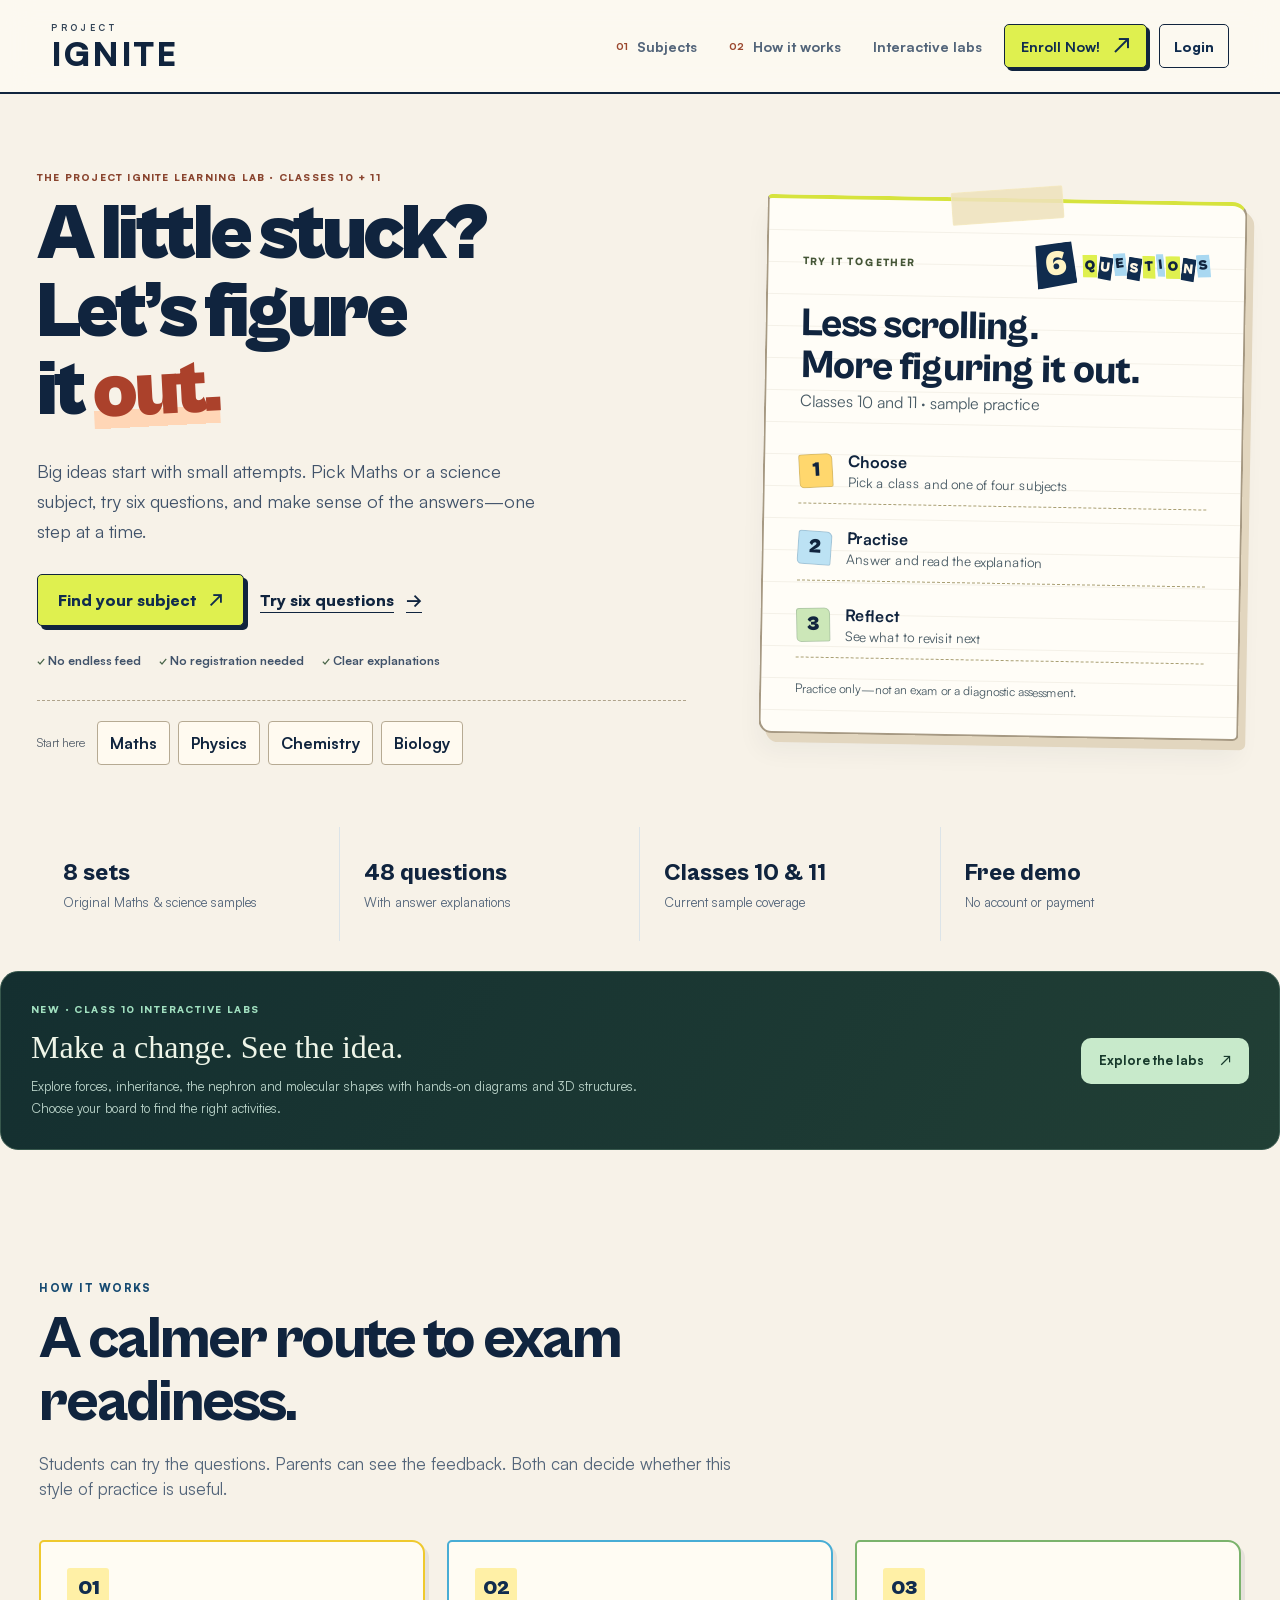
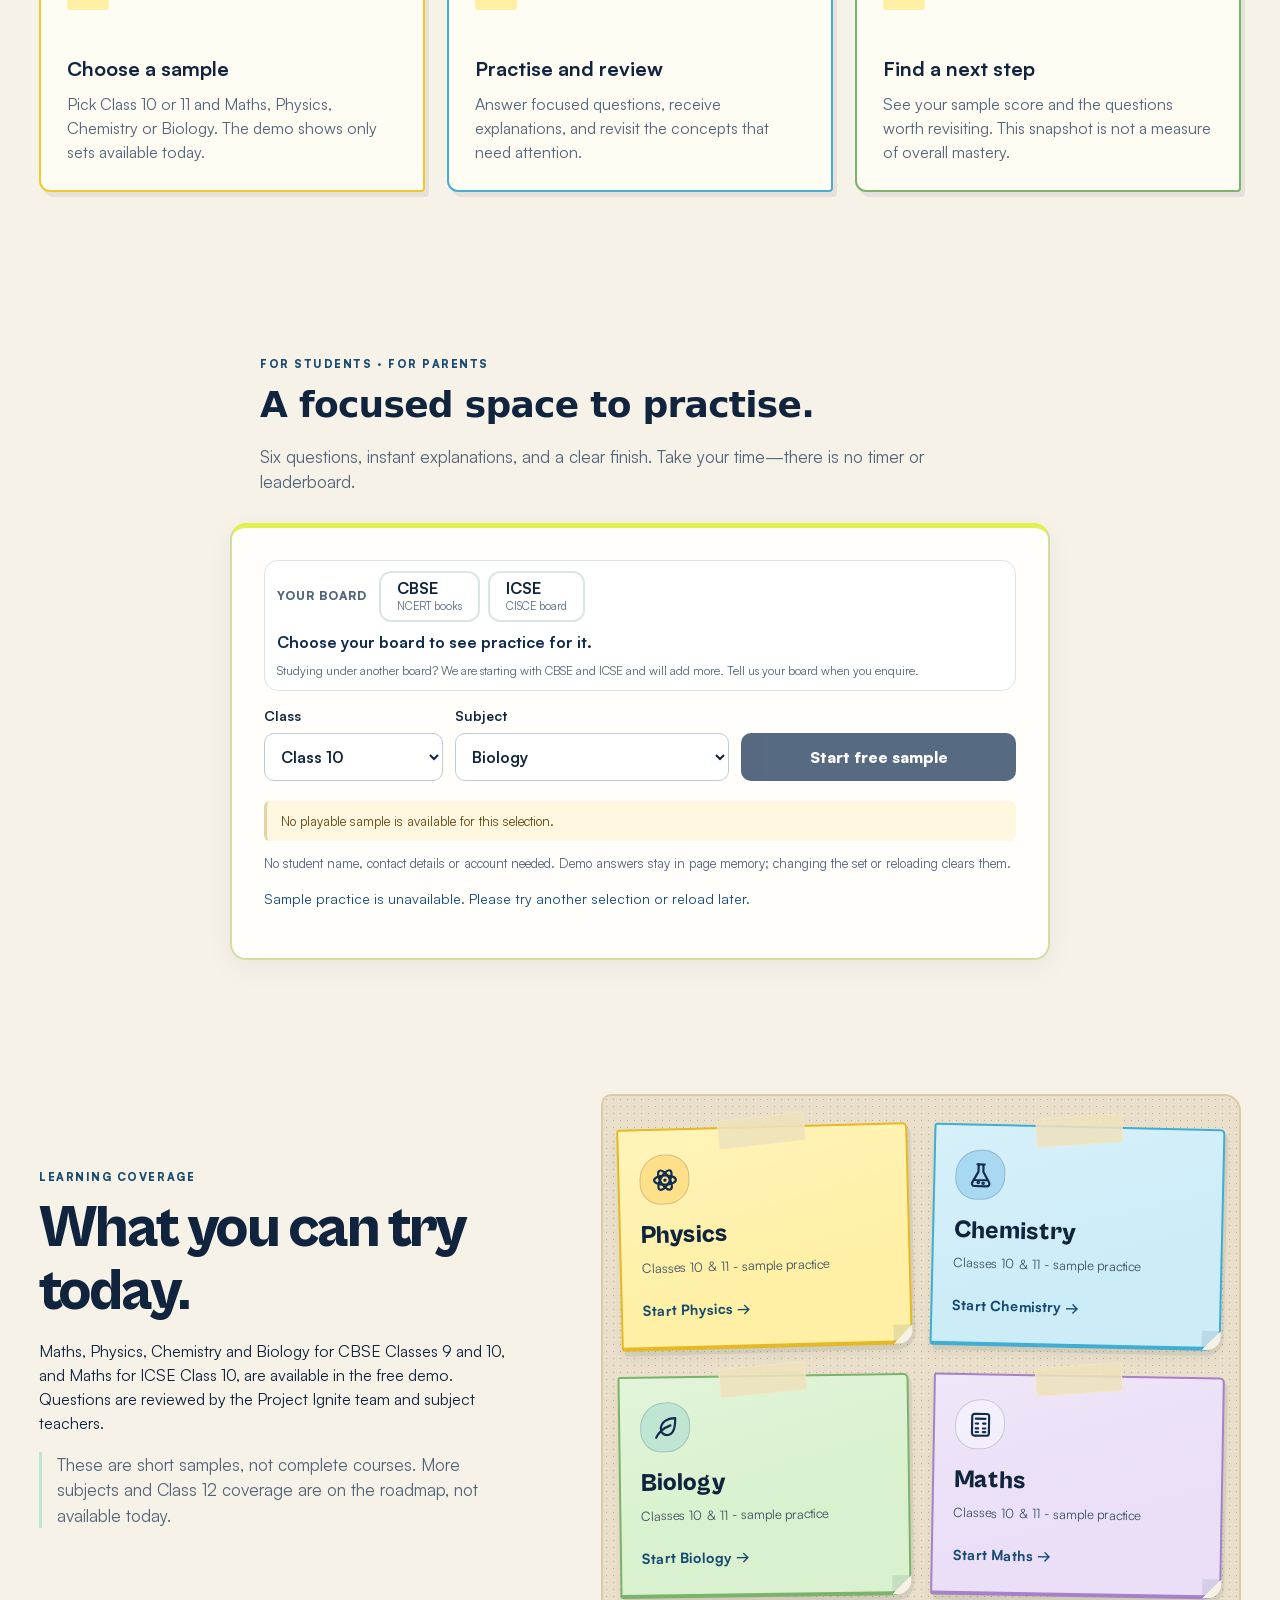
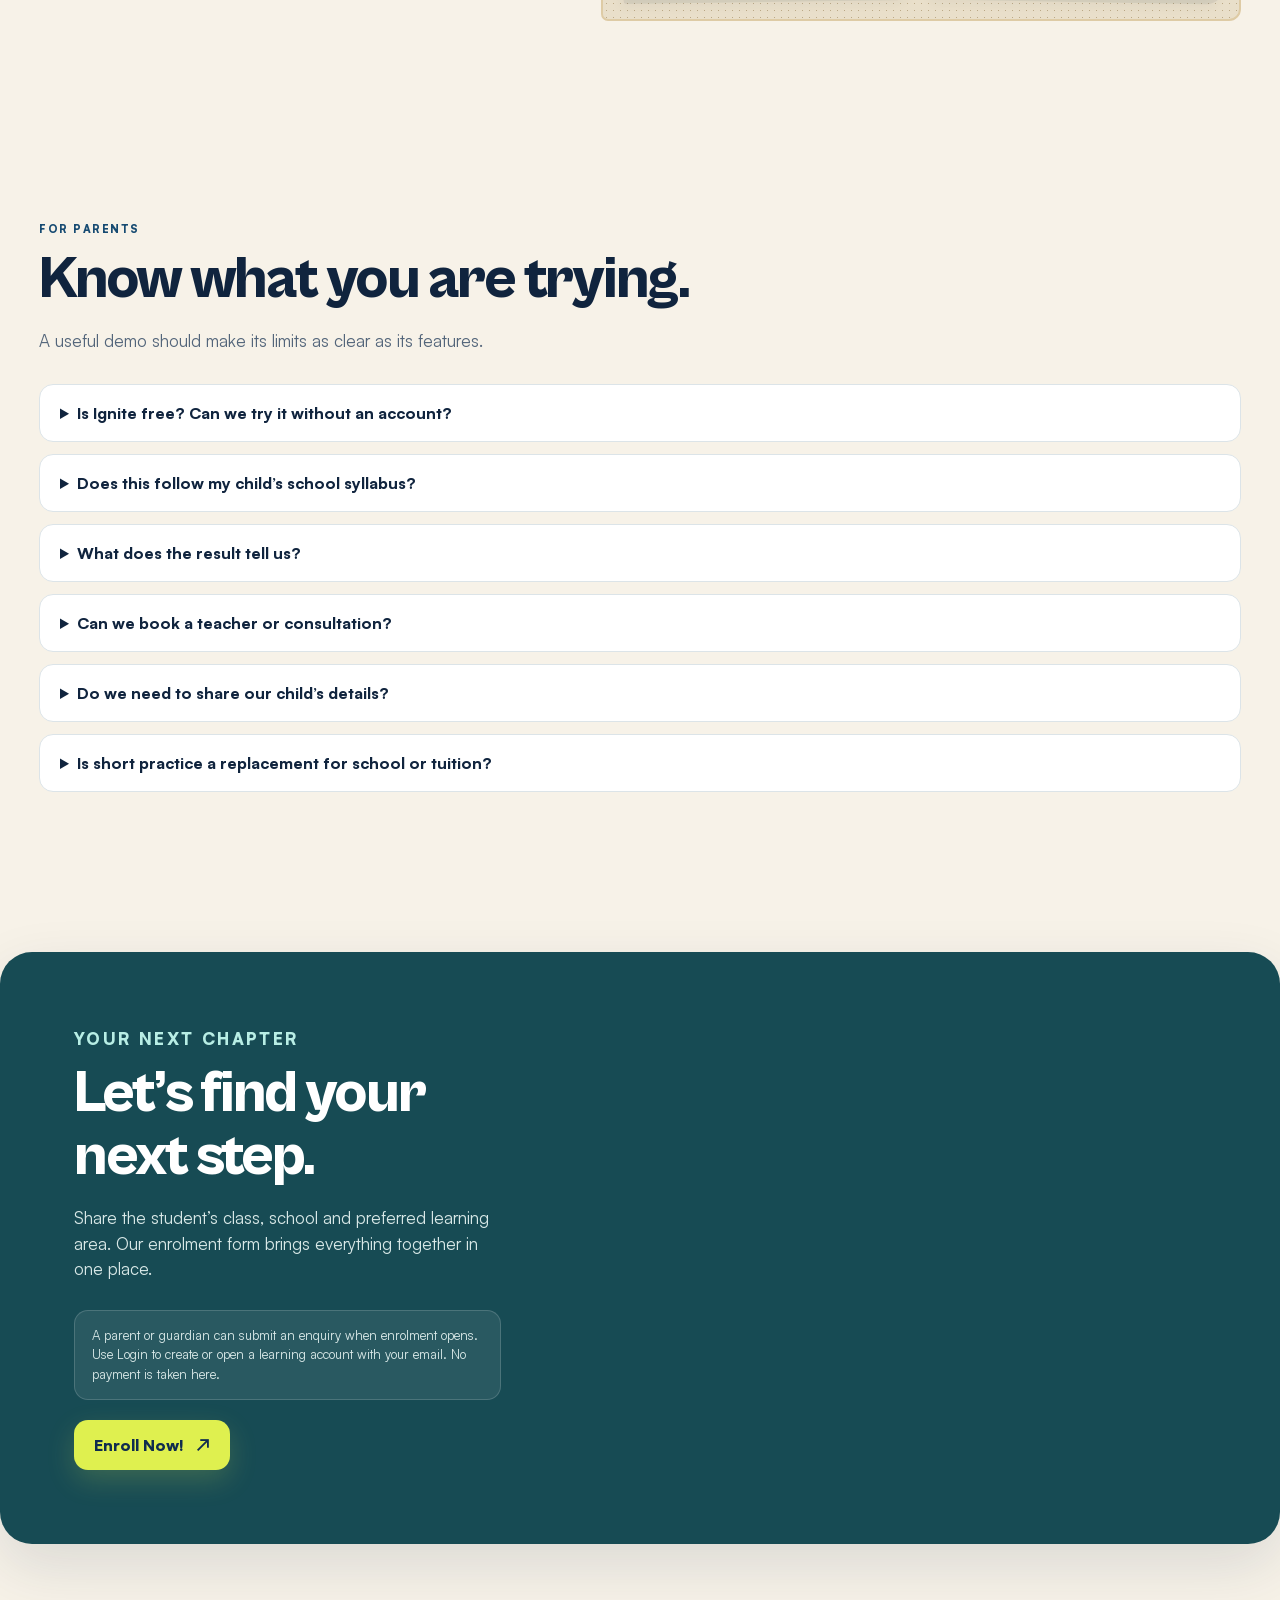
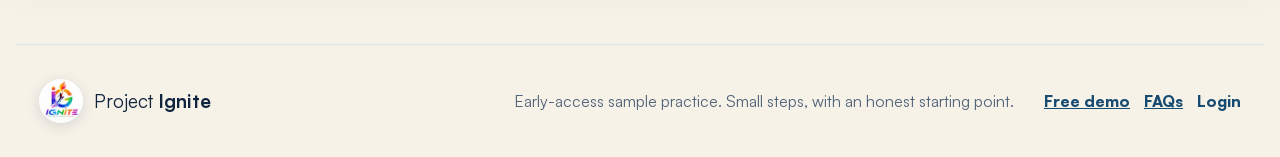
==== index.html @ 3a3055c1 "Remove AI and pending-review wording from learner-facing pages Questions are labelled "Reviewed by t" ====
<!doctype html>
<html lang="en">
  <head>
    <meta charset="utf-8" />
    <meta name="viewport" content="width=device-width, initial-scale=1, viewport-fit=cover" />
    <meta name="theme-color" content="#102c4e" />
    <meta name="description" content="Try Project Ignite's free practice in Maths, Physics, Chemistry and Biology for CBSE Classes 9 and 10 and ICSE Class 10 Maths. Reviewed questions with explanations. No registration needed." />
    <title>Project Ignite | Small steps. Stronger foundations.</title>
    <link rel="icon" href="./assets/ignite-logo-192.png" type="image/png" />
    <link rel="apple-touch-icon" href="./assets/ignite-logo-192.png" />
    <link rel="stylesheet" href="./landing.css" />
    <link rel="stylesheet" href="./demo-recovery.css" />
    <link rel="stylesheet" href="./learning-ui.css?v=trial-20261023" />
    <link rel="preload" href="./assets/fonts/satoshi-variable.woff2" as="font" type="font/woff2" crossorigin />
    <link rel="preload" href="./assets/fonts/cabinet-grotesk-variable.woff2" as="font" type="font/woff2" crossorigin />
    <link rel="stylesheet" href="./notice-board.css" />
    <link rel="stylesheet" href="./enrollment.css" />
    <link rel="stylesheet" href="./account.css" />
    <link rel="stylesheet" href="./board.css" />
    <link rel="stylesheet" href="./labs.css" />
  </head>
  <body data-admissions="preview">
    <a class="skip-link" href="#main-content">Skip to main content</a>

    <header class="landing-header">
      <a class="landing-brand" href="#top" aria-label="Project Ignite home">
        <span class="wordmark-project">PROJECT</span><strong class="wordmark-ignite">IGNITE</strong>
      </a>
      <nav class="landing-nav" aria-label="Landing page navigation">
        <a href="#coverage"><span class="nav-index" aria-hidden="true">01</span>Subjects</a>
        <a href="#how-it-works"><span class="nav-index" aria-hidden="true">02</span>How it works</a>
        <a class="studios-nav-link" href="./labs.html">Interactive labs</a>
        <span class="admissions-open"><i aria-hidden="true"></i>Early-access demo</span>
        <a class="nav-cta" id="enrollNav" href="#enroll" data-open-enroll>Enroll Now! <span aria-hidden="true">↗</span></a>
        <button class="nav-record open-enrollment" id="viewEnrollmentNav" type="button" hidden>View enrollment</button>
        <button class="nav-login open-login" type="button">Login</button>
      </nav>
    </header>

    <main id="main-content">
      <section class="landing-hero" id="top" aria-labelledby="landingTitle">
        <div class="hero-copy">
          <p class="eyebrow">THE PROJECT IGNITE LEARNING LAB · CLASSES 10 + 11</p>
          <h1 id="landingTitle">A little stuck?<br />Let’s figure<br />it <em>out.</em></h1>
          <p class="hero-lead">Big ideas start with small attempts. Pick Maths or a science subject, try six questions, and make sense of the answers—one step at a time.</p>
          <div class="hero-actions">
            <a class="primary-link" href="#coverage">Find your subject <span aria-hidden="true">↗</span></a>
            <a class="secondary-link" href="#free-demo">Try six questions <span aria-hidden="true">→</span></a>
          </div>
          <ul class="trust-list" aria-label="Project Ignite benefits">
            <li><span aria-hidden="true">✓</span> No endless feed</li>
            <li><span aria-hidden="true">✓</span> No registration needed</li>
            <li><span aria-hidden="true">✓</span> Clear explanations</li>
          </ul>
          <div class="hero-subjects" aria-label="Start a subject sample for the selected class">
            <span>Start here</span>
            <button id="heroMathematics" type="button" aria-pressed="false">Maths</button>
            <button id="heroPhysics" type="button" aria-pressed="false">Physics</button>
            <button id="heroChemistry" type="button" aria-pressed="false">Chemistry</button>
            <button id="heroBiology" type="button" aria-pressed="false">Biology</button>
          </div>
        </div>

        <div class="hero-preview" aria-label="Preview of the free sample practice experience">
          <div class="preview-top"><span>TRY IT TOGETHER</span><strong class="cutout-badge" aria-label="6 questions"><span class="cutout-number" aria-hidden="true">6</span><span class="cutout-word" aria-hidden="true"><i>Q</i><i>U</i><i>E</i><i>S</i><i>T</i><i>I</i><i>O</i><i>N</i><i>S</i></span></strong></div>
          <h2>Less scrolling.<br />More figuring it out.</h2>
          <p>Classes 10 and 11 · sample practice</p>
          <ol>
            <li><span>1</span><div><strong>Choose</strong><small>Pick a class and one of four subjects</small></div></li>
            <li><span>2</span><div><strong>Practise</strong><small>Answer and read the explanation</small></div></li>
            <li><span>3</span><div><strong>Reflect</strong><small>See what to revisit next</small></div></li>
          </ol>
          <small>Practice only—not an exam or a diagnostic assessment.</small>
        </div>
      </section>

      <section class="proof-strip" aria-label="Platform coverage">
        <article><strong>8 sets</strong><span>Original Maths &amp; science samples</span></article>
        <article><strong>48 questions</strong><span>With answer explanations</span></article>
        <article><strong>Classes 10 &amp; 11</strong><span>Current sample coverage</span></article>
        <article><strong>Free demo</strong><span>No account or payment</span></article>
      </section>

      <section class="studio-feature studio-feature--landing" aria-labelledby="landingStudiosTitle">
        <div><p class="eyebrow">NEW · CLASS 10 INTERACTIVE LABS</p><h2 id="landingStudiosTitle">Make a change. See the idea.</h2><p>Explore forces, inheritance, the nephron and molecular shapes with hands-on diagrams and 3D structures. Choose your board to find the right activities.</p></div>
        <a href="./labs.html">Explore the labs <span aria-hidden="true">↗</span></a>
      </section>

      <section class="landing-section" id="how-it-works" aria-labelledby="howTitle">
        <div class="section-heading">
          <p class="eyebrow">HOW IT WORKS</p>
          <h2 id="howTitle">A calmer route to exam readiness.</h2>
          <p>Students can try the questions. Parents can see the feedback. Both can decide whether this style of practice is useful.</p>
        </div>
        <div class="step-grid">
          <article><span class="step-number">01</span><h3>Choose a sample</h3><p>Pick Class 10 or 11 and Maths, Physics, Chemistry or Biology. The demo shows only sets available today.</p></article>
          <article><span class="step-number">02</span><h3>Practise and review</h3><p>Answer focused questions, receive explanations, and revisit the concepts that need attention.</p></article>
          <article><span class="step-number">03</span><h3>Find a next step</h3><p>See your sample score and the questions worth revisiting. This snapshot is not a measure of overall mastery.</p></article>
        </div>
      </section>

      <section class="landing-section demo-section" id="free-demo" aria-labelledby="demoTitle">
        <div class="section-heading">
          <p class="eyebrow">FOR STUDENTS · FOR PARENTS</p>
          <h2 id="demoTitle">A focused space to practise.</h2>
          <p>Six questions, instant explanations, and a clear finish. Take your time—there is no timer or leaderboard.</p>
        </div>
        <div class="demo-panel">
          <p class="demo-notice" id="demoPreviewNotice" hidden>Example preview: worksheet answers have been prefilled to show the recovery game. These are demonstration results.</p>
          <div id="boardBar"></div>
          <div class="demo-controls">
            <label>Class<select id="demoClass"><option value="9">Class 9</option><option value="10" selected>Class 10</option><option value="11">Class 11</option></select></label>
            <label>Subject<select id="demoSubject"><option value="Biology">Biology</option><option value="Chemistry">Chemistry</option><option value="Physics">Physics</option><option value="Mathematics">Maths</option></select></label>
            <button class="admit-button" id="demoStart" type="button" disabled>Start free sample</button>
          </div>
          <p class="demo-notice" id="demoNotice">Choose your board, class and subject, then start a free sample. This is short practice, not an exam-ready paper.</p>
          <p class="demo-privacy">No student name, contact details or account needed. Demo answers stay in page memory; changing the set or reloading clears them.</p>
          <p id="demoStatus" class="demo-status" role="status" aria-live="polite">Loading sample practice…</p>
          <noscript><p>Enable JavaScript to try the interactive demo. You can still read the coverage and early-access information below.</p></noscript>
          <div id="demoSession" hidden>
            <div class="demo-question-meta"><strong id="demoSetTitle"></strong><span id="demoStep"></span></div>
            <progress id="demoProgress" value="0" max="6" aria-label="Questions answered"></progress>
            <fieldset class="demo-question"><legend id="demoQuestionText" tabindex="-1"></legend><div class="demo-options" id="demoOptions"></div></fieldset>
            <p class="demo-feedback" id="demoFeedback" role="status" aria-live="polite"></p>
            <button class="admit-button" id="demoNext" type="button" disabled>Next question</button>
          </div>
          <section class="demo-result" id="demoResult" aria-labelledby="demoResultTitle" hidden>
            <p class="eyebrow">YOUR PRACTICE SNAPSHOT</p>
            <h3 id="demoResultTitle" tabindex="-1">Sample complete.</h3>
            <p id="demoScore"></p>
            <p id="demoRecommendation"></p>
            <section class="demo-game-hub" id="demoRecoveryHub" aria-label="Recovery missions for your mistakes" hidden></section>
            <ul class="demo-review-list" id="demoMistakes"></ul>
            <p class="demo-privacy">This reflects only these six questions and the supplied sample answer key. Where an answer has a learning tag, a recovery mission can offer focused practice. A single wrong answer does not prove its cause or establish mastery. Results are not sent to an owner dashboard.</p>
            <button class="admit-button" id="demoRestart" type="button">Try this sample again</button>
            <button class="learning-button" id="demoFinish" type="button">Finish for now</button>
            <div class="enroll-result"><a class="enroll-trigger" href="#enroll" data-open-enroll>Enroll Now! <span aria-hidden="true">↗</span></a></div>
          </section>
        </div>
      </section>

      <section class="landing-section coverage-section" id="coverage" aria-labelledby="coverageTitle">
        <div class="coverage-copy">
          <p class="eyebrow">LEARNING COVERAGE</p>
          <h2 id="coverageTitle">What you can try today.</h2>
          <p>Maths, Physics, Chemistry and Biology for CBSE Classes 9 and 10, and Maths for ICSE Class 10, are available in the free demo. Questions are reviewed by the Project Ignite team and subject teachers.</p>
          <p class="coverage-boundary">These are short samples, not complete courses. More subjects and Class 12 coverage are on the roadmap, not available today.</p>
        </div>
        <div class="coverage-grid">
          <button class="coverage-subject" id="choosePhysics" data-subject="Physics" type="button" aria-pressed="false"><span class="subject-symbol" aria-hidden="true"><svg viewBox="0 0 24 24" focusable="false"><ellipse cx="12" cy="12" rx="9" ry="3.8"/><ellipse cx="12" cy="12" rx="9" ry="3.8" transform="rotate(60 12 12)"/><ellipse cx="12" cy="12" rx="9" ry="3.8" transform="rotate(120 12 12)"/><circle cx="12" cy="12" r="1.4" fill="currentColor" stroke="none"/></svg></span><strong>Physics</strong><small>Classes 10 &amp; 11 - sample practice</small><span class="subject-action">Open sample &#8594;</span></button>
          <button class="coverage-subject" id="chooseChemistry" data-subject="Chemistry" type="button" aria-pressed="false"><span class="subject-symbol" aria-hidden="true"><svg viewBox="0 0 24 24" focusable="false"><path d="M9 3h6M10 3v6l-5 9a2 2 0 0 0 1.7 3h10.6a2 2 0 0 0 1.7-3l-5-9V3M7.5 16h9"/><circle cx="10" cy="18" r=".6"/><circle cx="14" cy="18.5" r=".6"/></svg></span><strong>Chemistry</strong><small>Classes 10 &amp; 11 - sample practice</small><span class="subject-action">Open sample &#8594;</span></button>
          <button class="coverage-subject" id="chooseBiology" data-subject="Biology" type="button" aria-pressed="false"><span class="subject-symbol" aria-hidden="true"><svg viewBox="0 0 24 24" focusable="false"><path d="M20 4c-7 0-12 3.5-12 9a5 5 0 0 0 5 5c5.5 0 7-7 7-14Z"/><path d="M4 20c2.5-5 6.5-8 12-10"/></svg></span><strong>Biology</strong><small>Classes 10 &amp; 11 - sample practice</small><span class="subject-action">Open sample &#8594;</span></button>
          <button class="coverage-subject" id="chooseMathematics" data-subject="Mathematics" type="button" aria-pressed="false"><span class="subject-symbol" aria-hidden="true"><svg viewBox="0 0 24 24" focusable="false"><rect x="5" y="3" width="14" height="18" rx="2"/><path d="M8 7h8M8 11h2m4 0h2M8 15h2m4 0h2M8 18h2m4 0h2"/></svg></span><strong>Maths</strong><small>Classes 10 &amp; 11 - sample practice</small><span class="subject-action">Start Maths &#8594;</span></button>
        </div>
      </section>

      <section class="landing-section faq-section" id="questions" aria-labelledby="questionsTitle">
        <div class="section-heading">
          <p class="eyebrow">FOR PARENTS</p>
          <h2 id="questionsTitle">Know what you are trying.</h2>
          <p>A useful demo should make its limits as clear as its features.</p>
        </div>
        <div class="faq-list">
          <details><summary>Is Ignite free? Can we try it without an account?</summary><p>This public sample demo is free and needs no registration or payment details. Paid plans, prices and cancellation terms have not been finalized; no paid subscription is offered here.</p></details>
          <details><summary>Does this follow my child’s school syllabus?</summary><p>Practice is organised by board. Today it covers Maths, Physics, Chemistry and Biology for CBSE Classes 9 and 10, and Maths for ICSE Class 10. The questions are reviewed by the Project Ignite team and subject teachers. These are short practice sets, not complete syllabus coverage or exam-ready papers.</p></details>
          <details><summary>What does the result tell us?</summary><p>It shows answers marked correct against the supplied key in this small sample and lists questions to revisit. It is not an academic diagnosis or a mastery measure. A future reviewed assessment and progress history will need their own validation.</p></details>
          <details><summary>Can we book a teacher or consultation?</summary><p>Not yet. Teacher-assisted learning is planned, but verified mentor profiles, availability, fees and safeguarding arrangements are not published. Booking and payment are unavailable in this demo. The classroom illustration in the prototype is not a real teacher profile.</p></details>
          <details><summary>Do we need to share our child’s details?</summary><p>The free quiz needs no name or contact information. Enrolment enquiries are a separate, optional step for a parent or guardian. The form explains whether submissions are open before you send anything.</p></details>
          <details><summary>Is short practice a replacement for school or tuition?</summary><p>This is a supplementary practice experience, not a replacement for teaching or a guarantee of better marks. Try it alongside the learning support your child already receives and judge whether the explanations are useful.</p></details>
        </div>
      </section>

      <section class="admission-section" id="admission" aria-labelledby="admissionTitle">
        <div class="admission-intro">
          <p class="eyebrow">YOUR NEXT CHAPTER</p>
          <h2 id="admissionTitle">Let’s find your next step.</h2>
          <p>Share the student’s class, school and preferred learning area. Our enrolment form brings everything together in one place.</p>
          <div class="privacy-note" id="admissionPrivacy">A parent or guardian can submit an enquiry when enrolment opens. Use Login to create or open a learning account with your email. No payment is taken here.</div>
          <a class="primary-link" href="#enroll" data-open-enroll>Enroll Now! <span aria-hidden="true">↗</span></a>
        </div>

        <section class="guardian-gate" id="guardianGate" aria-labelledby="guardianGateTitle" hidden>
          <p class="eyebrow">VERIFIED ADULT ACCESS</p>
          <h3 id="guardianGateTitle">Start with the parent or guardian.</h3>
          <p>Existing guardian users can sign in to the cloud preview. New student admissions are paused; signing in does not approve a student place.</p>
          <div class="github-auth-panel">
            <button class="github-auth-button" id="guardianGithubSignin" type="button">
              <svg viewBox="0 0 24 24" aria-hidden="true"><path fill="currentColor" d="M12 .7a11.5 11.5 0 0 0-3.64 22.4c.58.1.79-.25.79-.56v-2.24c-3.22.7-3.9-1.37-3.9-1.37-.53-1.34-1.29-1.7-1.29-1.7-1.05-.72.08-.7.08-.7 1.16.08 1.78 1.2 1.78 1.2 1.04 1.77 2.72 1.26 3.38.96.1-.75.4-1.26.74-1.55-2.57-.29-5.27-1.29-5.27-5.73 0-1.27.45-2.3 1.2-3.11-.12-.3-.52-1.47.11-3.07 0 0 .98-.31 3.17 1.19a11 11 0 0 1 5.77 0c2.2-1.5 3.17-1.19 3.17-1.19.64 1.6.24 2.77.12 3.07.74.81 1.19 1.84 1.19 3.11 0 4.45-2.71 5.43-5.29 5.72.42.36.79 1.07.79 2.16v3.2c0 .31.21.67.8.56A11.5 11.5 0 0 0 12 .7Z"/></svg>
              Continue with GitHub
            </button>
            <p class="form-status" id="guardianGithubStatus" role="status" aria-live="polite"></p>
            <div class="auth-divider"><span>or use email and password</span></div>
          </div>
          <div class="guardian-auth-grid">
            <form id="guardianSignupForm" novalidate>
              <h4>Create guardian account</h4>
              <label>Email<input id="guardianSignupEmail" type="email" maxlength="120" autocomplete="email" required /></label>
              <label>Password<input id="guardianSignupPassword" type="password" minlength="8" maxlength="72" autocomplete="new-password" required /></label>
              <label>Confirm password<input id="guardianSignupConfirm" type="password" minlength="8" maxlength="72" autocomplete="new-password" required /></label>
              <button class="admit-button" type="submit">Create account</button>
              <p class="form-status" id="guardianSignupStatus" role="status" aria-live="polite"></p>
            </form>
            <form id="guardianSigninForm" novalidate>
              <h4>Guardian sign in</h4>
              <label>Email<input id="guardianSigninEmail" type="email" maxlength="120" autocomplete="username" required /></label>
              <label>Password<input id="guardianSigninPassword" type="password" minlength="8" maxlength="72" autocomplete="current-password" required /></label>
              <button class="admit-button" type="submit">Sign in securely</button>
              <p class="form-status" id="guardianSigninStatus" role="status" aria-live="polite"></p>
            </form>
          </div>
        </section>

        <div class="guardian-session" id="guardianSession" hidden>
          <span>Verified guardian: <strong id="guardianSessionEmail"></strong></span>
          <button id="guardianSignout" type="button">Sign out</button>
        </div>

        <form class="admission-form" id="admissionForm" hidden novalidate>
          <div class="form-heading"><span>Student admission</span><small>Required fields are marked *</small></div>
          <div class="quick-paste">
            <div><strong>Quick Paste</strong><small>Paste labeled admission details and fill the form automatically.</small></div>
            <textarea id="admissionPaste" rows="6" placeholder="Student: Aarav Sharma&#10;Class: 8&#10;Guardian: Priya Sharma&#10;Email: priya@example.com&#10;Phone: 9876543210&#10;Login: aarav8"></textarea>
            <div class="paste-actions">
              <button id="pasteFromClipboard" type="button">Paste from clipboard</button>
              <button id="fillFromPaste" type="button">Fill enrollment form</button>
            </div>
            <p id="pasteStatus" role="status" aria-live="polite"></p>
          </div>
          <label>Student’s full name *<input id="studentName" name="studentName" type="text" minlength="2" maxlength="80" autocomplete="name" required /></label>
          <label>Class *
            <select id="studentClass" name="studentClass" required>
              <option value="">Select class</option>
              <option value="1">Class 1</option><option value="2">Class 2</option><option value="3">Class 3</option><option value="4">Class 4</option>
              <option value="5">Class 5</option><option value="6">Class 6</option><option value="7">Class 7</option><option value="8">Class 8</option>
              <option value="9">Class 9</option><option value="10">Class 10</option><option value="11">Class 11</option><option value="12">Class 12</option>
            </select>
          </label>
          <label>Parent or guardian name *<input id="guardianName" name="guardianName" type="text" minlength="2" maxlength="80" autocomplete="name" required /></label>
          <label>Parent or guardian email *<input id="guardianEmail" name="guardianEmail" type="email" maxlength="120" autocomplete="email" required /></label>
          <label>Contact number<input id="guardianPhone" name="guardianPhone" type="tel" maxlength="20" inputmode="tel" autocomplete="tel" placeholder="Optional for this pilot" /></label>
          <label data-local-admission>Student login ID *<input id="studentLogin" name="studentLogin" type="text" minlength="4" maxlength="24" pattern="[A-Za-z0-9._\-]{4,24}" autocomplete="username" autocapitalize="none" spellcheck="false" required /><small class="field-hint">Use 4–24 letters, numbers, dots, underscores, or hyphens.</small></label>
          <label data-local-admission>Create a 4–6 digit PIN *<input id="studentPin" name="studentPin" type="password" minlength="4" maxlength="6" pattern="[0-9]{4,6}" inputmode="numeric" autocomplete="new-password" required /></label>
          <label data-local-admission>Confirm PIN *<input id="confirmPin" name="confirmPin" type="password" minlength="4" maxlength="6" pattern="[0-9]{4,6}" inputmode="numeric" autocomplete="new-password" required /></label>
          <label class="check-label"><input id="guardianConsent" name="guardianConsent" type="checkbox" required /><span>I confirm that I am the student’s parent or legal guardian and consent to creating this pilot learning profile. *</span></label>
          <button class="admit-button" type="submit" disabled>New admissions paused</button>
          <p class="form-status" id="admissionStatus" role="status" aria-live="polite"></p>
        </form>

        <div class="admitted-card" id="admittedCard" tabindex="-1" hidden>
          <span class="success-mark" aria-hidden="true">✓</span>
          <p class="eyebrow">ADMISSION COMPLETE</p>
          <h3 id="admittedName">Student admitted</h3>
          <p id="admittedDetails"></p>
          <p class="admission-id">Pilot ID: <strong id="admissionId"></strong></p>
          <p class="admission-id" id="studentLoginSummary">Login ID: <strong id="admittedLogin"></strong></p>
          <button class="primary-link open-login" id="admittedLoginButton" type="button">Log in to dashboard <span aria-hidden="true">→</span></button>
          <button class="record-link open-enrollment" id="admittedRecordButton" type="button">View enrollment record</button>
          <form class="login-setup" id="loginSetupForm" hidden novalidate>
            <h4>Finish login setup</h4>
            <p>This earlier pilot admission needs a student login before the dashboard can open.</p>
            <label>Student login ID<input id="setupLogin" type="text" minlength="4" maxlength="24" pattern="[A-Za-z0-9._\-]{4,24}" autocomplete="username" required /></label>
            <label>New 4–6 digit PIN<input id="setupPin" type="password" minlength="4" maxlength="6" pattern="[0-9]{4,6}" inputmode="numeric" autocomplete="new-password" required /></label>
            <label>Confirm PIN<input id="setupConfirmPin" type="password" minlength="4" maxlength="6" pattern="[0-9]{4,6}" inputmode="numeric" autocomplete="new-password" required /></label>
            <button class="admit-button" type="submit">Save student login</button>
            <p class="form-status" id="setupStatus" role="status"></p>
          </form>
        </div>
      </section>
    </main>

    <dialog class="login-dialog" id="loginDialog" aria-labelledby="loginTitle">
      <form class="login-card" id="loginForm" novalidate>
        <button class="dialog-close" id="closeLogin" type="button" aria-label="Close student login">×</button>
        <p class="eyebrow">STUDENT ACCESS</p>
        <h2 id="loginTitle">Welcome back.</h2>
        <p>Use the login ID and PIN created during enrollment.</p>
        <label>Student login ID<input id="loginId" type="text" maxlength="24" autocomplete="username" autocapitalize="none" spellcheck="false" required /></label>
        <label>PIN<input id="loginPin" type="password" minlength="4" maxlength="6" pattern="[0-9]{4,6}" inputmode="numeric" autocomplete="current-password" required /></label>
        <button class="admit-button" type="submit">Log in <span aria-hidden="true">→</span></button>
        <p class="form-status" id="loginStatus" role="status" aria-live="polite"></p>
        <p class="login-help">New to Ignite? <a href="#enroll" data-open-enroll>Enroll Now!</a> Or <a href="#free-demo" id="loginToEnroll">try the free demo</a>.</p>
      </form>
    </dialog>

    <dialog class="login-dialog enrollment-dialog" id="enrollmentDialog" aria-labelledby="enrollmentRecordTitle">
      <section class="login-card enrollment-card">
        <button class="dialog-close" id="closeEnrollment" type="button" aria-label="Close enrollment record">×</button>
        <p class="eyebrow">LOCAL PILOT RECORD</p>
        <h2 id="enrollmentRecordTitle">Enrolled student</h2>
        <dl class="record-list">
          <div><dt>Student</dt><dd id="recordStudent">—</dd></div>
          <div><dt>Class</dt><dd id="recordClass">—</dd></div>
          <div><dt>Parent/guardian</dt><dd id="recordGuardian">—</dd></div>
          <div><dt>Guardian email</dt><dd id="recordEmail">—</dd></div>
          <div><dt>Contact</dt><dd id="recordPhone">—</dd></div>
          <div><dt>Admission ID</dt><dd id="recordAdmissionId">—</dd></div>
          <div><dt>Student login</dt><dd id="recordLogin">—</dd></div>
          <div><dt>Enrolled</dt><dd id="recordDate">—</dd></div>
        </dl>
        <p class="record-privacy">This record exists only in this browser. The student PIN is never displayed or stored directly.</p>
        <button class="admit-button record-login" id="recordLoginButton" type="button">Continue to student login</button>
      </section>
    </dialog>

    <footer class="landing-footer">
      <a class="landing-brand footer-brand" href="#top"><img src="./assets/ignite-logo.webp" alt="" width="96" height="96" /><span>Project <strong>Ignite</strong></span></a>
      <p>Early-access sample practice. Small steps, with an honest starting point.</p>
      <div class="footer-links"><a href="#free-demo">Free demo</a><a href="#questions">FAQs</a><button class="open-enrollment" id="viewEnrollmentFooter" type="button" hidden>View enrollment</button><button class="open-login" type="button">Login</button></div>
    </footer>

    <script src="./platform-config.js?v=auth-20261022" defer></script>
    <script src="./firebase-session.js" defer></script>
    <script src="./enrollment-config.js" defer></script>
    <script src="./enrollment-validation.js?v=trial-20261023" defer></script>
    <script src="./enrollment.js?v=trial-20261023" defer></script>
    <script src="./firebase-auth.js?v=auth-20261022" defer></script>
    <script src="./account-ui.js" defer></script>
    <script src="./api-client.js" defer></script>
    <script src="./admission.js?v=auth-20261022" defer></script>
    <script src="./data/pilot-worksheets.js" defer></script>
    <script src="./board.js" defer></script>
    <script src="./practice.js" defer></script>
    <script src="./science-text.js" defer></script>
    <script src="./adaptive-engine.js" defer></script>
    <script src="./learning-path.js" defer></script>
    <script src="./activity-view.js" defer></script>
    <script src="./learning-review.js" defer></script>
    <script src="./assessment-engine.js" defer></script>
    <script src="./data/assessment-banks.js" defer></script>
    <script src="./demo-recovery.js" defer></script>
    <script src="./trial-diagrams.js?v=trial-20261023" defer></script>
    <script src="./landing-demo.js?v=trial-20261023" defer></script>
  </body>
</html>
---- landing.css ----
:root {
  color-scheme: light;
  --ink: #10243e;
  --ink-soft: #53657a;
  --navy: #102c4e;
  --navy-2: #174b72;
  --paper: #fbfcf7;
  --line: #dce4e8;
  --lime: #dff04f;
  --lime-dark: #566400;
  --blue: #a9d8f1;
  --coral: #ffb59d;
  --mint: #bfe6d3;
  --shadow: 0 22px 60px rgba(16, 44, 78, .12);
}

* { box-sizing: border-box; }
html { scroll-behavior: smooth; -webkit-text-size-adjust: 100%; }
body { margin: 0; overflow-x: clip; color: var(--ink); background: var(--paper); font-family: "Segoe UI", Inter, system-ui, sans-serif; line-height: 1.5; }
img { display: block; max-width: 100%; }
a { color: inherit; }
button, input, select { font: inherit; }
button, a { -webkit-tap-highlight-color: transparent; }
button:focus-visible, a:focus-visible, input:focus-visible, select:focus-visible, summary:focus-visible { outline: 3px solid #ef7e54; outline-offset: 3px; }
[hidden] { display: none !important; }
.skip-link { position: fixed; z-index: 100; left: 12px; top: -80px; padding: 10px 14px; color: white; background: var(--navy); border-radius: 8px; }
.skip-link:focus { top: 12px; }
.eyebrow { margin: 0 0 11px; color: var(--navy-2); font-size: 11px; font-weight: 900; letter-spacing: .14em; }

.landing-header { position: sticky; z-index: 50; top: 0; display: flex; align-items: center; justify-content: space-between; min-height: 76px; padding: 10px max(24px, env(safe-area-inset-right)) 10px max(24px, env(safe-area-inset-left)); background: rgba(251,252,247,.94); border-bottom: 1px solid rgba(16,44,78,.08); backdrop-filter: blur(15px); }
.landing-brand { display: inline-flex; align-items: center; gap: 11px; color: var(--ink); text-decoration: none; font-size: 19px; }
.landing-brand img { width: 52px; height: 52px; object-fit: contain; border-radius: 50%; background: white; box-shadow: 0 3px 14px rgba(16,44,78,.14); }
.landing-nav { display: flex; align-items: center; gap: 8px; }
.landing-nav a { min-height: 44px; display: inline-flex; align-items: center; padding: 0 14px; color: var(--ink-soft); text-decoration: none; border-radius: 12px; font-weight: 750; }
.landing-nav a:hover { color: var(--navy); background: #edf2f2; }
.landing-nav .nav-cta { color: var(--navy); background: var(--lime); }
.admissions-open { display: inline-flex; align-items: center; gap: 7px; margin-right: 3px; color: #2a6d4e; font-size: 12px; font-weight: 850; }
.admissions-open i { width: 8px; height: 8px; background: #2f9d68; border-radius: 50%; box-shadow: 0 0 0 4px #dbf3e8; }
.nav-login { min-height: 44px; padding: 0 14px; color: var(--navy); background: white; border: 1px solid var(--line); border-radius: 12px; cursor: pointer; font-weight: 850; }
.nav-login:hover { border-color: #aebfc7; }
.nav-record { min-height: 44px; padding: 0 14px; color: white; background: var(--navy-2); border: 0; border-radius: 12px; cursor: pointer; font-weight: 850; }
.landing-nav .owner-link { color: var(--navy-2); border: 1px solid var(--line); }

/* Public trial-to-enrolment foundation: actual samples, no account required. */
.demo-section { padding-top: 36px; }
.demo-panel { margin-top: 32px; padding: clamp(20px, 4vw, 42px); background: white; border: 1px solid var(--line); border-radius: 24px; box-shadow: var(--shadow); }
.demo-controls { display: grid; grid-template-columns: 1fr 1fr 1.2fr; align-items: end; gap: 16px; }
.demo-controls label { display: grid; gap: 7px; font-weight: 800; }
.demo-controls select { width: 100%; min-height: 52px; padding: 10px 12px; border: 1px solid #bdcbd7; border-radius: 12px; color: var(--ink); background: white; font-size: 16px; }
.demo-controls .admit-button { min-height: 52px; }
.demo-notice { padding: 14px 16px; color: #674812; background: #fff7df; border: 1px solid #e6d3a5; border-radius: 12px; }
.demo-privacy { color: var(--ink-soft); font-size: 13px; }
.demo-status { min-height: 24px; color: var(--navy-2); font-size: 14px; }
.demo-question-meta { display: flex; justify-content: space-between; flex-wrap: wrap; gap: 10px; padding-top: 14px; border-top: 1px solid var(--line); font-size: 14px; }
.demo-question-meta span { color: var(--ink-soft); }
.demo-panel progress { display: block; width: 100%; height: 10px; margin: 18px 0 24px; accent-color: #2a6d4e; }
.demo-question { min-inline-size: 0; margin: 0; padding: 0; border: 0; }
.demo-question legend { width: 100%; padding: 0; font-size: clamp(19px, 3vw, 25px); font-weight: 750; overflow-wrap: anywhere; }
.demo-options { display: grid; grid-template-columns: 1fr 1fr; gap: 12px; margin-top: 22px; }
.demo-option { min-height: 56px; padding: 14px 18px; text-align: left; color: var(--navy); background: #f8fafb; border: 1px solid #bdcbd7; border-radius: 12px; cursor: pointer; overflow-wrap: anywhere; }
.demo-option:hover:not(:disabled) { border-color: #174b72; background: #edf5f9; }
.demo-option:disabled { cursor: default; opacity: 1; }
.demo-option.correct { color: #185031; border-color: #2a6d4e; background: #e5f4e9; }
.demo-option.incorrect { color: #82291e; border-color: #bc5746; background: #fff0eb; }
.demo-option[aria-pressed="true"] { box-shadow: inset 0 0 0 1px currentColor; }
.demo-feedback { min-height: 64px; color: var(--ink); line-height: 1.6; }
.demo-result { margin-top: 24px; padding-top: 24px; border-top: 1px solid var(--line); }
.demo-result h3 { margin: 0 0 10px; font-family: Georgia, serif; font-size: 32px; }
#demoScore { font-size: 21px; font-weight: 850; }
.demo-review-list { padding-left: 22px; overflow-wrap: anywhere; }
.demo-review-list li { margin-bottom: 18px; }
.demo-review-list p { margin: 6px 0 0; color: var(--ink-soft); }
.coverage-boundary { padding-left: 15px; border-left: 3px solid #bfe6d3; color: var(--ink-soft); font-size: 15px; }
.faq-section { padding-top: 30px; }
.faq-list { display: grid; gap: 12px; margin-top: 30px; }
.faq-list details { padding: 0 20px; background: white; border: 1px solid var(--line); border-radius: 14px; }
.faq-list summary { min-height: 56px; padding: 16px 0; cursor: pointer; font-weight: 800; }
.faq-list p { margin: 0 0 20px; color: var(--ink-soft); max-width: 850px; }
.admission-intro > .primary-link { margin-top: 20px; }
body[data-admissions="preview"] .guardian-auth-grid { grid-template-columns: 1fr; }

main { min-width: 0; }
.landing-hero { position: relative; isolation: isolate; display: grid; grid-template-columns: minmax(0, 1.12fr) minmax(360px, .88fr); gap: clamp(34px, 6vw, 90px); align-items: center; max-width: 1460px; min-height: 680px; margin: 0 auto; padding: clamp(70px, 9vw, 130px) clamp(24px, 6vw, 90px); overflow: hidden; }
.landing-hero::before { content: ""; position: absolute; z-index: -2; inset: 34px clamp(12px, 2vw, 34px); border-radius: 34px; background: var(--navy); box-shadow: var(--shadow); }
.landing-hero::after { content: ""; position: absolute; z-index: -1; width: 410px; height: 410px; right: -150px; top: -120px; border: 62px solid rgba(223,240,79,.12); border-radius: 50%; }
.hero-copy { color: white; }
.hero-copy .eyebrow { color: var(--lime); }
.hero-copy h1 { max-width: 760px; margin: 0; font-family: Georgia, serif; font-size: clamp(45px, 6.6vw, 83px); font-weight: 600; letter-spacing: -.045em; line-height: .99; }
.hero-lead { max-width: 720px; margin: 26px 0; color: #d9e4ed; font-size: clamp(17px, 1.7vw, 20px); }
.hero-actions { display: flex; align-items: center; flex-wrap: wrap; gap: 12px; }
.primary-link, .secondary-link { min-height: 50px; display: inline-flex; align-items: center; justify-content: center; gap: 12px; padding: 0 20px; border-radius: 14px; text-decoration: none; font-weight: 900; }
.primary-link { color: var(--navy); background: var(--lime); box-shadow: 0 10px 28px rgba(223,240,79,.18); }
.secondary-link { color: white; background: transparent; border: 1px solid rgba(255,255,255,.32); cursor: pointer; }
.primary-link:hover, .secondary-link:hover { transform: translateY(-1px); }
.trust-list { display: flex; flex-wrap: wrap; gap: 10px 20px; margin: 26px 0 0; padding: 0; list-style: none; color: #d9e4ed; font-size: 13px; font-weight: 700; }
.trust-list span { color: var(--lime); }

.hero-preview { position: relative; padding: clamp(24px, 3vw, 34px); color: var(--ink); background: #f9fbf1; border: 1px solid rgba(255,255,255,.65); border-radius: 28px; box-shadow: 0 28px 60px rgba(4,17,32,.28); transform: rotate(1.2deg); }
.preview-top { display: flex; align-items: center; justify-content: space-between; color: #55664f; font-size: 11px; font-weight: 900; letter-spacing: .11em; text-transform: uppercase; }
.preview-top strong { padding: 6px 9px; color: var(--navy); background: var(--lime); border-radius: 999px; }
.hero-preview h2 { margin: 19px 0 2px; font-family: Georgia, serif; font-size: clamp(28px, 3vw, 39px); }
.hero-preview > p { margin: 0; color: var(--ink-soft); }
.hero-preview ol { display: grid; gap: 10px; margin: 26px 0; padding: 0; list-style: none; }
.hero-preview li { display: grid; grid-template-columns: 36px 1fr auto; gap: 11px; align-items: center; padding: 11px 0; border-bottom: 1px solid var(--line); }
.hero-preview li > span { display: grid; place-items: center; width: 34px; height: 34px; border-radius: 11px; background: #e7ebdc; font-weight: 900; }
.hero-preview li div { display: grid; }
.hero-preview li small, .hero-preview > small { color: var(--ink-soft); }
.hero-preview li b { color: var(--ink-soft); font-size: 12px; }
.preview-progress { height: 8px; margin: 0 0 11px; overflow: hidden; background: #dfe6d6; border-radius: 99px; }
.preview-progress span { display: block; width: 34%; height: 100%; background: var(--lime-dark); border-radius: inherit; }

.proof-strip { display: grid; grid-template-columns: repeat(4, 1fr); max-width: 1250px; margin: -10px auto 0; padding: 0 24px; }
.proof-strip article { display: grid; gap: 2px; padding: 28px 24px; border-right: 1px solid var(--line); }
.proof-strip article:last-child { border-right: 0; }
.proof-strip strong { font-family: Georgia, serif; font-size: 24px; }
.proof-strip span { color: var(--ink-soft); font-size: 13px; }

.landing-section { max-width: 1250px; margin: 0 auto; padding: 100px 24px; scroll-margin-top: 90px; }
.section-heading { max-width: 720px; }
.section-heading h2, .coverage-copy h2, .admission-intro h2 { margin: 0; font-family: Georgia, serif; font-size: clamp(38px, 5vw, 60px); font-weight: 600; letter-spacing: -.035em; line-height: 1.05; }
.section-heading > p:last-child, .coverage-copy > p:last-child, .admission-intro > p { color: var(--ink-soft); font-size: 17px; }
.step-grid { display: grid; grid-template-columns: repeat(3, 1fr); gap: 16px; margin-top: 38px; }
.step-grid article { min-height: 240px; padding: 26px; background: white; border: 1px solid var(--line); border-radius: 22px; box-shadow: 0 12px 32px rgba(16,44,78,.05); }
.step-number { display: inline-grid; place-items: center; width: 42px; height: 42px; color: var(--navy); background: var(--lime); border-radius: 13px; font-size: 12px; font-weight: 900; }
.step-grid h3 { margin: 44px 0 8px; font-size: 20px; }
.step-grid p { margin: 0; color: var(--ink-soft); }

.coverage-section { display: grid; grid-template-columns: minmax(0, .85fr) minmax(460px, 1.15fr); gap: clamp(42px, 7vw, 90px); align-items: center; padding-top: 70px; }
.coverage-grid { display: grid; grid-template-columns: repeat(2, 1fr); gap: 14px; }
.coverage-grid article { display: grid; min-height: 165px; align-content: end; padding: 22px; background: white; border: 1px solid var(--line); border-radius: 21px; }
.coverage-grid article:nth-child(1) span { background: var(--lime); }
.coverage-grid article:nth-child(2) span { background: var(--blue); }
.coverage-grid article:nth-child(3) span { background: var(--coral); }
.coverage-grid article:nth-child(4) span { background: #f2c6df; }
.coverage-grid article > span { display: grid; place-items: center; width: 44px; height: 44px; margin-bottom: 22px; border-radius: 13px; font-weight: 900; }
.coverage-grid svg { width: 23px; height: 23px; fill: none; stroke: var(--navy); stroke-width: 1.8; stroke-linecap: round; stroke-linejoin: round; }
.coverage-grid strong { font-size: 17px; }
.coverage-grid small { color: var(--ink-soft); }

.admission-section { display: grid; grid-template-columns: minmax(0, .82fr) minmax(420px, 1.18fr); gap: clamp(38px, 7vw, 90px); align-items: start; max-width: 1300px; margin: 60px auto 100px; padding: clamp(36px, 6vw, 74px); color: white; background: #174b54; border-radius: 32px; box-shadow: var(--shadow); scroll-margin-top: 92px; }
.admission-intro .eyebrow { color: #b8eee5; }
.admission-intro > p { color: #d8e8e7; }
.privacy-note { margin-top: 28px; padding: 15px 17px; color: #d8e8e7; background: rgba(255,255,255,.08); border: 1px solid rgba(255,255,255,.16); border-radius: 14px; font-size: 13px; }
.admission-form, .admitted-card { padding: clamp(24px, 4vw, 38px); color: var(--ink); background: white; border-radius: 24px; box-shadow: 0 24px 50px rgba(3,25,29,.24); }
.form-heading { display: flex; align-items: baseline; justify-content: space-between; gap: 16px; margin-bottom: 24px; }
.form-heading span { font-family: Georgia, serif; font-size: 28px; font-weight: 700; }
.form-heading small { color: var(--ink-soft); }
.admission-form label:not(.check-label) { display: grid; gap: 7px; margin-bottom: 16px; font-size: 13px; font-weight: 850; }
.admission-form input, .admission-form select { width: 100%; min-height: 49px; padding: 10px 12px; color: var(--ink); background: white; border: 1px solid #c8d4da; border-radius: 11px; }
.admission-form input[aria-invalid="true"], .admission-form select[aria-invalid="true"] { border-color: #c2412d; box-shadow: 0 0 0 3px rgba(194,65,45,.12); }
.field-hint { color: var(--ink-soft); font-size: 11px; font-weight: 500; }
.quick-paste { display: grid; gap: 11px; margin: 0 0 24px; padding: 16px; background: #edf2f2; border: 1px solid var(--line); border-radius: 15px; }
.quick-paste > div:first-child { display: grid; }
.quick-paste > div:first-child small { color: var(--ink-soft); }
.quick-paste textarea { width: 100%; min-height: 138px; padding: 11px 12px; resize: vertical; color: var(--ink); background: white; border: 1px solid #c8d4da; border-radius: 11px; font: 14px/1.5 ui-monospace, SFMono-Regular, Consolas, monospace; }
.paste-actions { display: flex; flex-wrap: wrap; gap: 8px; }
.paste-actions button { min-height: 42px; flex: 1 1 160px; padding: 0 12px; color: var(--navy); background: white; border: 1px solid #b9c8cf; border-radius: 10px; cursor: pointer; font-weight: 850; }
.paste-actions button:last-child { background: var(--lime); border-color: var(--lime); }
#pasteStatus { min-height: 20px; margin: 0; color: var(--ink-soft); font-size: 12px; font-weight: 700; }
.check-label { display: grid; grid-template-columns: 22px 1fr; gap: 10px; align-items: start; margin: 22px 0; color: var(--ink-soft); font-size: 13px; }
.check-label input { width: 20px; height: 20px; margin: 1px 0 0; accent-color: var(--navy); }
.admit-button { width: 100%; min-height: 52px; display: flex; align-items: center; justify-content: center; gap: 12px; padding: 0 20px; color: var(--navy); background: var(--lime); border: 0; border-radius: 13px; cursor: pointer; font-weight: 900; }
.admit-button:disabled { cursor: wait; opacity: .7; }
.form-status { min-height: 24px; margin: 12px 0 0; color: #a43425; font-size: 13px; font-weight: 700; }
.admitted-card { text-align: center; }
.success-mark { display: grid; place-items: center; width: 70px; height: 70px; margin: 0 auto 20px; color: var(--navy); background: var(--lime); border-radius: 50%; font-size: 31px; font-weight: 900; }
.admitted-card .eyebrow { color: var(--navy-2); }
.admitted-card h3 { margin: 4px 0 7px; font-family: Georgia, serif; font-size: 34px; }
.admitted-card > p:not(.eyebrow) { color: var(--ink-soft); }
.admission-id { padding: 11px; background: #edf2f2; border-radius: 10px; font-size: 13px; }
.admitted-card .primary-link { margin-top: 12px; border: 0; cursor: pointer; }
.record-link { display: block; margin: 14px auto 0; padding: 7px 4px; color: var(--navy-2); background: transparent; border: 0; cursor: pointer; text-decoration: underline; text-underline-offset: 4px; font-weight: 850; }
.login-setup { display: grid; gap: 13px; margin-top: 22px; padding-top: 22px; text-align: left; border-top: 1px solid var(--line); }
.login-setup h4 { margin: 0; font-family: Georgia, serif; font-size: 24px; }
.login-setup > p { margin: 0; color: var(--ink-soft); font-size: 13px; }
.login-setup label { display: grid; gap: 6px; font-size: 13px; font-weight: 850; }
.login-setup input { min-height: 48px; padding: 10px 12px; border: 1px solid #c8d4da; border-radius: 11px; }

.login-dialog { width: min(520px, calc(100% - 24px)); max-height: calc(100dvh - 24px); padding: 0; overflow: auto; color: var(--ink); background: transparent; border: 0; border-radius: 24px; box-shadow: 0 30px 90px rgba(16,36,62,.34); }
.login-dialog::backdrop { background: rgba(8,23,39,.7); backdrop-filter: blur(5px); }
.login-card { position: relative; padding: 34px; background: white; }
.login-card h2 { margin: 0; font-family: Georgia, serif; font-size: 38px; }
.login-card > p:not(.eyebrow):not(.form-status):not(.login-help) { margin: 6px 0 22px; color: var(--ink-soft); }
.login-card label { display: grid; gap: 7px; margin-bottom: 16px; font-size: 13px; font-weight: 850; }
.login-card input { width: 100%; min-height: 49px; padding: 10px 12px; border: 1px solid #c8d4da; border-radius: 11px; font-size: 16px; }
.dialog-close { position: absolute; right: 16px; top: 14px; display: grid; place-items: center; width: 44px; height: 44px; color: var(--ink); background: #edf2f2; border: 0; border-radius: 50%; cursor: pointer; font-size: 25px; }
.login-help { margin: 12px 0 0; color: var(--ink-soft); text-align: center; font-size: 13px; }
.login-help a { color: var(--navy-2); font-weight: 850; }
.enrollment-card h2 { padding-right: 48px; }
.record-list { display: grid; margin: 24px 0; border-top: 1px solid var(--line); }
.record-list > div { display: grid; grid-template-columns: minmax(120px, .8fr) minmax(0, 1.2fr); gap: 14px; padding: 11px 0; border-bottom: 1px solid var(--line); }
.record-list dt { color: var(--ink-soft); font-size: 12px; font-weight: 800; }
.record-list dd { margin: 0; overflow-wrap: anywhere; font-weight: 750; }
.record-privacy { padding: 12px; color: var(--ink-soft); background: #edf2f2; border-radius: 11px; font-size: 12px; }
.record-login { margin-top: 16px; }

.landing-footer { display: grid; grid-template-columns: 1fr auto auto; gap: 30px; align-items: center; max-width: 1250px; margin: 0 auto; padding: 34px 24px calc(34px + env(safe-area-inset-bottom)); border-top: 1px solid var(--line); color: var(--ink-soft); }
.footer-brand img { width: 44px; height: 44px; }
.landing-footer p { margin: 0; }
.footer-links { display: flex; align-items: center; gap: 14px; }
.footer-links a, .footer-links button { padding: 0; color: var(--navy-2); background: transparent; border: 0; cursor: pointer; font-weight: 850; }

@media (max-width: 980px) {
  .admissions-open { display: none; }
  .landing-hero { grid-template-columns: 1fr; padding-top: 85px; }
  .hero-copy { max-width: 760px; }
  .hero-preview { width: min(100%, 580px); transform: none; }
  .proof-strip { grid-template-columns: repeat(2, 1fr); }
  .proof-strip article:nth-child(2) { border-right: 0; }
  .coverage-section, .admission-section { grid-template-columns: 1fr; }
  .coverage-copy, .admission-intro { max-width: 760px; }
}

@media (max-width: 700px) {
  .landing-header { min-height: 66px; gap: 8px; flex-wrap: wrap; padding: 8px max(14px, env(safe-area-inset-right)) 8px max(14px, env(safe-area-inset-left)); }
  .landing-nav { flex-wrap: wrap; }
  .demo-controls, .demo-options { grid-template-columns: 1fr; }
  .demo-panel { padding: 20px 16px; }
  .footer-links { flex-wrap: wrap; }
  .landing-brand { gap: 8px; font-size: 16px; }
  .landing-brand img { width: 44px; height: 44px; }
  .landing-nav a:not(.nav-cta) { display: none; }
  .landing-nav .nav-cta { min-height: 42px; padding: 0 12px; font-size: 13px; }
  .nav-login { min-height: 42px; padding: 0 12px; font-size: 13px; }
  .nav-record { min-height: 42px; padding: 0 12px; font-size: 13px; }
  .landing-hero { min-height: 0; gap: 38px; padding: 64px max(24px, env(safe-area-inset-right)) 64px max(24px, env(safe-area-inset-left)); }
  .landing-hero::before { inset: 16px 10px; border-radius: 25px; }
  .hero-copy h1 { font-size: clamp(42px, 12vw, 58px); }
  .hero-lead { margin: 20px 0; font-size: 16px; }
  .hero-actions { align-items: stretch; flex-direction: column; }
  .primary-link, .secondary-link { width: 100%; }
  .trust-list { display: grid; }
  .hero-preview { padding: 22px 18px; border-radius: 21px; }
  .hero-preview li { grid-template-columns: 34px 1fr; }
  .hero-preview li b { display: none; }
  .proof-strip { grid-template-columns: 1fr 1fr; padding: 10px 14px 0; }
  .proof-strip article { padding: 20px 12px; }
  .landing-section { padding: 72px 18px; }
  .step-grid, .coverage-grid { grid-template-columns: 1fr; }
  .step-grid article { min-height: 210px; }
  .coverage-section { gap: 32px; }
  .coverage-grid article { min-height: 145px; }
  .admission-section { gap: 30px; margin: 30px 10px 70px; padding: 36px 18px; border-radius: 24px; }
  .admission-form, .admitted-card { padding: 24px 18px; border-radius: 19px; }
  .admission-form input, .admission-form select { font-size: 16px; }
  .form-heading { align-items: flex-start; flex-direction: column; gap: 3px; }
  .landing-footer { grid-template-columns: 1fr; gap: 14px; padding: 28px 18px calc(28px + env(safe-area-inset-bottom)); }
  .login-card { padding: 30px 20px; }
  .login-card h2 { padding-right: 48px; font-size: 34px; }
  .record-list > div { grid-template-columns: 1fr; gap: 2px; }
}

@media (max-width: 380px) {
  .landing-brand > span { font-size: 15px; }
  .landing-nav .nav-cta { padding: 0 9px; font-size: 12px; }
  .nav-login { padding: 0 9px; font-size: 12px; }
  .nav-record { padding: 0 9px; font-size: 12px; }
  .landing-hero { padding-left: 20px; padding-right: 20px; }
  .proof-strip strong { font-size: 21px; }
}

@media (hover: none), (pointer: coarse) {
  a, button { touch-action: manipulation; }
}

@media (prefers-reduced-motion: reduce) {
  html { scroll-behavior: auto; }
  *, *::before, *::after { transition: none !important; }
}
/* Verified guardian identity gate */
.guardian-gate {
  align-self: start;
  padding: clamp(1.25rem, 3vw, 2rem);
  border: 1px solid rgba(16, 44, 78, 0.14);
  border-radius: 24px;
  background: #fff;
  box-shadow: 0 18px 50px rgba(16, 44, 78, 0.1);
}

.guardian-gate h3 { margin: 0.35rem 0 0.6rem; color: #102c4e; font-size: clamp(1.45rem, 3vw, 2rem); }
.guardian-gate > p:not(.eyebrow) { color: #51657a; }
.github-auth-panel { margin-top: 1.25rem; }
.github-auth-button {
  width: 100%;
  min-height: 52px;
  display: flex;
  align-items: center;
  justify-content: center;
  gap: 0.7rem;
  padding: 0.75rem 1rem;
  border: 1px solid #17212b;
  border-radius: 13px;
  background: #17212b;
  color: #fff;
  cursor: pointer;
  font: inherit;
  font-weight: 900;
}
.github-auth-button:hover { background: #263442; }
.github-auth-button:focus-visible { outline: 3px solid #dff04f; outline-offset: 3px; }
.github-auth-button:disabled { cursor: wait; opacity: 0.7; }
.github-auth-button svg { width: 22px; height: 22px; flex: 0 0 auto; }
.github-auth-panel .form-status { margin-bottom: 0; }
.auth-divider { display: flex; align-items: center; gap: 0.75rem; margin: 0.9rem 0 0; color: #6a7b8d; font-size: 0.78rem; font-weight: 800; text-transform: uppercase; letter-spacing: 0.06em; }
.auth-divider::before, .auth-divider::after { content: ''; height: 1px; flex: 1; background: #dbe4eb; }
.guardian-auth-grid { display: grid; grid-template-columns: 1fr 1fr; gap: 1rem; margin-top: 1.25rem; }
.guardian-auth-grid form { display: grid; gap: 0.85rem; padding: 1rem; border: 1px solid #dbe4eb; border-radius: 18px; background: #f8fafb; }
.guardian-auth-grid h4 { margin: 0; color: #102c4e; }
.guardian-auth-grid label { display: grid; gap: 0.35rem; color: #243f5d; font-weight: 700; }
.guardian-auth-grid input { width: 100%; min-height: 46px; padding: 0.7rem 0.8rem; border: 1px solid #bdcbd7; border-radius: 12px; font: inherit; }
.guardian-session { grid-column: 1 / -1; display: flex; align-items: center; justify-content: space-between; gap: 1rem; padding: 0.85rem 1rem; border: 1px solid #b8d85c; border-radius: 16px; background: #f4fbdc; color: #173a28; }
.guardian-session button { min-height: 42px; padding: 0.55rem 0.9rem; border: 1px solid #173a28; border-radius: 999px; background: transparent; color: inherit; font-weight: 800; cursor: pointer; }

@media (max-width: 720px) {
  .guardian-auth-grid { grid-template-columns: 1fr; }
  .guardian-session { align-items: flex-start; flex-direction: column; }
}
---- demo-recovery.css ----
.demo-game-hub { margin: 24px 0; padding: clamp(16px, 3vw, 30px); border: 2px solid #bfd850; border-radius: 22px; background: #f5fae9; color: var(--ink); scroll-margin-top: 100px; }
.demo-game-header { display: flex; align-items: start; justify-content: space-between; gap: 16px; margin: -1px -1px 18px; padding: clamp(18px, 3vw, 26px); border-radius: 16px; background: var(--navy); color: white; }
.demo-game-eyebrow { margin: 0 0 10px; color: var(--lime); font-size: 11px; font-weight: 850; letter-spacing: .12em; }
.demo-game-title { margin: 0 0 10px; font-family: Georgia, serif; font-size: clamp(25px, 3vw, 36px); line-height: 1.15; }
.demo-game-subtitle { margin: 0; max-width: 65ch; color: #e0eaf1; }
.demo-game-stars { flex-shrink: 0; display: grid; place-items: center; min-width: 72px; min-height: 58px; padding: 10px; border-radius: 14px; background: var(--lime); color: var(--navy); font-size: 25px; font-weight: 900; }
.demo-game-notice { margin: 12px 0 18px; color: #674812; font-size: 13px; }
.demo-game-cards { display: grid; grid-template-columns: repeat(auto-fit, minmax(min(100%, 270px), 1fr)); gap: 16px; }
.demo-game-card { padding: clamp(16px, 3vw, 24px); border: 1px solid #d5e0c5; border-radius: 16px; background: white; }
.demo-game-card h5 { margin: 6px 0 10px; font-size: 24px; line-height: 1.2; }
.demo-game-kicker { margin: 0; color: #526330; font-size: 11px; font-weight: 900; letter-spacing: .08em; }
.demo-game-route { display: flex; align-items: center; flex-wrap: wrap; gap: 10px; margin: 22px 0; }
.demo-game-route span { padding: 8px; border-radius: 10px; background: #edf4dd; font-size: 13px; font-weight: 800; }
.demo-game-button { min-height: 48px; padding: 12px 20px; border: 1px solid transparent; border-radius: 12px; background: var(--navy); color: white; font: inherit; font-weight: 850; cursor: pointer; white-space: normal; }
.demo-game-button:hover:not(:disabled) { background: var(--navy-2); }
.demo-game-button:disabled { opacity: .55; cursor: default; }
.demo-game-link { min-height: 44px; padding: 9px 12px; border: 0; background: transparent; color: var(--navy-2); font: inherit; font-weight: 800; text-decoration: underline; cursor: pointer; }
.demo-game-coverage, .demo-game-footnote { margin: 18px 0 4px; color: var(--ink-soft); line-height: 1.6; }
.demo-game-footnote { font-size: 13px; }
.demo-game-stages { display: flex; flex-wrap: wrap; gap: 12px; margin: 18px 0; padding: 0; list-style: none; }
.demo-game-stages li { padding: 10px 14px; border: 1px solid #c3cfb3; border-radius: 999px; background: white; font-size: 14px; }
.demo-game-stages li.active { border-color: #607000; background: var(--lime); font-weight: 850; }
.demo-game-question { min-inline-size: 0; margin: 24px 0 16px; padding: 0; border: 0; }
.demo-game-question legend { width: 100%; margin-bottom: 16px; padding: 0; font-size: clamp(19px, 3vw, 25px); font-weight: 800; overflow-wrap: anywhere; }
.demo-game-options { display: grid; gap: 12px; }
.demo-game-option { min-height: 56px; padding: 14px 18px; border: 1.5px solid #b8c6b1; border-radius: 12px; background: white; color: var(--ink); text-align: left; font: inherit; cursor: pointer; overflow-wrap: anywhere; }
.demo-game-option:hover:not(:disabled) { border-color: var(--navy); background: #f0f6e7; }
.demo-game-option:disabled { cursor: default; }
.demo-game-option.correct { border-color: #2a6d4e; background: #e1f2da; color: #185031; font-weight: 800; }
.demo-game-option.incorrect { border-color: #bc5746; background: #fff0eb; color: #82291e; }
.demo-game-feedback, .demo-game-hint, .demo-game-order { margin: 16px 0; padding: 14px 16px; border-radius: 12px; background: white; line-height: 1.6; overflow-wrap: anywhere; }
.demo-game-feedback { border-left: 4px solid #7e982c; }
.demo-game-hint { background: #fff4d7; }
.demo-game-actions { display: flex; flex-wrap: wrap; justify-content: space-between; align-items: center; gap: 12px; margin-top: 20px; }
.demo-game-celebration { margin: 24px 0; padding: 24px; border-radius: 16px; background: var(--lime); color: var(--navy); font-size: clamp(18px, 3vw, 28px); font-weight: 900; text-align: center; }
.demo-game-hub > .demo-game-button { margin: 12px 12px 0 0; }
@media (max-width: 540px) {
  .demo-game-header { flex-direction: column; }
  .demo-game-stars { min-width: 68px; min-height: 46px; font-size: 21px; }
  .demo-game-actions { align-items: stretch; flex-direction: column-reverse; }
  .demo-game-actions button, .demo-game-hub > .demo-game-button { width: 100%; margin-right: 0; }
}
---- learning-ui.css ----
/* Shared learning surfaces. Keep the navy/lime brand; use calm, consistent study controls. */
.demo-section { max-width: 1040px; padding-top: 64px; padding-bottom: 64px; }
.demo-section .section-heading { max-width: 760px; margin: 0 auto; }
.demo-section .section-heading h2 { font-family: Inter, "Segoe UI", system-ui, sans-serif; font-size: clamp(26px, 4vw, 36px); line-height: 1.2; letter-spacing: -.02em; }
.demo-panel { width: 100%; max-width: 820px; margin: 28px auto 0; padding: clamp(18px, 3vw, 32px); border-radius: 16px; box-shadow: 0 8px 28px rgba(16,44,78,.05); }
.demo-controls { grid-template-columns: minmax(0,.65fr) minmax(0,1fr) minmax(0,1fr); gap: 12px; }
.demo-controls label { font-size: 14px; font-weight: 650; }
.demo-controls select, .demo-controls .admit-button { min-height: 48px; border-radius: 10px; }
.demo-panel .admit-button { background: var(--navy); color: white; border-radius: 10px; min-height: 48px; }
.demo-notice { margin: 20px 0 10px; padding: 10px 14px; font-size: 13px; line-height: 1.55; border-width: 0 0 0 3px; border-radius: 6px; }
.demo-question-meta { padding-top: 20px; margin-top: 20px; align-items: start; }
.demo-question-meta strong { max-width: 44ch; font-size: 15px; font-weight: 650; }
.demo-question-meta span { font-size: 14px; }
.demo-panel progress { height: 6px; margin: 16px 0 28px; accent-color: #007a70; }
.demo-question legend { font-size: clamp(18px, 2.5vw, 22px); line-height: 1.6; font-weight: 650; }
.demo-options { grid-template-columns: 1fr; gap: 10px; margin-top: 22px; }
.demo-option { display: flex; align-items: center; gap: 14px; min-height: 54px; padding: 12px 16px; border-radius: 10px; font-size: 16px; line-height: 1.6; }
.demo-choice-letter { display: grid; place-items: center; flex: 0 0 30px; height: 30px; border-radius: 8px; background: #eaf0f5; color: #526075; font-size: 13px; font-weight: 700; }
.demo-choice-value { min-width: 0; }
.demo-options.has-diagrams { grid-template-columns: repeat(2, minmax(0, 1fr)); gap: 14px; }
.has-diagrams .demo-option { align-items: flex-start; gap: 10px; padding: 14px; }
.has-diagrams .demo-choice-value { display: grid; justify-items: stretch; flex: 1; gap: 10px; }
.demo-option-diagram { display: block; width: 100%; height: 150px; border-radius: 8px; background: #fff; color: #102c4e; fill: none; stroke: currentColor; stroke-width: 2; stroke-linecap: round; stroke-linejoin: round; }
.demo-option-diagram text { fill: currentColor; stroke: none; font: 13px system-ui, sans-serif; }
.demo-option-diagram .diagram-atom { font-size: 15px; }
.demo-option-diagram .diagram-axis { stroke: #74859b; stroke-width: 1.2; }
.demo-option-diagram .diagram-axis text { fill: #526075; }
.demo-option-diagram .diagram-curve { stroke: #006f7a; stroke-width: 2.8; }
.demo-option-diagram .diagram-glass { fill: #e0f3fb; stroke: #176389; }
.demo-option-diagram .diagram-shade { fill: #9dd7d1; stroke: none; }
.demo-diagram-caption { display: block; font-size: 13px; line-height: 1.45; }
.has-diagrams .demo-option:focus-visible { outline: 3px solid #174b72; outline-offset: 3px; }
@media (max-width: 520px) {
  .demo-options.has-diagrams { grid-template-columns: minmax(0, 1fr); }
  .demo-option-diagram { height: 145px; }
}
.demo-option.correct .demo-choice-letter { background: #c7e6d3; color: #185031; }
.demo-option.incorrect .demo-choice-letter { background: #f7d6cf; color: #82291e; }
.demo-feedback:not(:empty) { min-height: 0; margin: 20px 0; padding: 14px 16px; background: #eef3f8; border-left: 3px solid #526075; border-radius: 8px; font-size: 15px; }
.demo-feedback[data-correct="true"] { background: #edf7f0; border-color: #177245; }
.demo-feedback[data-correct="false"] { background: #fff5ef; border-color: #b45332; }
.demo-result h3 { font-family: inherit; font-size: 26px; line-height: 1.3; }
.coverage-grid .coverage-subject { display: grid; justify-items: start; align-content: start; gap: 8px; min-height: 190px; padding: 22px; color: var(--ink); background: white; border: 1px solid var(--line); border-radius: 14px; text-align: left; font: inherit; cursor: pointer; transition: border-color .15s ease, box-shadow .15s ease; }
.coverage-grid .coverage-subject:hover, .coverage-grid .coverage-subject[aria-pressed="true"] { border-color: var(--navy-2); box-shadow: 0 0 0 2px rgba(23,75,114,.1); }
.coverage-subject .subject-symbol { display: grid; place-items: center; width: 44px; height: 44px; margin-bottom: 8px; border-radius: 13px; }
.coverage-subject[data-subject="Physics"] .subject-symbol { background: #ffe08a; }
.coverage-subject[data-subject="Chemistry"] .subject-symbol { background: #a9d8f1; }
.coverage-subject[data-subject="Biology"] .subject-symbol { background: #bfe6d3; }
.coverage-subject .subject-symbol svg { width: 23px; height: 23px; fill: none; stroke: var(--navy); stroke-width: 1.8; stroke-linecap: round; stroke-linejoin: round; }
.coverage-subject .subject-action { display: flex; gap: 12px; align-items: center; min-height: 32px; margin-top: 8px; color: var(--navy-2); font-size: 14px; font-weight: 750; }
.coverage-grid .coverage-planned { min-height: 190px; border-style: dashed; border-radius: 14px; background: #f4f6f7; gap: 10px; }
.planned-label { font-size: 12px; color: #526075; font-weight: 650; }
.coverage-grid .coverage-planned > .planned-label { display: block; width: auto; height: auto; margin: 0; background: none; border-radius: 0; }
.subject-card[aria-pressed="true"] { outline: 2px solid var(--navy-2); outline-offset: 2px; }
.science-script { position: relative; font-size: .75em; line-height: 0; vertical-align: baseline; }
sup.science-script { top: -.5em; }
sub.science-script { bottom: -.25em; }
@media (max-width: 700px) {
  .demo-controls { grid-template-columns: 1fr 1fr; }
  .demo-controls .admit-button { grid-column: 1 / -1; width: 100%; }
  .demo-panel { padding: 18px 16px; }
  .demo-question-meta { display: grid; gap: 6px; }
}
.app-shell .hero { border-radius: 12px; box-shadow: none; }
.app-shell .hero h1 { font-family: Inter, "Segoe UI", system-ui, sans-serif; font-size: clamp(30px, 4vw, 46px); line-height: 1.15; letter-spacing: -.02em; }
.app-shell .mission-card { transform: none; border-radius: 12px; }
.app-shell .section-heading h2 { font-family: Inter, "Segoe UI", system-ui, sans-serif; font-size: clamp(24px, 3vw, 30px); line-height: 1.3; }
.app-shell .subject-card, .app-shell .worksheet-card, .app-shell .practice-progress { border-radius: 12px; }
.app-shell .eyebrow { letter-spacing: .03em; text-transform: none; }
.learning-workspace, .demo-game-hub, .learning-review {
  --learning-text: #172033;
  --learning-muted: #526075;
  --learning-border: #cbd3e1;
  --learning-accent: #007a70;
  color: var(--learning-text);
  font-family: Inter, "Noto Sans", "Segoe UI", system-ui, sans-serif;
  font-size: 16px;
  line-height: 1.5;
}
.learning-open main > section:not(.learning-workspace) { display: none; }
.learning-open .mobile-nav { display: none; }
.learning-workspace { width: 100%; max-width: 760px; margin: 0 auto; scroll-margin-top: 90px; }
.learning-workspace .worksheet-view { max-width: none; padding: clamp(16px, 3vw, 32px); background: white; border: 1px solid var(--learning-border); border-radius: 12px; }
.learning-workspace h2 { margin: 16px 0 8px; font-family: inherit; font-size: clamp(24px, 4vw, 32px); line-height: 1.25; }
.workspace-toolbar, .worksheet-navigation { display: flex; justify-content: space-between; align-items: center; flex-wrap: wrap; gap: 12px; }
.workspace-toolbar { padding-bottom: 16px; margin-bottom: 20px; border-bottom: 1px solid var(--learning-border); color: var(--learning-muted); font-size: 14px; }
.workspace-toolbar button { min-height: 44px; }
.worksheet-navigation { padding: 16px 0; border-top: 1px solid var(--learning-border); }
.worksheet-navigation span { font-size: 14px; color: var(--learning-muted); }
.learning-workspace .question-list { max-height: none; overflow: visible; margin: 24px 0; padding: 0; list-style: none; }
.learning-workspace .question-list li { margin: 0; padding: 0; }
.learning-workspace .q-text { font-size: 18px; line-height: 1.55; font-weight: 650; margin-bottom: 20px; }
.learning-workspace .concept-rescue, .learning-workspace .follow-up-test, .learning-review { padding: clamp(16px, 3vw, 24px); border: 1px solid var(--learning-border); border-radius: 12px; background: #f7f9fc; box-shadow: none; }
.learning-workspace .rescue-challenge legend, .learning-workspace .follow-up-heading h3, .learning-workspace .rescue-heading h3,
.demo-game-title, .demo-game-card h5, .demo-game-question legend, .learning-review h3, .demo-game-hub > h3 { font-family: inherit; font-size: clamp(20px, 3vw, 24px); line-height: 1.4; letter-spacing: normal; }
.learning-workspace .eyebrow, .demo-game-eyebrow, .demo-game-kicker, .learning-kicker { font-size: 13px; font-weight: 700; letter-spacing: .02em; text-transform: none; }
.learning-workspace .rescue-badge { transform: none; border-radius: 10px; }
.learning-workspace .rescue-track span { background: var(--learning-accent); }
.learning-workspace .primary-button, .learning-button { background: var(--navy, #102c4e); color: white; box-shadow: none; }
.learning-workspace .secondary-button { border: 1px solid var(--learning-border); }
.learning-workspace button, .demo-game-hub button { white-space: normal; overflow-wrap: anywhere; }
.learning-workspace button:focus-visible, .demo-game-hub button:focus-visible { outline: 3px solid #6d4aff; outline-offset: 3px; }
.demo-game-hub { margin: 24px 0; padding: clamp(16px, 3vw, 24px); background: #f7f9fc; border: 1px solid var(--learning-border); border-radius: 12px; }
.demo-game-header { margin: 0 0 20px; border-radius: 10px; padding: 20px; }
.demo-game-card { margin-top: 16px; border-color: var(--learning-border); border-radius: 12px; }
.demo-game-cards > .demo-game-card { margin-top: 0; }
.demo-game-card h5 { margin-top: 8px; font-size: 20px; }
.demo-game-route span { background: #e8f2f0; }
.demo-game-celebration { border-radius: 12px; font-size: 20px; padding: 20px; }
.demo-game-question legend { font-size: 20px; }
.demo-game-hub progress { display: block; width: 100%; height: 10px; accent-color: var(--learning-accent); }
.learning-kicker { margin: 0 0 8px; color: var(--learning-accent); }
.learning-note { margin: 12px 0; color: var(--learning-muted, #526075); font-size: 14px; overflow-wrap: anywhere; }
.learning-source-question { margin: 24px 0 12px; font-size: 18px; font-weight: 650; }
.learning-feedback { padding: 16px; margin: 16px 0; border-left: 3px solid #007a70; background: #e8f3f0; border-radius: 8px; overflow-wrap: anywhere; }
.learning-question { min-inline-size: 0; padding: 0; margin: 24px 0; border: 0; }
.learning-question legend { padding: 0; margin-bottom: 16px; font-size: 18px; font-weight: 650; overflow-wrap: anywhere; }
.learning-question .rescue-options { display: grid; gap: 12px; }
.learning-question .rescue-option { min-height: 48px; padding: 12px 16px; background: white; color: #172033; border: 1px solid #a6b4c7; border-radius: 10px; text-align: left; cursor: pointer; font: inherit; }
.learning-question .is-correct { border-color: #177245; background: #e6f3eb; }
.learning-question .is-wrong { border-color: #b42318; background: #fcecea; }
.learning-button { min-height: 48px; padding: 12px 16px; margin: 8px 12px 8px 0; border: 0; border-radius: 10px; font: inherit; font-weight: 700; cursor: pointer; }
.learning-more-reviews { margin-top: 16px; border: 1px solid var(--learning-border); border-radius: 10px; padding: 12px 16px; background: white; }
.learning-more-reviews summary { min-height: 44px; padding: 10px 0; cursor: pointer; font-weight: 650; }
.learning-more-reviews summary:focus-visible { outline: 3px solid #6d4aff; outline-offset: 3px; }
@media (max-width: 540px) {
  .learning-open main { padding: 16px 12px 32px; }
  .worksheet-navigation { display: grid; grid-template-columns: 1fr 1fr; }
  .worksheet-navigation span { grid-row: 1; grid-column: 1 / -1; text-align: center; }
  .worksheet-navigation button { min-height: 48px; padding: 10px; }
  .learning-button { display: block; width: 100%; margin-right: 0; }
}
@media (prefers-reduced-motion: reduce) {
  .learning-workspace *, .demo-game-hub * { scroll-behavior: auto; transition: none !important; animation: none !important; }
}
---- notice-board.css ----
/* Ignite pinboard: expressive discovery surfaces, quiet learning surfaces.
   Official, unmodified Fontshare webfonts. See assets/fonts/*-FFL.txt. */
@font-face {
  font-family: "Satoshi";
  src: url("./assets/fonts/satoshi-variable.woff2") format("woff2");
  font-style: normal;
  font-weight: 300 900;
  font-display: swap;
}
@font-face {
  font-family: "Cabinet Grotesk";
  src: url("./assets/fonts/cabinet-grotesk-variable.woff2") format("woff2");
  font-style: normal;
  font-weight: 100 900;
  font-display: swap;
}
:root {
  --font-body: "Satoshi", "Segoe UI", sans-serif;
  --font-display: "Cabinet Grotesk", "Satoshi", sans-serif;
  --board-paper: #f7f2e8;
  --board-line: #e4ddce;
  --note-yellow: #fff0a6;
  --note-blue: #ccecf8;
  --note-mint: #d9f1ce;
  --note-edge: #f0cf34;
}
body {
  font-family: var(--font-body);
  background-color: var(--board-paper);
  background-image: radial-gradient(#bdb5a3 0.65px, transparent 0.65px);
  background-size: 22px 22px;
}
body .hero-copy h1,
body .hero-preview h2,
body .section-heading h2,
body .coverage-copy h2,
body .admission-intro h2,
body .login-card h2,
body .login-setup h4,
body .admitted-card h3,
body .dialog-card h2,
body .support-banner h2,
body .mission-card h2,
body .form-heading span,
body .proof-strip strong {
  font-family: var(--font-display);
  font-weight: 800;
}
body .hero-copy h1 { line-height: 1.04; letter-spacing: -.035em; }
body .hero-preview h2 { font-size: clamp(32px, 3.1vw, 44px); line-height: 1.06; letter-spacing: -.025em; }
body .demo-result h3,
body .question-card > p:not(.feedback),
body .rescue-challenge legend,
body .follow-up-heading h3,
body .learning-workspace,
body .demo-game-hub,
body .learning-review { font-family: var(--font-body); }

/* Text-only identity and an open editorial introduction, not a filled hero box. */
.landing-header, .topbar { min-height: 94px; height: auto; padding: 15px clamp(20px, 4vw, 60px); background: #fcf9f1f5; border-bottom: 2px solid #10243e; gap: 20px; }
.landing-header .landing-brand, .topbar .brand { display: grid; flex: 0 0 auto; gap: 5px; text-decoration: none; line-height: 1; }
.wordmark-project { display: block; margin: 0; color: #354658; font-family: var(--font-body); font-size: 9px; font-weight: 700; text-transform: uppercase; letter-spacing: .38em; }
.wordmark-ignite { display: block; color: #10243e; font-family: var(--font-body); font-size: 33px; font-weight: 900; font-style: normal; letter-spacing: .055em; transform: none; }
.landing-nav { gap: 12px; }
.landing-nav a { gap: 9px; padding: 0 10px; font-size: 14px; border-radius: 5px; }
.landing-nav .nav-index { font-size: 10px; color: #9b482e; font-weight: 800; }
.landing-nav .admissions-open { display: none; }
.landing-nav .nav-cta { border: 1px solid #10243e; box-shadow: 3px 3px 0 #10243e; padding: 0 16px; }
.landing-nav .nav-cta span { margin-left: 4px; font-size: 20px; }
.nav-login { border-radius: 5px; background: transparent; border-color: #10243e; font-size: 14px; }
.sidebar { top: 94px; height: calc(100dvh - 94px); }
.landing-hero { max-width: 1270px; min-height: 0; grid-template-columns: minmax(0, 1.15fr) minmax(0, .85fr); gap: clamp(42px, 6vw, 85px); padding: 76px 32px 72px; overflow: visible; }
.landing-hero::before, .landing-hero::after { content: none; }
.landing-hero .hero-copy { position: relative; color: #10243e; }
.landing-hero .hero-copy .eyebrow { color: #8a452f; font-size: 10px; letter-spacing: .12em; }
body .landing-hero .hero-copy h1 { max-width: 10ch; font-size: clamp(54px, 6.2vw, 86px); font-weight: 900; line-height: .98; letter-spacing: -.045em; }
.landing-hero h1 em { display: inline-block; color: #ab412b; font-style: normal; transform: rotate(-3deg); background: linear-gradient(transparent 72%, #ffd6b6 72%, #ffd6b6 95%, transparent 95%); }
.landing-hero .hero-lead { max-width: 43ch; margin: 28px 0; color: #41536a; font-size: 18px; line-height: 1.65; }
.landing-hero .primary-link { border: 1px solid #10243e; border-radius: 5px; box-shadow: 4px 4px 0 #10243e; min-height: 52px; }
.landing-hero .secondary-link { color: #10243e; border: 0; border-radius: 0; padding: 0 4px; text-decoration: underline; text-underline-offset: 6px; }
.landing-hero .trust-list { color: #41536a; font-size: 12px; gap: 10px 18px; }
.landing-hero .trust-list span { color: #466346; }
.hero-subjects { display: flex; gap: 8px; flex-wrap: wrap; align-items: center; margin-top: 30px; padding-top: 20px; border-top: 1px dashed #afa38b; }
.hero-subjects > span { color: #57616c; font-size: 12px; margin-right: 4px; }
.hero-subjects button { min-height: 44px; padding: 8px 12px; color: #10243e; background: #fffaf0; border: 1px solid #b6aa93; border-radius: 4px; cursor: pointer; font-weight: 700; transition: transform 150ms ease; }
.hero-subjects button:hover, .hero-subjects button[aria-pressed="true"] { background: #e8edc7; border-color: #10243e; transform: translateY(-2px); }
.hero-subjects button:focus-visible { outline: 3px solid #10243e; outline-offset: 3px; }
.hero-preview {
  isolation: isolate;
  min-width: 0;
  align-self: center;
  background: repeating-linear-gradient(transparent 0 31px, #ded8ca55 31px 32px), #fffdf7;
  border: 2px solid #a69983;
  border-top: 4px solid #d6e33d;
  border-radius: 5px 15px 6px 13px;
  padding-top: 40px;
  transform: rotate(1deg);
  box-shadow: 7px 9px 0 #e2d6bf, 0 18px 25px #10243e0c;
}
.hero-preview::before,
.coverage-grid .coverage-subject::before,
.app-shell .subject-card::before {
  content: "";
  position: absolute;
  left: 50%;
  top: -13px;
  width: 85px;
  height: 27px;
  border: 1px solid #f9edc278;
  border-radius: 2px;
  background: #eee2bcdd;
  transform: translateX(-50%) rotate(-5deg);
  pointer-events: none;
}
.hero-preview::before { z-index: 2; width: 110px; height: 31px; }
.hero-preview > * { position: relative; z-index: 1; }
.preview-top { gap: 14px; flex-wrap: wrap; color: #455637; }
.preview-top > span { font-size: 10px; letter-spacing: .14em; }
.preview-top .cutout-badge {
  display: inline-flex;
  flex-wrap: nowrap;
  align-items: center;
  gap: 7px;
  padding: 0;
  background: none;
  border-radius: 0;
  font-family: var(--font-display);
  font-weight: 900;
  letter-spacing: 0;
}
.cutout-number {
  display: inline-grid;
  place-items: center;
  width: 40px;
  height: 45px;
  color: #fff4c4;
  background: #102c4e;
  font-size: 35px;
  line-height: 1;
  transform: rotate(-7deg);
  clip-path: polygon(5% 3%, 95% 0, 100% 93%, 0 100%);
}
.cutout-word { display: inline-flex; align-items: center; gap: 1px; }
.cutout-word i {
  display: inline-block;
  padding: 3px 2px;
  color: #10243e;
  background: #dff04f;
  font-style: normal;
  font-size: 14px;
  line-height: 1.25;
  transform: rotate(-4deg);
  clip-path: polygon(4% 0, 100% 4%, 95% 100%, 0 95%);
}
.cutout-word i:nth-child(even) { color: #fff8e7; background: #102c4e; transform: translateY(2px) rotate(5deg); }
.cutout-word i:nth-child(3n) { background: #a9d8f1; color: #10243e; transform: translateY(-2px) rotate(-7deg); }
.hero-preview > p, .hero-preview li small, .hero-preview > small { color: #485a64; }
.hero-preview ol { gap: 12px; margin: 26px 0 22px; }
.hero-preview li { grid-template-columns: 38px minmax(0,1fr); padding: 10px 0; border-bottom: 1px dashed #a99f73; }
.hero-preview li > span { border: 1px solid #10243e26; border-radius: 3px 6px 2px 5px; font-family: var(--font-display); font-size: 20px; background: #ffd76d; transform: rotate(-4deg); }
.hero-preview li:nth-child(2) > span { background: #bce2f4; transform: rotate(3deg); }
.hero-preview li:nth-child(3) > span { background: #cce7b8; transform: rotate(-2deg); }
.hero-preview > small { display: block; max-width: 40ch; font-size: 12px; line-height: 1.5; }

/* Pinboard sections. No animated effects are attached to question controls. */
.step-grid { gap: 22px; }
.step-grid article {
  position: relative;
  background: #fffcf3;
  border: 2px solid #efc92e;
  border-radius: 5px 13px 4px 11px;
  box-shadow: 4px 5px 0 #10243e13;
}
.step-grid article:nth-child(2) { border-color: #48add5; }
.step-grid article:nth-child(3) { border-color: #7bb36c; }
.step-number { background: #fff0a6; border-radius: 3px; font-family: var(--font-display); font-size: 20px; }
.coverage-grid {
  gap: 28px 22px;
  padding: 30px 16px 22px;
  border: 2px solid #decba5;
  border-radius: 10px 17px 12px 7px;
  background: #e9dfca;
  background-image: radial-gradient(#bba987 0.65px, transparent 0.65px);
  background-size: 7px 7px;
}
.coverage-grid .coverage-subject,
.app-shell .subject-card {
  --note-fill: var(--note-yellow);
  --note-border: #e6b924;
  --note-tilt: -1.5deg;
  position: relative;
  isolation: isolate;
  min-width: 0;
  min-height: 205px;
  padding: 24px 20px 20px;
  color: #10243e;
  border: 2px solid var(--note-border);
  border-bottom-width: 4px;
  border-radius: 3px 5px 18px 3px;
  background: linear-gradient(165deg, #ffffff38, transparent 65%), var(--note-fill);
  text-align: left;
  transform: rotate(var(--note-tilt));
  box-shadow: 3px 5px 0 #10243e12, 0 8px 12px #26364a0c;
  transition: transform 180ms ease, box-shadow 180ms ease;
  animation: note-settle 650ms ease-out backwards;
}
.coverage-grid .coverage-subject[data-subject="Chemistry"],
.app-shell .subject-card[data-subject="Chemistry"] { --note-fill: var(--note-blue); --note-border: #40add3; --note-tilt: 1.3deg; animation-delay: 70ms; }
.coverage-grid .coverage-subject[data-subject="Biology"],
.app-shell .subject-card[data-subject="Biology"] { --note-fill: var(--note-mint); --note-border: #7bb36c; --note-tilt: -.8deg; animation-delay: 140ms; }
.coverage-grid .coverage-subject[data-subject="Mathematics"],
.app-shell .subject-card[data-subject="Mathematics"] { --note-fill: #eadff7; --note-border: #a582c7; --note-tilt: 1deg; animation-delay: 210ms; }
.coverage-grid .coverage-subject::before,
.app-shell .subject-card::before {
  z-index: 1;
  inset: -12px auto auto 50%;
  padding: 0;
  opacity: 1;
  -webkit-mask: none;
  mask: none;
  animation: none;
}
.coverage-grid .coverage-subject::after,
.app-shell .subject-card::after {
  content: "";
  position: absolute;
  right: -2px;
  bottom: -3px;
  width: 19px;
  height: 19px;
  background: linear-gradient(135deg, #10243e18 49%, var(--board-paper) 51%);
  border-radius: 0 0 14px;
  pointer-events: none;
}
.coverage-grid .coverage-subject:hover,
.coverage-grid .coverage-subject[aria-pressed="true"],
.app-shell .subject-card:hover,
.app-shell .subject-card[aria-pressed="true"] {
  border-color: var(--note-border);
  transform: translateY(-5px) rotate(0deg);
  box-shadow: 4px 9px 0 #10243e1a;
}
.coverage-grid .coverage-subject:focus-visible,
.app-shell .subject-card:focus-visible { outline: 3px solid #102c4e; outline-offset: 5px; }
.coverage-subject .subject-symbol,
.app-shell .subject-icon {
  width: 50px;
  height: 50px;
  background: #ffffff66;
  border: 1px solid #10243e2e;
  border-radius: 50% 44% 48% 42%;
}
.coverage-subject .subject-symbol svg,
.app-shell .subject-icon svg { width: 29px; height: 29px; }
.coverage-grid .coverage-subject strong,
.app-shell .subject-card strong { font-family: var(--font-display); font-size: 25px; font-weight: 800; line-height: 1.2; }
.coverage-grid .coverage-subject small,
.app-shell .subject-card small { color: #405362; font-size: 13px; }
.coverage-grid .coverage-planned {
  border: 1px dashed #8c816d;
  border-radius: 3px 5px 10px 3px;
  min-height: 205px;
  padding: 22px;
  background: #f4efe4;
  box-shadow: none;
}
.coverage-grid .coverage-planned > .planned-label { color: #5b564b; background: none; }
.app-shell .subject-grid { gap: 24px; padding: 14px 5px 12px; grid-template-columns: repeat(auto-fit, minmax(min(100%, 185px), 1fr)); }
.app-shell .hero { border: 1px solid #cbbfa8; border-top: 4px solid #d6e33d; border-radius: 4px 12px 5px 10px; color: #10243e; background: #fffdf7; }
.app-shell .hero::after { content: none; }
.app-shell .hero-copy > p:not(.eyebrow) { color: #41536a; }
.app-shell .hero .eyebrow { color: #8a452f; }
.app-shell .hero-copy, .app-shell .mission-card { position: relative; z-index: 1; }
.app-shell .mission-card { border: 1px dashed #a69983; border-radius: 4px 12px 5px 10px; background: #f4f0e5; }
.demo-panel { border: 2px solid #d4dca2; border-top: 5px solid #dff04f; background: #fffefa; }
#demoQuestionText { scroll-margin-top: 120px; }
#demoQuestionText:focus { outline: 2px dashed #526075; outline-offset: 8px; border-radius: 3px; }

@keyframes note-settle {
  from { transform: translateY(-7px) rotate(0deg); }
  to { transform: translateY(0) rotate(var(--note-tilt)); }
}
@media (max-width: 1100px) {
  .landing-hero { grid-template-columns: minmax(0, 1.08fr) minmax(0, .92fr); gap: 36px; padding: 62px 28px; }
  body .landing-hero .hero-copy h1 { font-size: clamp(48px, 6vw, 66px); }
  .landing-hero .hero-lead { font-size: 16px; }
  body .hero-preview h2 { font-size: 32px; }
}
@media (max-width: 850px) {
  .landing-hero { grid-template-columns: 1fr; gap: 44px; }
  .hero-preview { width: 100%; max-width: 580px; }
  .landing-nav { gap: 6px; }
  .landing-nav a { font-size: 13px; padding: 0 7px; }
  .landing-nav .nav-index { display: none; }
}
@media (max-width: 700px) {
  .landing-header, .topbar { min-height: 82px; padding: 12px 16px; gap: 12px; }
  .wordmark-ignite { font-size: 27px; }
  .wordmark-project { font-size: 8px; }
  .sidebar { top: 82px; height: calc(100dvh - 82px); }
  .landing-nav .nav-cta { min-height: 42px; padding: 0 10px; font-size: 12px; box-shadow: 2px 2px 0 #10243e; }
  .landing-nav .nav-cta span { font-size: 16px; }
  .nav-login { padding: 0 9px; font-size: 12px; }
  .landing-hero { padding: 46px 22px 56px; }
  body .landing-hero .hero-copy h1 { font-size: clamp(47px, 10.5vw, 64px); }
  .landing-hero .hero-actions { gap: 18px; }
  .hero-subjects { gap: 7px; }
  .hero-subjects > span { width: 100%; }
  .hero-subjects button { padding: 8px 10px; font-size: 13px; }
  .hero-preview { transform: none; padding: 30px 18px 24px; }
  .hero-preview h2 { font-size: 34px; }
  .preview-top { gap: 12px; }
  .cutout-number { width: 33px; height: 38px; font-size: 29px; }
  .cutout-word i { font-size: 12px; padding: 3px 1.5px; }
  .coverage-grid { gap: 30px; padding: 30px 22px 26px; }
  .coverage-grid .coverage-subject { min-height: 195px; }
  .coverage-grid .coverage-planned { min-height: 155px; }
  .app-shell .subject-card { min-height: 180px; }
}
@media (prefers-reduced-motion: reduce) {
  html { scroll-behavior: auto; }
  .hero-subjects button, .hero-subjects button:hover { transition: none; transform: none; }
  .coverage-grid .coverage-subject,
  .app-shell .subject-card { animation: none; transition: none; transform: none; }
  .coverage-grid .coverage-subject:hover,
  .coverage-grid .coverage-subject[aria-pressed="true"],
  .app-shell .subject-card:hover,
  .app-shell .subject-card[aria-pressed="true"] { transform: none; }
}
@media (forced-colors: active) {
  .cutout-number, .cutout-word i { clip-path: none; border: 1px solid CanvasText; }
  .coverage-grid .coverage-subject::before, .coverage-grid .coverage-subject::after,
  .app-shell .subject-card::before, .app-shell .subject-card::after,
  .hero-preview::before, .app-shell .hero::after { display: none; }
}
---- enrollment.css ----
/* Shared native enrolment component. Inherits the current page's typography. */
.enroll-trigger { display: inline-flex; align-items: center; justify-content: center; gap: 8px; min-height: 46px; padding: 10px 18px; color: #10243e; background: #dff04f; border: 1px solid #10243e; border-radius: 5px; box-shadow: 3px 3px 0 #10243e; font: inherit; font-weight: 850; cursor: pointer; text-decoration: none; }
.enroll-trigger:hover { background: #eaf68b; }
.enroll-trigger:focus-visible, .enroll-dialog :focus-visible { outline: 3px solid #a4492f; outline-offset: 3px; }
.enroll-dialog h2:focus, .enroll-dialog h3:focus, .enroll-dialog legend:focus { outline: none; }
.enroll-result { margin-top: 22px; padding-top: 20px; border-top: 1px dashed #b9b09f; }
.enroll-result p { margin: 0 0 12px; }
.enroll-dialog { --enroll-ink: #10243e; width: min(760px, calc(100% - 24px)); max-height: calc(100dvh - 24px); margin: auto; padding: 0; color: var(--enroll-ink); background: #fffdf7; border: 2px solid var(--enroll-ink); border-radius: 9px; box-shadow: 8px 8px 0 #10243e35, 0 20px 90px #10243e40; font-family: inherit; overflow: auto; }
.enroll-dialog::backdrop { background: #10243e99; backdrop-filter: blur(4px); }
html:has(.enroll-dialog[open]) { overflow: hidden; }
.enroll-shell { padding: clamp(22px, 4vw, 42px); border-top: 7px solid #dff04f; }
.enroll-heading { display: flex; justify-content: space-between; gap: 16px; align-items: start; }
.enroll-heading .eyebrow { color: #86422e; font-size: 10px; letter-spacing: .14em; font-weight: 850; margin: 0 0 8px; }
.enroll-dialog h2 { margin: 0; font-family: var(--font-display, inherit); font-size: clamp(30px, 5vw, 44px); line-height: 1.1; letter-spacing: -.03em; }
.enroll-close { flex: none; width: 42px; height: 42px; padding: 0; color: var(--enroll-ink); background: transparent; border: 1px solid #c4bcae; border-radius: 5px; font: inherit; font-size: 26px; cursor: pointer; }
.enroll-lead { margin: 14px 0 24px; max-width: 55ch; color: #536171; font-size: 15px; }
.enroll-steps { display: flex; padding: 0; margin: 0 0 25px; list-style: none; gap: 8px; }
.enroll-steps li { flex: 1; display: flex; align-items: center; gap: 7px; padding: 10px 0; color: #536171; border-bottom: 3px solid #ded8cc; font-size: 13px; font-weight: 800; }
.enroll-steps li[aria-current="step"] { color: #10243e; border-color: #91a528; }
.enroll-steps span { display: inline-grid; place-items: center; width: 24px; height: 24px; color: #10243e; background: #f0ecdf; border-radius: 50%; font-size: 11px; }
.enroll-steps [aria-current="step"] span { background: #dff04f; }
.enroll-dialog fieldset { min-width: 0; margin: 0; padding: 0; border: 0; }
.enroll-dialog legend { width: 100%; margin: 0 0 5px; padding: 0; font-size: 21px; font-weight: 850; }
.enroll-step-copy { margin: 0 0 20px; color: #536171; font-size: 13px; }
.enroll-grid { display: grid; grid-template-columns: 1fr 1fr; gap: 18px; }
.enroll-field { min-width: 0; display: grid; align-content: start; gap: 7px; font-size: 13px; font-weight: 800; }
.enroll-wide { grid-column: 1 / -1; }
.enroll-field input, .enroll-field select { width: 100%; min-width: 0; min-height: 48px; padding: 11px 12px; color: var(--enroll-ink); background: #fff; border: 1px solid #b7b5ad; border-radius: 5px; font: inherit; font-size: 16px; font-weight: 450; }
.enroll-field input:disabled { background: #f3f0e9; }
.enroll-field [aria-invalid="true"] { border: 2px solid #a52d26; }
.enroll-hint { color: #536171; font-size: 12px; font-weight: 450; }
.enroll-error { color: #a12d25; font-size: 12px; font-weight: 650; }
.enroll-error:empty { display: none; }
.enroll-check { display: flex; align-items: flex-start; gap: 9px; color: #35465a; font-size: 13px; line-height: 1.5; }
.enroll-check input { flex: none; width: 18px; height: 18px; margin: 2px 0 0; accent-color: #405515; }
.enroll-actions { display: flex; justify-content: space-between; align-items: center; gap: 14px; margin-top: 26px; padding-top: 20px; border-top: 1px solid #ded8cc; }
.enroll-actions button { min-height: 46px; font: inherit; font-weight: 800; cursor: pointer; }
.enroll-back { padding: 8px 12px; color: #10243e; background: transparent; border: 1px solid #b7b5ad; border-radius: 5px; }
.enroll-next { margin-left: auto; }
.enroll-dialog button:disabled { cursor: not-allowed; opacity: .55; }
.enroll-status { margin: 16px 0 0; color: #86422e; font-size: 13px; line-height: 1.55; }
.enroll-status:empty { display: none; }
.enroll-note { margin: 16px 0 0; padding: 12px 14px; color: #405026; background: #eef1d8; border-left: 3px solid #91a528; font-size: 12px; }
.enroll-summary { margin: 0 0 18px; padding: 13px; background: #f1eddf; font-size: 13px; overflow-wrap: anywhere; }
.enroll-trap { position: absolute; width: 1px; height: 1px; overflow: hidden; clip-path: inset(50%); }
.enroll-success { padding: 28px 0 10px; }
.enroll-success h3 { margin: 12px 0; font-size: 29px; }
.enroll-success p { color: #536171; }
.enroll-success-mark { display: inline-grid; place-items: center; width: 54px; height: 54px; color: #304b21; background: #e0efc4; border: 1px solid #304b21; border-radius: 50%; font-size: 28px; }
.enroll-reference { display: inline-block; padding: 12px; background: #f1eddf; font-weight: 850; }
.enroll-channel { margin-top: 20px; }
@media (max-width: 540px) {
  .enroll-grid { grid-template-columns: 1fr; gap: 16px; }
  .enroll-dialog { max-height: calc(100dvh - 16px); width: calc(100% - 16px); }
  .enroll-shell { padding: 22px 18px; }
  .enroll-steps { gap: 6px; }
  .enroll-steps li { font-size: 11px; gap: 5px; }
  .enroll-steps span { width: 21px; height: 21px; }
  .game-topbar .enroll-trigger { padding: 8px 10px; min-height: 40px; font-size: 12px; box-shadow: 2px 2px 0 #10243e; }
}
---- account.css ----
.firebase-account-dialog { border: 2px solid #10243e; border-radius: 8px; }
html:has(.firebase-account-dialog[open]) { overflow: hidden; }
.firebase-account-card { background: #fffdf7; border-top: 7px solid #dff04f; }
.firebase-account-card h2 { padding-right: 40px; font-size: clamp(28px, 5vw, 38px); line-height: 1.1; }
.firebase-account-card h2:focus { outline: none; }
.firebase-account-card h3 { font-size: 23px; margin: 22px 0 12px; }
.firebase-account-card .dialog-close { border: 1px solid #bcb4a6; border-radius: 5px; background: transparent; }
.firebase-account-card form input { border-radius: 5px; }
.firebase-account-card .admit-button, .firebase-account-card .primary-link { min-height: 48px; border: 1px solid #10243e; border-radius: 5px; box-shadow: 3px 3px 0 #10243e; }
.auth-tabs { display: grid; grid-template-columns: 1fr 1fr; gap: 8px; margin: 24px 0; }
.auth-tabs button, .auth-secondary { min-height: 44px; padding: 8px 12px; color: #10243e; background: transparent; border: 1px solid #bcb4a6; border-radius: 5px; font: inherit; font-weight: 800; cursor: pointer; }
.auth-tabs [aria-pressed="true"] { background: #edf1d4; border-color: #10243e; }
.auth-text-button { display: block; min-height: 44px; padding: 10px 0; color: #174b72; background: transparent; border: 0; font: inherit; font-size: 13px; font-weight: 750; text-decoration: underline; text-underline-offset: 3px; cursor: pointer; }
.auth-hint { margin: 8px 0 16px; color: #53657a; font-size: 12px; font-weight: 450; }
.firebase-account-card .auth-consent { display: flex; align-items: start; gap: 10px; font-weight: 450; }
.firebase-account-card .auth-consent input { width: 18px; min-height: 18px; height: 18px; flex: none; margin: 2px 0 0; accent-color: #405515; }
.auth-email { overflow-wrap: anywhere; }
.auth-stack { display: grid; gap: 12px; }
.firebase-account-card [disabled] { opacity: .6; cursor: wait; }
.firebase-account-card .form-status { color: #405026; }
.firebase-account-card .form-status:empty { display: none; }
.firebase-account-card .form-status[data-state="error"] { color: #a12d25; }
.firebase-account-card button:focus-visible, .firebase-account-card input:focus-visible { outline: 3px solid #a4492f; outline-offset: 3px; }
.account-load-status { margin: 20px; padding: 16px; background: #eef1d8; border-left: 3px solid #91a528; color: #10243e; }
.account-checking .app-shell { visibility: hidden; }
.game-topbar { height: auto; min-height: 72px; flex-wrap: wrap; gap: 10px; padding-top: 10px; padding-bottom: 10px; }
.game-topbar .topbar-actions { flex-wrap: wrap; justify-content: flex-end; }
---- board.css ----
/* Board choice: a small bar inside pages, and a blocking question where a board is needed first. */
.board-bar { display: flex; flex-wrap: wrap; align-items: center; gap: 8px 12px; margin: 0 0 14px; padding: 10px 12px; border: 1px solid var(--line, #dce4e8); border-radius: 14px; background: #fff; }
.board-label { font-size: 12px; font-weight: 900; letter-spacing: .08em; text-transform: uppercase; color: var(--ink-soft, #53657a); }
.board-choices { display: flex; flex-wrap: wrap; gap: 8px; }
.board-choice { display: grid; gap: 0; min-height: 44px; padding: 6px 16px; text-align: left; border: 2px solid var(--line, #dce4e8); border-radius: 12px; background: #fff; color: var(--ink, #10243e); cursor: pointer; }
.board-choice strong { font-size: 16px; line-height: 1.2; }
.board-choice small { font-size: 11px; color: var(--ink-soft, #53657a); }
.board-choice[aria-pressed="true"] { border-color: var(--navy, #102c4e); background: var(--navy, #102c4e); color: #fff; }
.board-choice[aria-pressed="true"] small { color: #cfe0ee; }
.board-choice:hover:not([aria-pressed="true"]) { border-color: var(--navy-2, #174b72); }
.board-prompt { flex-basis: 100%; margin: 0; font-weight: 700; color: var(--navy, #102c4e); }
.board-note { flex-basis: 100%; margin: 0; font-size: 12px; color: var(--ink-soft, #53657a); }
.board-gate { position: fixed; inset: 0; z-index: 200; display: grid; place-items: center; padding: 16px; background: rgba(16, 44, 78, .72); }
.board-gate-panel { width: min(100%, 460px); padding: 22px 20px; border-radius: 20px; background: #fff; box-shadow: 0 24px 60px rgba(0, 0, 0, .3); }
.board-gate-panel h2 { margin: 0 0 6px; font-family: Georgia, serif; font-size: 24px; }
.board-gate-panel p { margin: 0 0 14px; }
.board-gate-panel .board-note { margin-top: 14px; }
.board-choices.is-large .board-choice { flex: 1 1 140px; padding: 12px 16px; }
.board-choices.is-large .board-choice strong { font-size: 20px; }
---- labs.css ----
/* LABS-01: styles scoped to the new entry cards and studio navigation. */
.labs-site-nav a{color:inherit}
body.focus-mode .studio-feature--dashboard{display:none}
.studio-feature{display:flex;align-items:center;justify-content:space-between;gap:24px;border:1px solid #37584d;background:linear-gradient(120deg,#142f30,#213f35);border-radius:18px;padding:24px 26px;color:#eef5e8}.studio-feature .eyebrow{color:#a0dfbf;font-size:10px}.studio-feature h2{font-family:Georgia,serif;font-weight:500;font-size:clamp(23px,3vw,32px);line-height:1.2;margin:0 0 9px}.studio-feature p:not(.eyebrow){max-width:630px;color:#b8d1c7;font-size:13px;line-height:1.7;margin:0}.studio-feature>a{display:inline-flex;align-items:center;justify-content:center;gap:16px;min-height:46px;padding:10px 18px;border-radius:10px;background:#c8eacb;color:#183a2c;font-size:13px;font-weight:750;text-decoration:none;white-space:nowrap}.studio-feature--landing{max-width:1280px;margin:30px auto;padding:30px}.studio-feature--dashboard{margin:0 0 38px}.studio-feature--play{margin:24px 0}.chapter-studio{padding:16px 20px;margin-top:18px;border:1px solid #9ac9ad;border-radius:14px;background:#edf6ed;text-align:left}.chapter-studio p{margin:0 0 6px;font-size:12px;color:#456459}.chapter-studio a{color:#174b3b;font-size:14px;font-weight:800;text-decoration:none}.labs-page .labs-site-nav{display:flex;align-items:center;gap:20px;font-size:12px}.labs-site-nav a{text-decoration:none;font-weight:700}.labs-shell{max-width:1160px;margin:auto;padding:45px 30px 40px}.labs-intro h1{font-family:'Segoe UI',system-ui,sans-serif;font-size:clamp(34px,5vw,58px);font-weight:500;line-height:1.12;letter-spacing:-.045em;margin:0 0 20px}.labs-intro h1 em{font-family:Georgia,serif;font-weight:400;color:#3a775d}.labs-intro>p:last-child{max-width:650px;font-size:14px;line-height:1.8;color:var(--ink-soft);margin:0 0 25px}.labs-filter{display:flex;align-items:center;justify-content:space-between;gap:15px;margin:24px 0 18px}.labs-filter>p{margin:0;color:var(--ink-soft);font-size:12px}.labs-filter label{display:flex;align-items:center;gap:10px;font-size:12px;font-weight:650}.labs-filter select{min-height:42px;padding:7px 10px;border:1px solid #a8bab9;border-radius:8px;background:white;color:var(--ink)}.studio-grid{display:grid;grid-template-columns:1fr 1fr;gap:18px}.studio-card{display:flex;flex-direction:column;align-items:flex-start;position:relative;min-height:255px;padding:26px;background:#14282d;color:#eff5e8;border:1px solid #345348;border-radius:16px;text-decoration:none}.studio-card:hover{background:#1c3436;border-color:#8bbda5}.studio-meta{font-size:9px;letter-spacing:.1em;color:var(--studio-colour);max-width:calc(100% - 65px)}.studio-symbol{position:absolute;right:25px;top:23px;font:38px Georgia,serif;color:var(--studio-colour)}.studio-card h2{font-size:25px;font-weight:500;line-height:1.3;letter-spacing:-.02em;margin:25px 0 10px}.studio-card p{max-width:400px;margin:0 0 16px;font-size:12px;line-height:1.8;color:#b8cfc5}.studio-tag{font-size:10px;color:#9cbbaa;margin-bottom:18px}.studio-open{margin-top:auto;font-size:12px;color:var(--studio-colour)}.labs-worlds{display:flex;justify-content:space-between;align-items:center;gap:20px;margin-top:22px;border:1px solid #9ebcac;background:#edf5ed;border-radius:12px;padding:19px;text-decoration:none;color:#254e3e}.labs-worlds>span{font-size:14px;font-weight:750}.labs-worlds small{font-size:11px}.labs-scope{font-size:11px;max-width:780px;color:var(--ink-soft);line-height:1.7;margin:24px 0 0}.labs-empty,.labs-notice{padding:18px;border:1px solid #b9ccbd;background:#f0f6ef;border-radius:11px;color:#3a5b4d;font-size:13px;line-height:1.7}.ignite-lab-context{display:flex;flex-wrap:wrap;align-items:center;gap:8px 18px;padding:10px 20px;background:#112c36;color:#e2f1e6;border-bottom:1px solid #45685b;font:11px/1.5 'Segoe UI',system-ui,sans-serif}.ignite-lab-context a{padding:5px 0;text-decoration:none;color:#bfe6d3;min-height:28px;display:inline-flex;align-items:center}.ignite-lab-context span{margin-left:auto;font-size:10px;color:#91b3aa}[data-ignite-context-pending] body>main,[data-ignite-context-pending] body>header{visibility:hidden}.labs-page .brand{gap:6px}.labs-page .brand .wordmark-project{font-size:11px;letter-spacing:.1em}.labs-page .brand .wordmark-ignite{font-size:22px;letter-spacing:.1em}.studio-feature a:focus-visible,.studio-card:focus-visible,.labs-worlds:focus-visible,.ignite-lab-context a:focus-visible{outline:3px solid #e9c585;outline-offset:4px}
@media(max-width:850px){.studio-feature--landing{margin:25px 18px}.studio-feature{padding:23px 20px;gap:18px}.studio-feature--play{padding:19px 17px}.landing-nav>a.studios-nav-link{font-size:12px;padding:0 9px}.labs-page .topbar{flex-wrap:wrap;height:auto;min-height:70px;padding:16px 20px}.labs-page .labs-site-nav{gap:13px}}
@media(max-width:650px){.studio-feature{flex-direction:column;align-items:stretch}.studio-feature>a{white-space:normal}.studio-feature--landing{margin:22px 14px}.studio-feature--dashboard{margin-bottom:25px}.studio-feature p:not(.eyebrow){font-size:12px}.labs-shell{padding:28px 16px}.labs-intro h1{font-size:37px}.studio-grid{grid-template-columns:1fr;gap:13px}.studio-card{min-height:235px;padding:23px}.labs-filter{align-items:flex-start;flex-direction:column;gap:12px}.labs-filter label{justify-content:space-between;width:100%}.labs-filter select{max-width:230px}.labs-worlds{align-items:flex-start;flex-direction:column;gap:7px}.labs-page .labs-site-nav{font-size:11px}.ignite-lab-context{padding:9px 13px;gap:5px 14px}.ignite-lab-context span{flex-basis:100%;margin-left:0}.landing-nav>a.studios-nav-link{font-size:10px;padding:0 6px;min-height:36px}}
@media(max-width:380px){.labs-page .topbar{gap:12px}.labs-page .labs-site-nav{gap:11px}.labs-intro h1{font-size:32px}.labs-shell{padding:25px 12px}.studio-card{padding:20px}.studio-card h2{font-size:23px}.landing-nav>a.studios-nav-link{font-size:9px;padding:0 4px}}
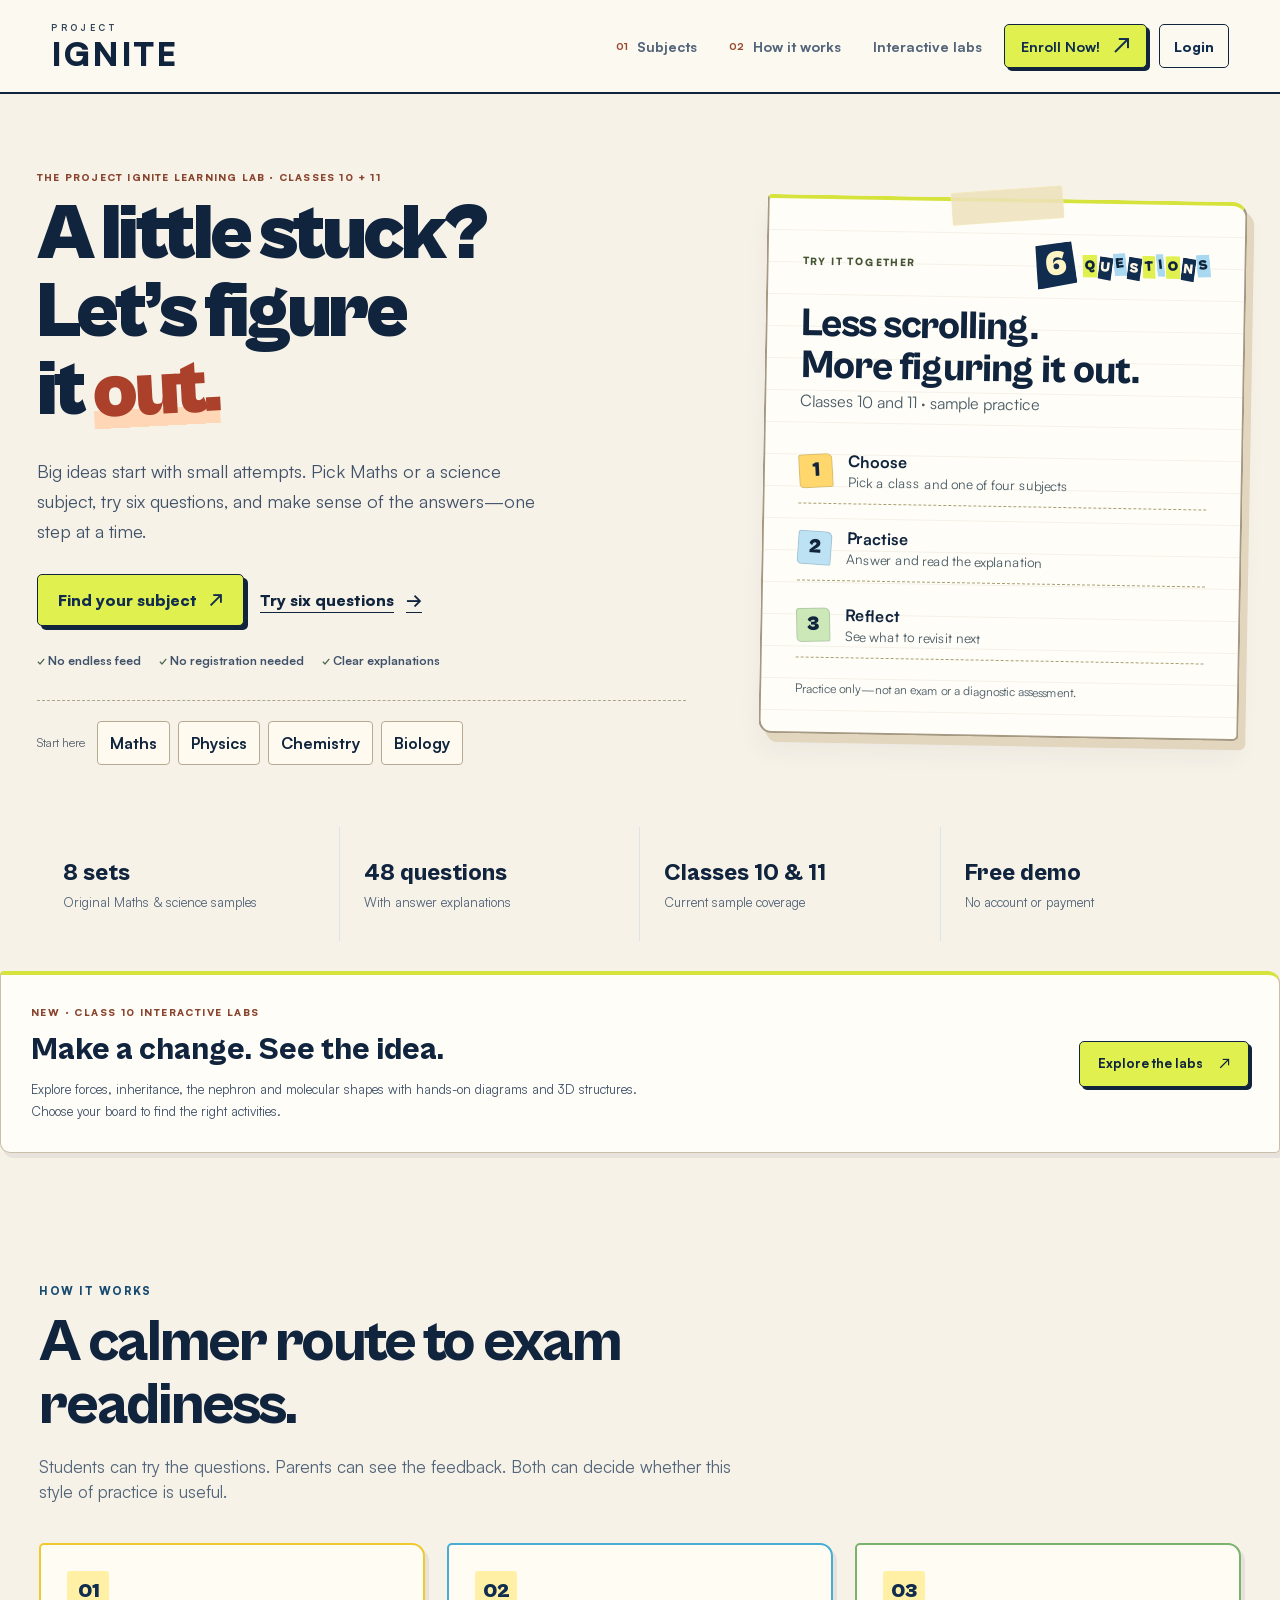
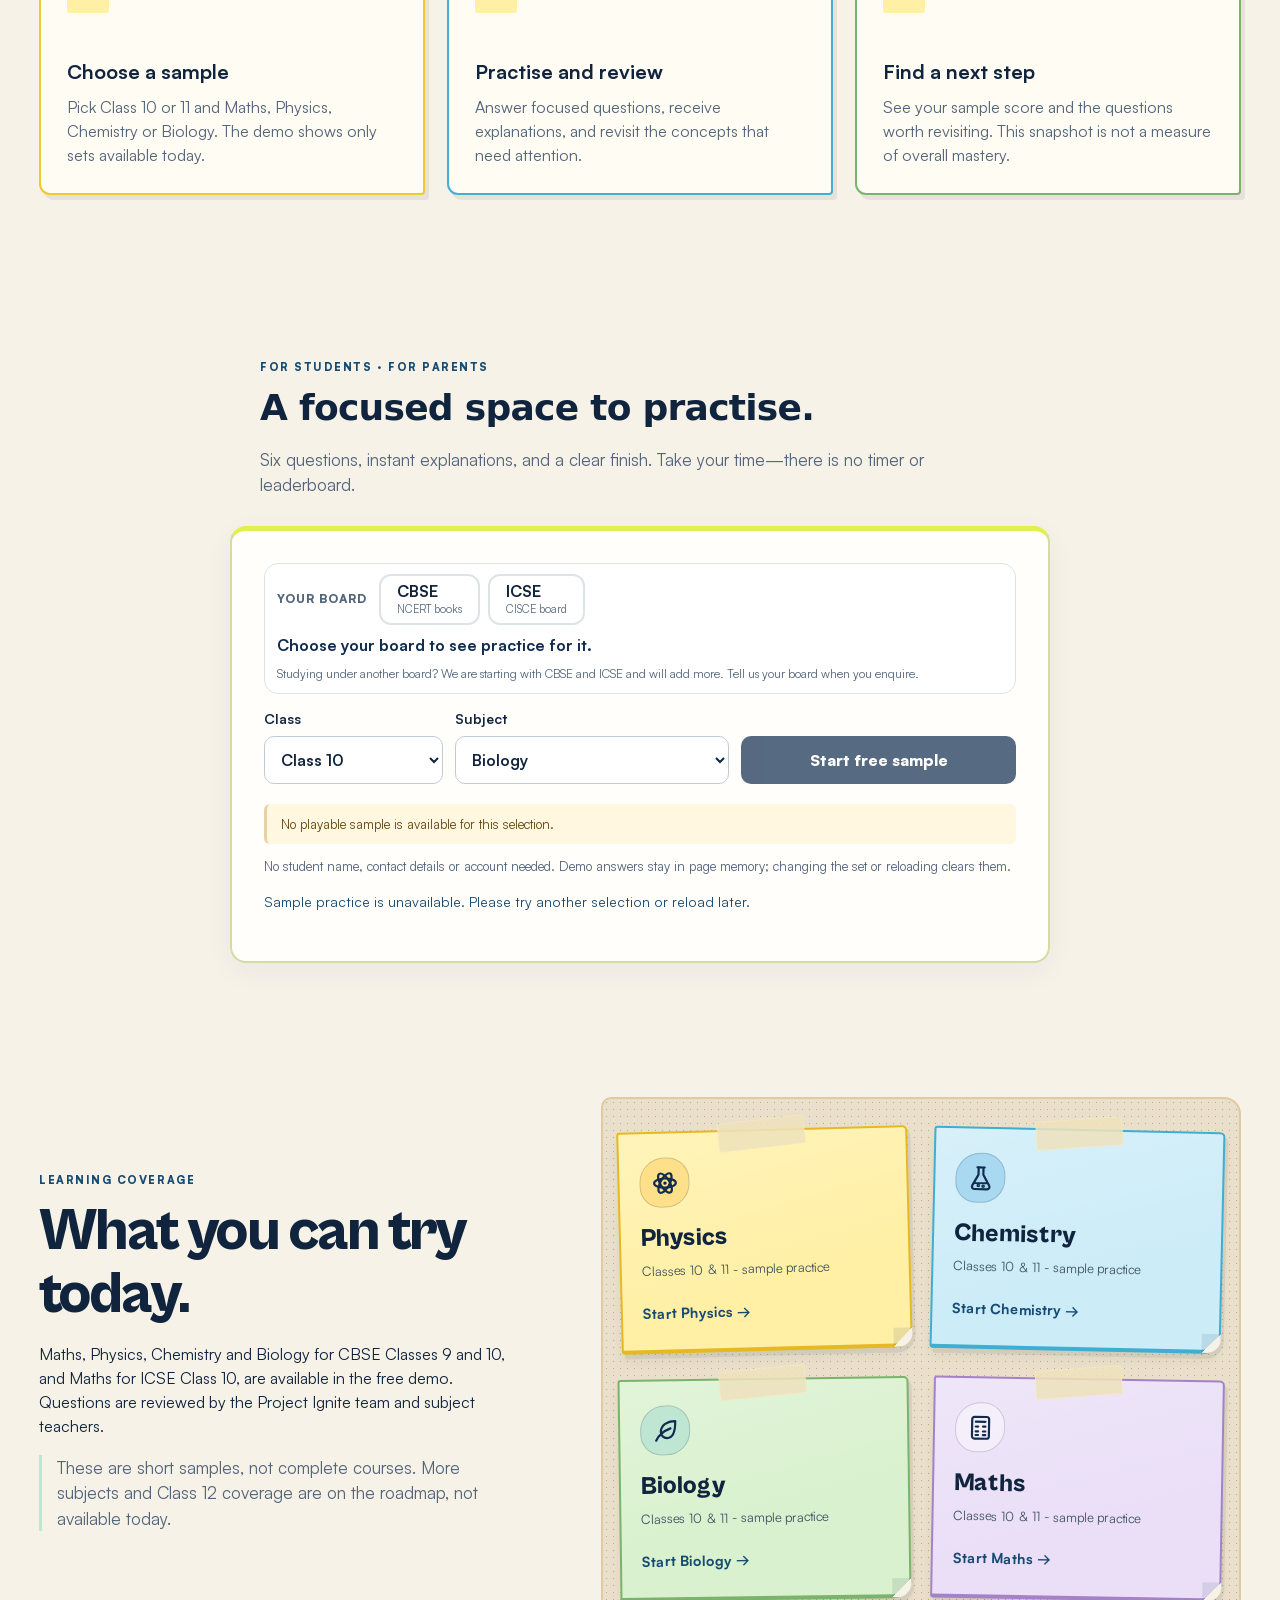
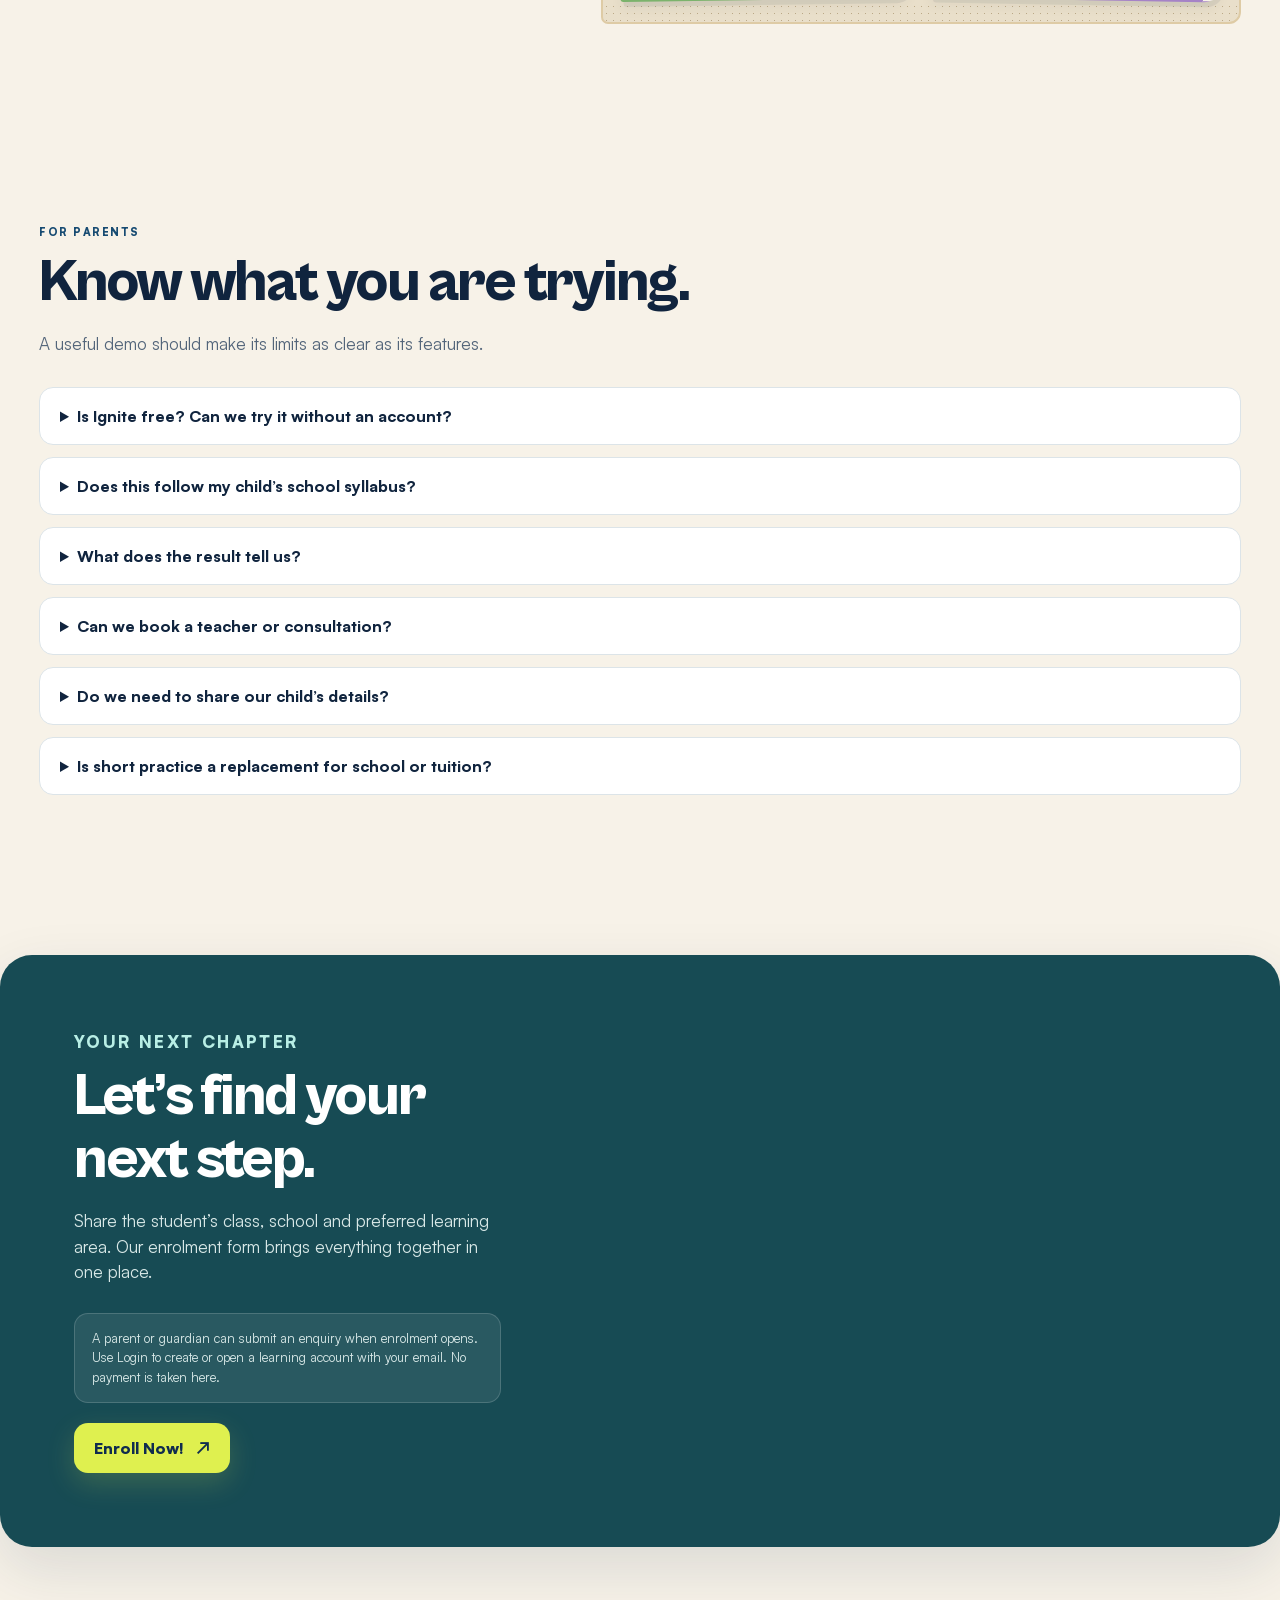
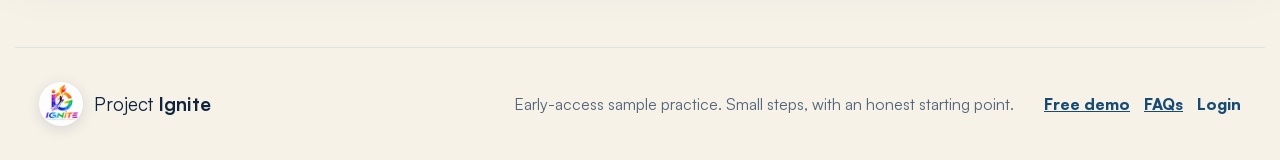
==== commit 9f6d9ffc: "Restore established pinboard design across Play and Labs" ====
--- a/index.html
+++ b/index.html
@@ -13,11 +13,11 @@
     <link rel="stylesheet" href="./learning-ui.css?v=trial-20261023" />
     <link rel="preload" href="./assets/fonts/satoshi-variable.woff2" as="font" type="font/woff2" crossorigin />
     <link rel="preload" href="./assets/fonts/cabinet-grotesk-variable.woff2" as="font" type="font/woff2" crossorigin />
-    <link rel="stylesheet" href="./notice-board.css" />
+    <link rel="stylesheet" href="./notice-board.css?v=restore-20261024" />
     <link rel="stylesheet" href="./enrollment.css" />
     <link rel="stylesheet" href="./account.css" />
     <link rel="stylesheet" href="./board.css" />
-    <link rel="stylesheet" href="./labs.css" />
+    <link rel="stylesheet" href="./labs.css?v=restore-20261024" />
   </head>
   <body data-admissions="preview">
     <a class="skip-link" href="#main-content">Skip to main content</a>
--- a/notice-board.css
+++ b/notice-board.css
@@ -99,7 +99,9 @@
 }
 .hero-preview::before,
 .coverage-grid .coverage-subject::before,
-.app-shell .subject-card::before {
+.app-shell .subject-card::before,
+.game-page .chapter-tile::before,
+.labs-page .studio-card::before {
   content: "";
   position: absolute;
   left: 50%;
@@ -184,7 +186,9 @@
   background-size: 7px 7px;
 }
 .coverage-grid .coverage-subject,
-.app-shell .subject-card {
+.app-shell .subject-card,
+.game-page .chapter-tile,
+.labs-page .studio-card {
   --note-fill: var(--note-yellow);
   --note-border: #e6b924;
   --note-tilt: -1.5deg;
@@ -205,13 +209,21 @@
   animation: note-settle 650ms ease-out backwards;
 }
 .coverage-grid .coverage-subject[data-subject="Chemistry"],
-.app-shell .subject-card[data-subject="Chemistry"] { --note-fill: var(--note-blue); --note-border: #40add3; --note-tilt: 1.3deg; animation-delay: 70ms; }
+.app-shell .subject-card[data-subject="Chemistry"],
+.game-page .chapter-tile[data-subject="Chemistry"],
+.labs-page .studio-card[data-subject="Chemistry"] { --note-fill: var(--note-blue); --note-border: #40add3; --note-tilt: 1.3deg; animation-delay: 70ms; }
 .coverage-grid .coverage-subject[data-subject="Biology"],
-.app-shell .subject-card[data-subject="Biology"] { --note-fill: var(--note-mint); --note-border: #7bb36c; --note-tilt: -.8deg; animation-delay: 140ms; }
+.app-shell .subject-card[data-subject="Biology"],
+.game-page .chapter-tile[data-subject="Biology"],
+.labs-page .studio-card[data-subject="Biology"] { --note-fill: var(--note-mint); --note-border: #7bb36c; --note-tilt: -.8deg; animation-delay: 140ms; }
 .coverage-grid .coverage-subject[data-subject="Mathematics"],
-.app-shell .subject-card[data-subject="Mathematics"] { --note-fill: #eadff7; --note-border: #a582c7; --note-tilt: 1deg; animation-delay: 210ms; }
+.app-shell .subject-card[data-subject="Mathematics"],
+.game-page .chapter-tile[data-subject="Mathematics"],
+.labs-page .studio-card[data-subject="Mathematics"] { --note-fill: #eadff7; --note-border: #a582c7; --note-tilt: 1deg; animation-delay: 210ms; }
 .coverage-grid .coverage-subject::before,
-.app-shell .subject-card::before {
+.app-shell .subject-card::before,
+.game-page .chapter-tile::before,
+.labs-page .studio-card::before {
   z-index: 1;
   inset: -12px auto auto 50%;
   padding: 0;
@@ -221,7 +233,9 @@
   animation: none;
 }
 .coverage-grid .coverage-subject::after,
-.app-shell .subject-card::after {
+.app-shell .subject-card::after,
+.game-page .chapter-tile::after,
+.labs-page .studio-card::after {
   content: "";
   position: absolute;
   right: -2px;
@@ -235,13 +249,17 @@
 .coverage-grid .coverage-subject:hover,
 .coverage-grid .coverage-subject[aria-pressed="true"],
 .app-shell .subject-card:hover,
-.app-shell .subject-card[aria-pressed="true"] {
+.app-shell .subject-card[aria-pressed="true"],
+.game-page .chapter-tile:hover,
+.labs-page .studio-card:hover {
   border-color: var(--note-border);
   transform: translateY(-5px) rotate(0deg);
   box-shadow: 4px 9px 0 #10243e1a;
 }
 .coverage-grid .coverage-subject:focus-visible,
-.app-shell .subject-card:focus-visible { outline: 3px solid #102c4e; outline-offset: 5px; }
+.app-shell .subject-card:focus-visible,
+.game-page .chapter-tile:focus-visible,
+.labs-page .studio-card:focus-visible { outline: 3px solid #102c4e; outline-offset: 5px; }
 .coverage-subject .subject-symbol,
 .app-shell .subject-icon {
   width: 50px;
@@ -275,6 +293,62 @@
 .demo-panel { border: 2px solid #d4dca2; border-top: 5px solid #dff04f; background: #fffefa; }
 #demoQuestionText { scroll-margin-top: 120px; }
 #demoQuestionText:focus { outline: 2px dashed #526075; outline-offset: 8px; border-radius: 3px; }
+
+/* The later Play and Labs pages use this same established pinboard foundation. */
+.game-page h1, .game-page h2, .game-page .tile-copy strong,
+.labs-page h1, .labs-page h2 { font-family: var(--font-display); font-weight: 800; }
+.game-page .chapter-grid { gap: 28px 22px; padding: 16px 5px 12px; }
+.game-page .chapter-tile { min-height: 160px; }
+.game-page .tile-icon { background: #ffffff66; border: 1px solid #10243e2e; border-radius: 50% 44% 48% 42%; }
+.game-page .tile-copy strong { font-size: 20px; }
+.game-page .tile-copy small { color: #405362; }
+.game-page .player-card, .game-page .continue-card,
+.game-page .play-card, .game-page .result-card, .game-page .shelf-row {
+  color: #10243e; background: #fffdf7; border: 1px solid #cbbfa8;
+  border-top: 4px solid #d6e33d; border-radius: 4px 12px 5px 10px;
+  box-shadow: 3px 5px 0 #10243e12;
+}
+.game-page .player-card .eyebrow { color: #8a452f; }
+.game-page .player-copy small, .game-page .player-stats small { color: #41536a; }
+.game-page .player-stats { color: #10243e; background: #f4f0e5; border-radius: 4px 12px 5px 10px; }
+.game-page .xp-bar { background: #e4ddce; }
+.game-page .xp-bar span { background: #566400; }
+.game-page .daily-card { background: var(--note-yellow); color: #10243e; border: 2px solid #e6b924; border-radius: 3px 5px 18px 3px; box-shadow: 3px 5px 0 #10243e12; }
+.game-page .daily-card.is-done { background: var(--note-mint); border-color: #7bb36c; }
+.game-page .chip { border-radius: 4px; }
+.game-page .play-option { border-color: #cbbfa8; border-radius: 4px 10px 4px 8px; background: #fffefa; }
+.game-page .play-option .demo-option-diagram { font-family: var(--font-body); background: #f7f2e8; }
+.game-page .play-option .demo-option-diagram text { font-family: var(--font-body); }
+.game-page .play-option.is-correct { border-color: #2f8a57; background: #e5f6ec; }
+.game-page .play-option.is-wrong { border-color: #c4472c; background: #fdece7; }
+.game-page .primary-button { border: 1px solid #10243e; border-radius: 5px; box-shadow: 3px 3px 0 #10243e; }
+.game-page .badge-grid li { border-radius: 3px 5px 10px 3px; background: #f4efe4; }
+.game-page .badge-grid li.earned { background: var(--note-mint); border-color: #7bb36c; }
+.app-shell .levels-spotlight { color: #10243e; background: #fffdf7; border: 1px solid #cbbfa8; border-top: 4px solid #d6e33d; border-radius: 4px 12px 5px 10px; box-shadow: 3px 5px 0 #10243e12; }
+.app-shell .levels-copy .eyebrow { color: #8a452f; }
+.app-shell .levels-copy h2 { font-family: var(--font-display); font-weight: 800; }
+.app-shell .levels-copy > p:not(.eyebrow), .app-shell .levels-summary small { color: #41536a; }
+.app-shell .levels-summary strong { color: #566400; }
+.app-shell .levels-summary > p { border-color: #cbbfa8; }
+.app-shell .worksheet-footer { flex-wrap: wrap; }
+.app-shell .worksheet-footer .review-state { max-width: 100%; white-space: normal; }
+.labs-page .studio-grid { gap: 30px 22px; padding: 16px 5px 12px; }
+.labs-page .studio-card { min-height: 255px; }
+.labs-page .studio-card h2 { font-family: var(--font-display); font-size: 25px; }
+.labs-page .studio-card p, .labs-page .studio-tag { color: #405362; }
+.labs-page .studio-meta, .labs-page .studio-symbol, .labs-page .studio-open { color: #10243e; }
+.labs-page .labs-intro h1 { font-family: var(--font-display); font-weight: 900; }
+.labs-page .labs-intro h1 em { font-family: inherit; font-weight: inherit; font-style: normal; color: #ab412b; background: linear-gradient(transparent 72%, #ffd6b6 72%, #ffd6b6 95%, transparent 95%); }
+.labs-page .brand .wordmark-project { font-size: 9px; letter-spacing: .38em; }
+.labs-page .brand .wordmark-ignite { font-size: 33px; letter-spacing: .055em; }
+
+@media (max-width: 700px) {
+  .game-page .game-topbar { flex-wrap: wrap; }
+  .game-page .topbar-actions { gap: 7px; flex-wrap: wrap; }
+  .game-page #gameAccountLink { width: auto; min-width: 44px; padding: 0 12px; }
+  .labs-page .brand .wordmark-project { font-size: 8px; }
+  .labs-page .brand .wordmark-ignite { font-size: 27px; }
+}
 
 @keyframes note-settle {
   from { transform: translateY(-7px) rotate(0deg); }
@@ -321,15 +395,21 @@
   html { scroll-behavior: auto; }
   .hero-subjects button, .hero-subjects button:hover { transition: none; transform: none; }
   .coverage-grid .coverage-subject,
-  .app-shell .subject-card { animation: none; transition: none; transform: none; }
+  .app-shell .subject-card,
+  .game-page .chapter-tile,
+  .labs-page .studio-card { animation: none; transition: none; transform: none; }
   .coverage-grid .coverage-subject:hover,
   .coverage-grid .coverage-subject[aria-pressed="true"],
   .app-shell .subject-card:hover,
-  .app-shell .subject-card[aria-pressed="true"] { transform: none; }
+  .app-shell .subject-card[aria-pressed="true"],
+  .game-page .chapter-tile:hover,
+  .labs-page .studio-card:hover { transform: none; }
 }
 @media (forced-colors: active) {
   .cutout-number, .cutout-word i { clip-path: none; border: 1px solid CanvasText; }
   .coverage-grid .coverage-subject::before, .coverage-grid .coverage-subject::after,
   .app-shell .subject-card::before, .app-shell .subject-card::after,
-  .hero-preview::before, .app-shell .hero::after { display: none; }
-}
+  .hero-preview::before, .app-shell .hero::after,
+  .game-page .chapter-tile::before, .game-page .chapter-tile::after,
+  .labs-page .studio-card::before, .labs-page .studio-card::after { display: none; }
+}
--- a/labs.css
+++ b/labs.css
@@ -1,6 +1,24 @@
 /* LABS-01: styles scoped to the new entry cards and studio navigation. */
 .labs-site-nav a{color:inherit}
 body.focus-mode .studio-feature--dashboard{display:none}
+/* Discovery cards follow the site's existing cream paper and lime accent. */
+.studio-feature.studio-feature {
+  color: #10243e; background: #fffdf7; border: 1px solid #cbbfa8;
+  border-top: 4px solid #d6e33d; border-radius: 4px 12px 5px 10px;
+  box-shadow: 3px 5px 0 #10243e12;
+}
+.studio-feature.studio-feature .eyebrow { color: #8a452f; }
+.studio-feature.studio-feature h2 { font-family: var(--font-display, "Cabinet Grotesk", sans-serif); font-weight: 800; }
+.studio-feature.studio-feature p:not(.eyebrow) { color: #41536a; }
+.studio-feature.studio-feature > a {
+  color: #10243e; background: var(--lime, #dff04f); border: 1px solid #10243e;
+  border-radius: 5px; box-shadow: 3px 3px 0 #10243e;
+}
+.chapter-studio.chapter-studio, .labs-worlds.labs-worlds, .labs-empty.labs-empty, .labs-notice.labs-notice {
+  color: #10243e; background: #fffdf7; border: 1px dashed #a69983; border-radius: 4px 12px 5px 10px;
+}
+.chapter-studio.chapter-studio p { color: #41536a; }
+.chapter-studio.chapter-studio a { color: #10243e; }
 .studio-feature{display:flex;align-items:center;justify-content:space-between;gap:24px;border:1px solid #37584d;background:linear-gradient(120deg,#142f30,#213f35);border-radius:18px;padding:24px 26px;color:#eef5e8}.studio-feature .eyebrow{color:#a0dfbf;font-size:10px}.studio-feature h2{font-family:Georgia,serif;font-weight:500;font-size:clamp(23px,3vw,32px);line-height:1.2;margin:0 0 9px}.studio-feature p:not(.eyebrow){max-width:630px;color:#b8d1c7;font-size:13px;line-height:1.7;margin:0}.studio-feature>a{display:inline-flex;align-items:center;justify-content:center;gap:16px;min-height:46px;padding:10px 18px;border-radius:10px;background:#c8eacb;color:#183a2c;font-size:13px;font-weight:750;text-decoration:none;white-space:nowrap}.studio-feature--landing{max-width:1280px;margin:30px auto;padding:30px}.studio-feature--dashboard{margin:0 0 38px}.studio-feature--play{margin:24px 0}.chapter-studio{padding:16px 20px;margin-top:18px;border:1px solid #9ac9ad;border-radius:14px;background:#edf6ed;text-align:left}.chapter-studio p{margin:0 0 6px;font-size:12px;color:#456459}.chapter-studio a{color:#174b3b;font-size:14px;font-weight:800;text-decoration:none}.labs-page .labs-site-nav{display:flex;align-items:center;gap:20px;font-size:12px}.labs-site-nav a{text-decoration:none;font-weight:700}.labs-shell{max-width:1160px;margin:auto;padding:45px 30px 40px}.labs-intro h1{font-family:'Segoe UI',system-ui,sans-serif;font-size:clamp(34px,5vw,58px);font-weight:500;line-height:1.12;letter-spacing:-.045em;margin:0 0 20px}.labs-intro h1 em{font-family:Georgia,serif;font-weight:400;color:#3a775d}.labs-intro>p:last-child{max-width:650px;font-size:14px;line-height:1.8;color:var(--ink-soft);margin:0 0 25px}.labs-filter{display:flex;align-items:center;justify-content:space-between;gap:15px;margin:24px 0 18px}.labs-filter>p{margin:0;color:var(--ink-soft);font-size:12px}.labs-filter label{display:flex;align-items:center;gap:10px;font-size:12px;font-weight:650}.labs-filter select{min-height:42px;padding:7px 10px;border:1px solid #a8bab9;border-radius:8px;background:white;color:var(--ink)}.studio-grid{display:grid;grid-template-columns:1fr 1fr;gap:18px}.studio-card{display:flex;flex-direction:column;align-items:flex-start;position:relative;min-height:255px;padding:26px;background:#14282d;color:#eff5e8;border:1px solid #345348;border-radius:16px;text-decoration:none}.studio-card:hover{background:#1c3436;border-color:#8bbda5}.studio-meta{font-size:9px;letter-spacing:.1em;color:var(--studio-colour);max-width:calc(100% - 65px)}.studio-symbol{position:absolute;right:25px;top:23px;font:38px Georgia,serif;color:var(--studio-colour)}.studio-card h2{font-size:25px;font-weight:500;line-height:1.3;letter-spacing:-.02em;margin:25px 0 10px}.studio-card p{max-width:400px;margin:0 0 16px;font-size:12px;line-height:1.8;color:#b8cfc5}.studio-tag{font-size:10px;color:#9cbbaa;margin-bottom:18px}.studio-open{margin-top:auto;font-size:12px;color:var(--studio-colour)}.labs-worlds{display:flex;justify-content:space-between;align-items:center;gap:20px;margin-top:22px;border:1px solid #9ebcac;background:#edf5ed;border-radius:12px;padding:19px;text-decoration:none;color:#254e3e}.labs-worlds>span{font-size:14px;font-weight:750}.labs-worlds small{font-size:11px}.labs-scope{font-size:11px;max-width:780px;color:var(--ink-soft);line-height:1.7;margin:24px 0 0}.labs-empty,.labs-notice{padding:18px;border:1px solid #b9ccbd;background:#f0f6ef;border-radius:11px;color:#3a5b4d;font-size:13px;line-height:1.7}.ignite-lab-context{display:flex;flex-wrap:wrap;align-items:center;gap:8px 18px;padding:10px 20px;background:#112c36;color:#e2f1e6;border-bottom:1px solid #45685b;font:11px/1.5 'Segoe UI',system-ui,sans-serif}.ignite-lab-context a{padding:5px 0;text-decoration:none;color:#bfe6d3;min-height:28px;display:inline-flex;align-items:center}.ignite-lab-context span{margin-left:auto;font-size:10px;color:#91b3aa}[data-ignite-context-pending] body>main,[data-ignite-context-pending] body>header{visibility:hidden}.labs-page .brand{gap:6px}.labs-page .brand .wordmark-project{font-size:11px;letter-spacing:.1em}.labs-page .brand .wordmark-ignite{font-size:22px;letter-spacing:.1em}.studio-feature a:focus-visible,.studio-card:focus-visible,.labs-worlds:focus-visible,.ignite-lab-context a:focus-visible{outline:3px solid #e9c585;outline-offset:4px}
 @media(max-width:850px){.studio-feature--landing{margin:25px 18px}.studio-feature{padding:23px 20px;gap:18px}.studio-feature--play{padding:19px 17px}.landing-nav>a.studios-nav-link{font-size:12px;padding:0 9px}.labs-page .topbar{flex-wrap:wrap;height:auto;min-height:70px;padding:16px 20px}.labs-page .labs-site-nav{gap:13px}}
 @media(max-width:650px){.studio-feature{flex-direction:column;align-items:stretch}.studio-feature>a{white-space:normal}.studio-feature--landing{margin:22px 14px}.studio-feature--dashboard{margin-bottom:25px}.studio-feature p:not(.eyebrow){font-size:12px}.labs-shell{padding:28px 16px}.labs-intro h1{font-size:37px}.studio-grid{grid-template-columns:1fr;gap:13px}.studio-card{min-height:235px;padding:23px}.labs-filter{align-items:flex-start;flex-direction:column;gap:12px}.labs-filter label{justify-content:space-between;width:100%}.labs-filter select{max-width:230px}.labs-worlds{align-items:flex-start;flex-direction:column;gap:7px}.labs-page .labs-site-nav{font-size:11px}.ignite-lab-context{padding:9px 13px;gap:5px 14px}.ignite-lab-context span{flex-basis:100%;margin-left:0}.landing-nav>a.studios-nav-link{font-size:10px;padding:0 6px;min-height:36px}}
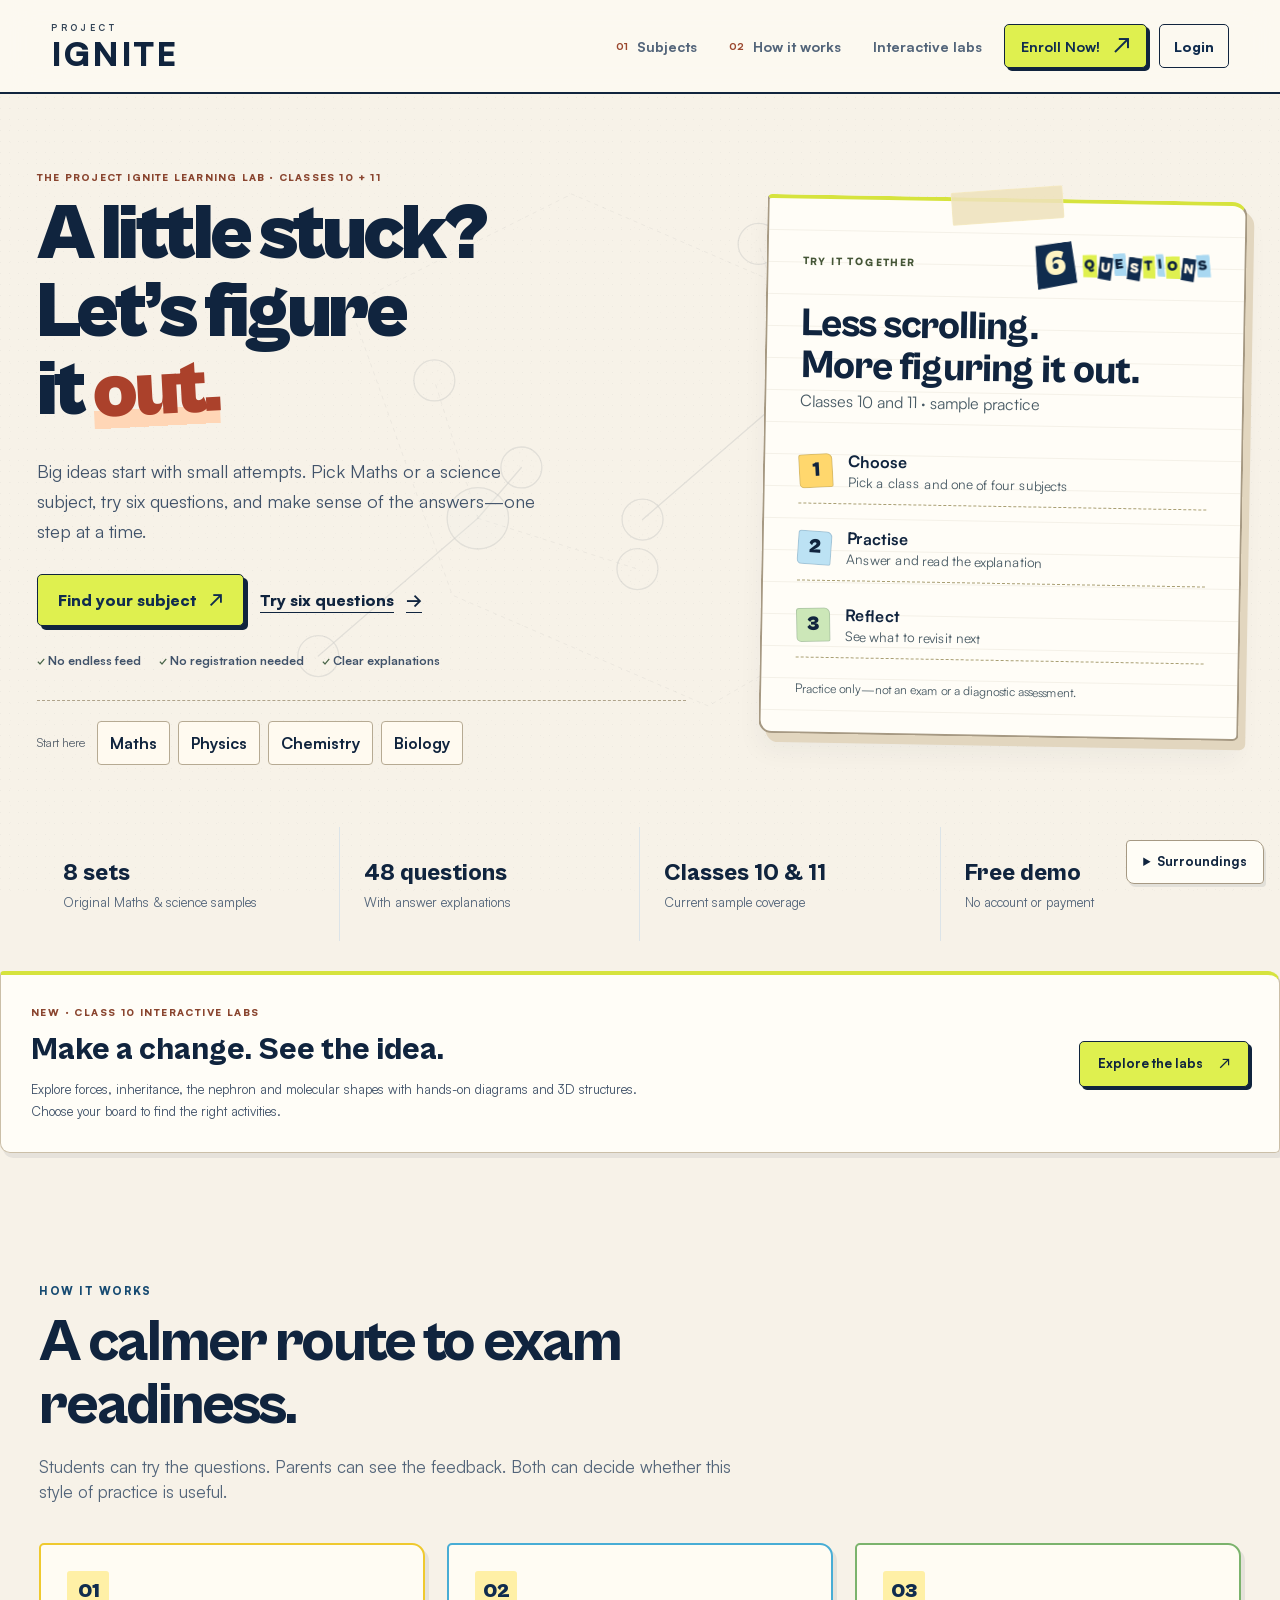
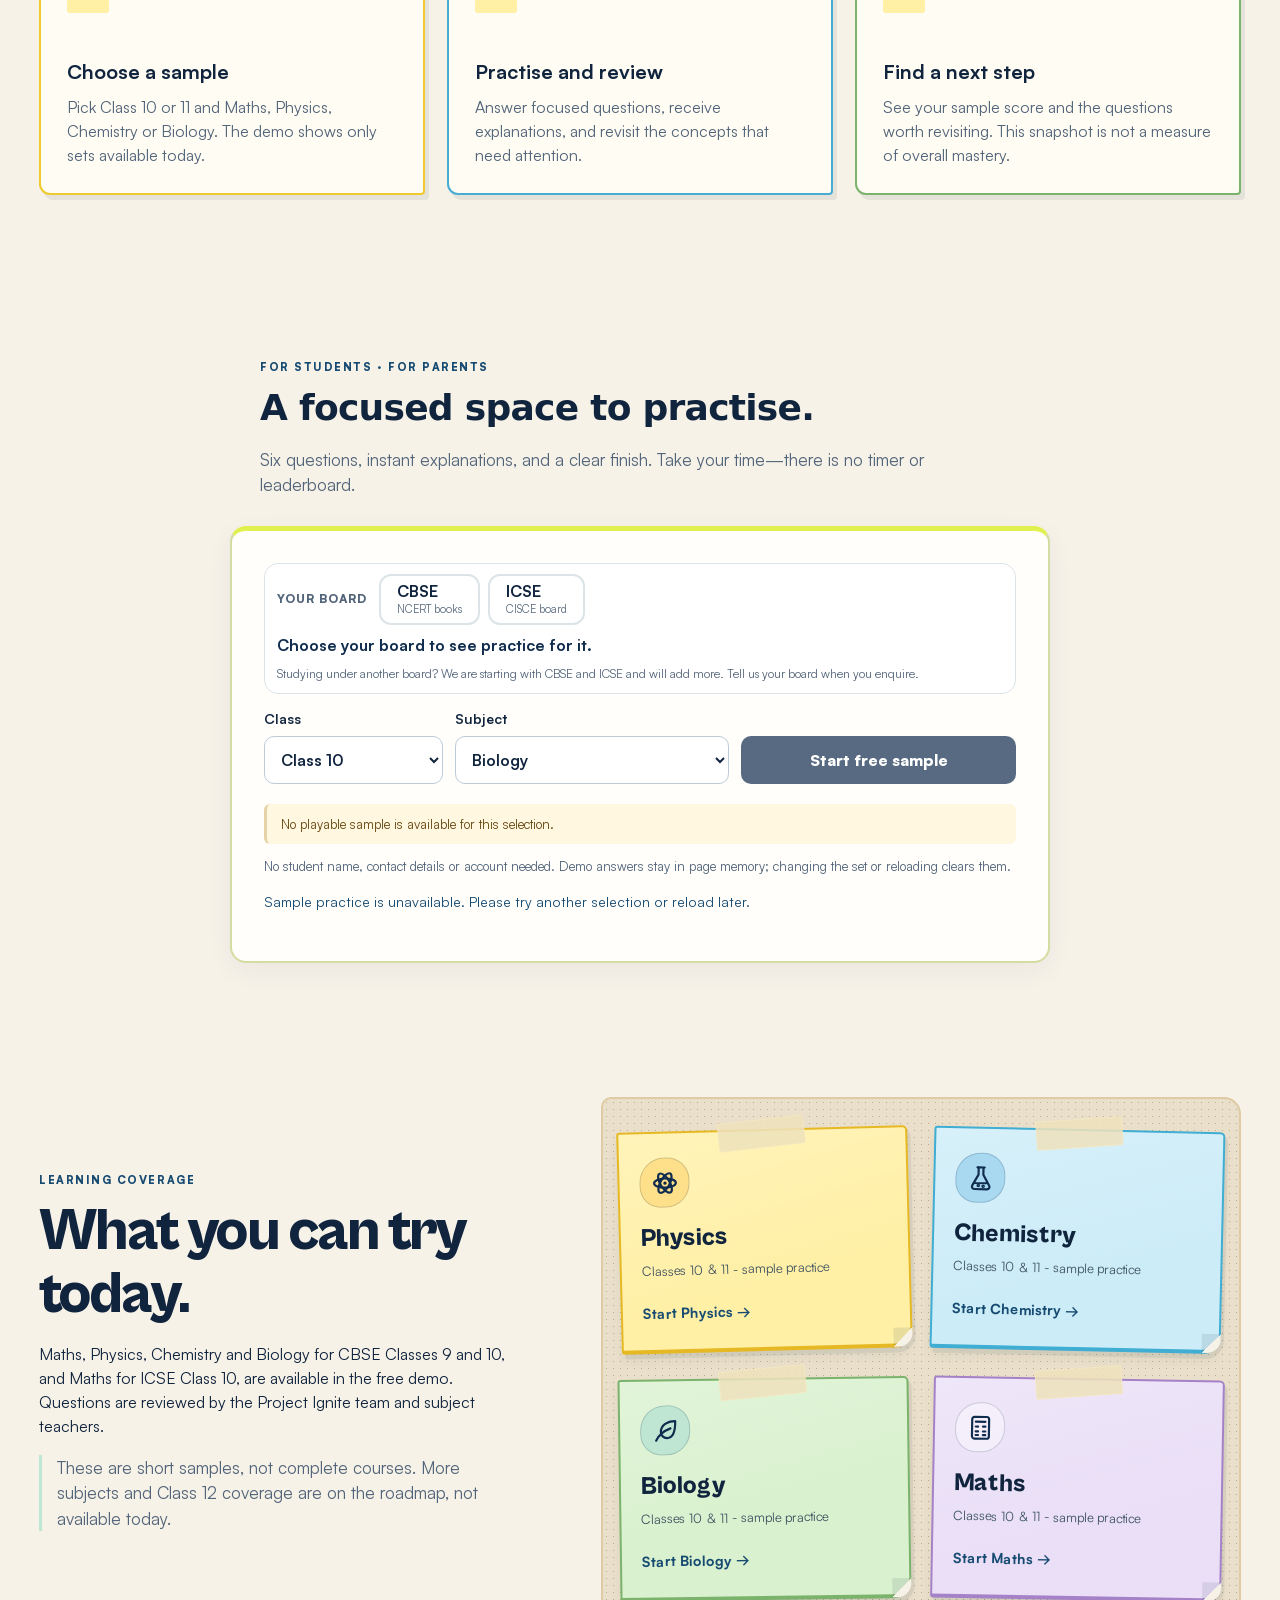
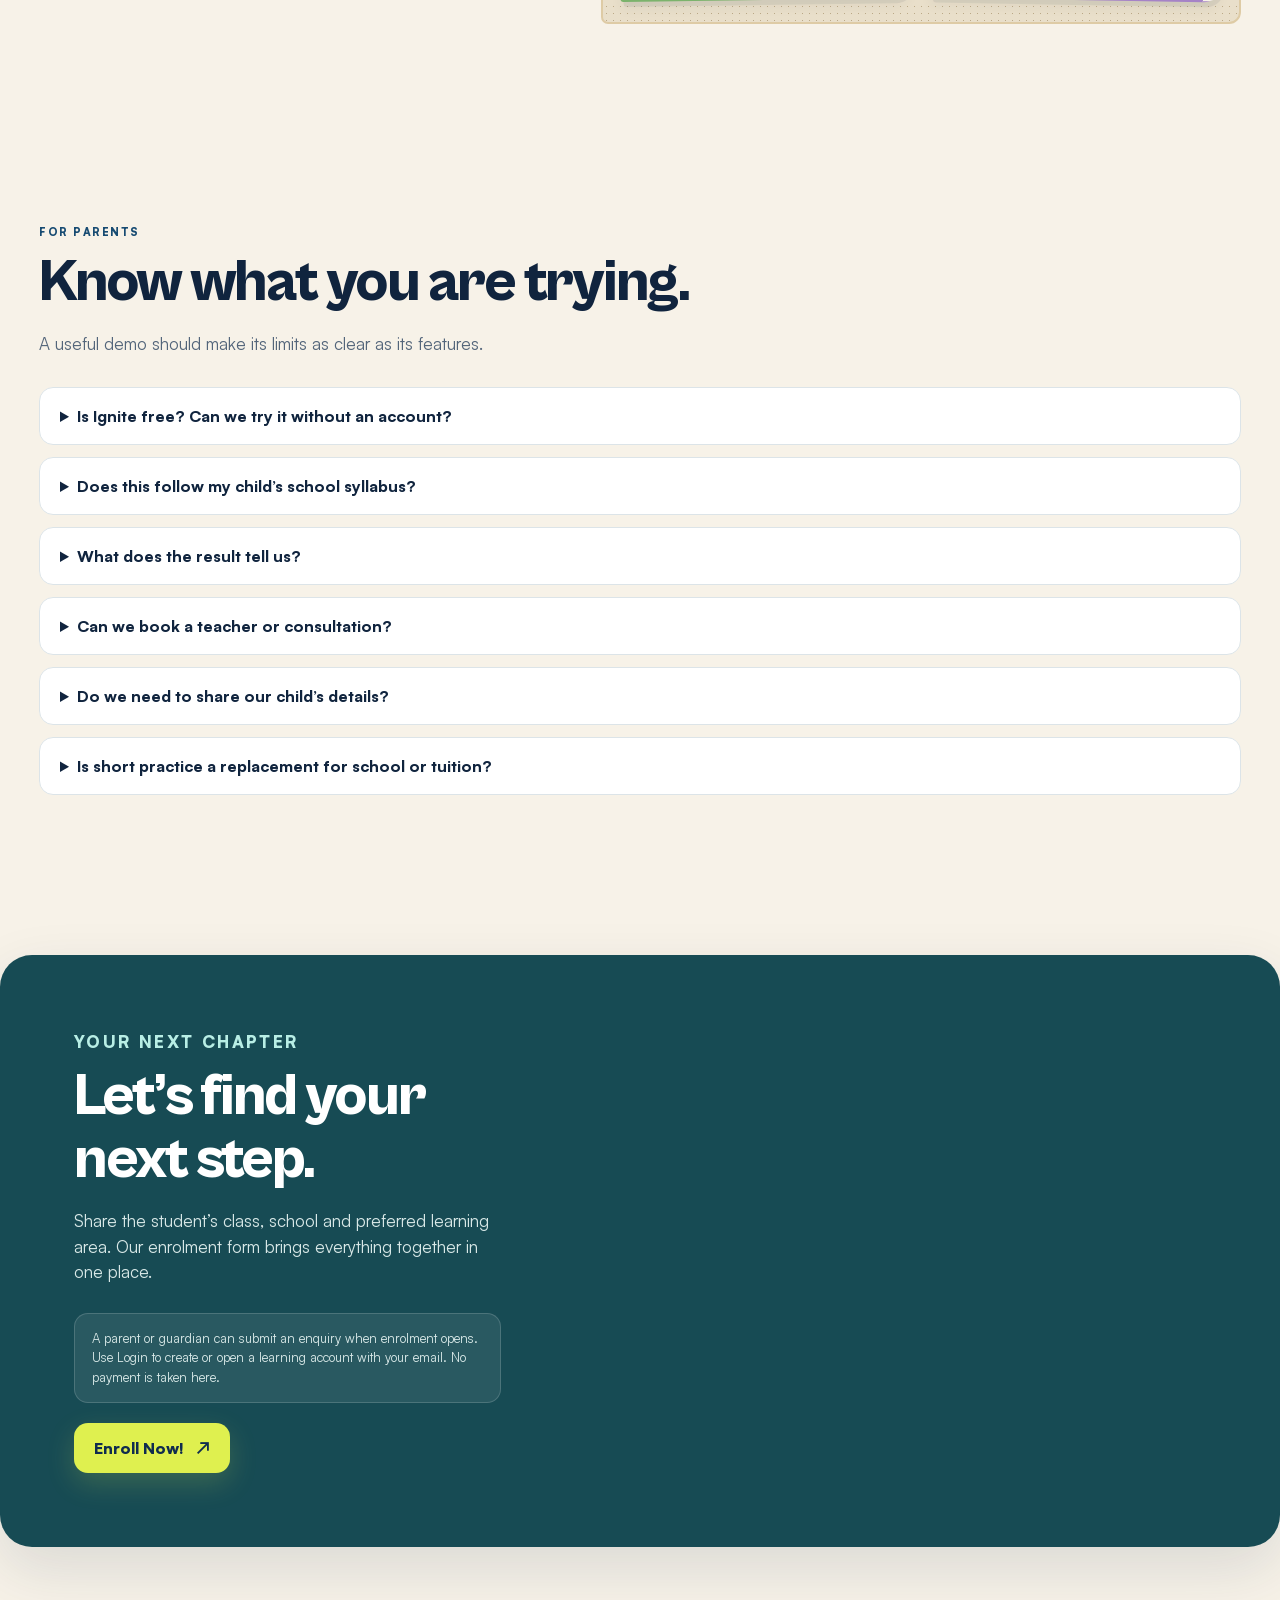
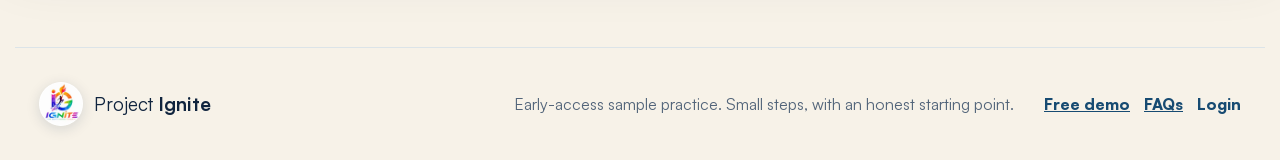
==== commit 9d40b148: "Integrate accessible science surroundings with existing learning flows" ====
--- a/index.html
+++ b/index.html
@@ -18,6 +18,7 @@
     <link rel="stylesheet" href="./account.css" />
     <link rel="stylesheet" href="./board.css" />
     <link rel="stylesheet" href="./labs.css?v=restore-20261024" />
+    <link rel="stylesheet" href="./environments.css?v=env-20261024" />
   </head>
   <body data-admissions="preview">
     <a class="skip-link" href="#main-content">Skip to main content</a>
@@ -308,6 +309,8 @@
       <div class="footer-links"><a href="#free-demo">Free demo</a><a href="#questions">FAQs</a><button class="open-enrollment" id="viewEnrollmentFooter" type="button" hidden>View enrollment</button><button class="open-login" type="button">Login</button></div>
     </footer>
 
+<script src="./environment-assets.js?v=env-20261024" defer></script>
+    <script src="./environments.js?v=env-20261024" defer></script>
     <script src="./platform-config.js?v=auth-20261022" defer></script>
     <script src="./firebase-session.js" defer></script>
     <script src="./enrollment-config.js" defer></script>
@@ -329,6 +332,6 @@
     <script src="./data/assessment-banks.js" defer></script>
     <script src="./demo-recovery.js" defer></script>
     <script src="./trial-diagrams.js?v=trial-20261023" defer></script>
-    <script src="./landing-demo.js?v=trial-20261023" defer></script>
+    <script src="./landing-demo.js?v=env-20261024" defer></script>
   </body>
 </html>
--- a/environments.css
+++ b/environments.css
@@ -0,0 +1,74 @@
+/* Shared surroundings extend Ignite's restored paper design. */
+.ignite-env-ready {
+  --bg-paper: var(--board-paper, #f7f2e8);
+  --ink-navy: var(--ink, #10243e);
+  --env-physics-yellow: #fff0a64d;
+  --env-chemistry-blue: #ccecf85c;
+  --env-biology-mint: #d9f1ce61;
+  --env-math-lilac: #eadff761;
+  isolation: isolate;
+}
+.ignite-env-stage { position: fixed; inset: 0; z-index: -1; overflow: hidden; pointer-events: none; contain: strict; }
+.ignite-env-stage .ignite-env-svg { position: absolute; inset: 0; width: 100%; height: 100%; transform-origin: center; }
+.ignite-env-grain { position: absolute; inset: -40px; background-image: radial-gradient(#10243e20 .45px,transparent .75px),radial-gradient(#10243e12 .4px,transparent .7px); background-size: 9px 11px,13px 17px; background-position: 0 0,5px 4px; }
+.ignite-env-svg { color: var(--ink-navy); }
+.ignite-env-svg :is(.line-primary,.line-secondary,.line-fine) { stroke: var(--ink-navy); stroke-linecap: round; stroke-linejoin: round; }
+.ignite-env-svg :is(.line-primary,.line-secondary,.line-fine):not([fill]) { fill: none; }
+.ignite-env-svg .line-primary { stroke-width: 1.5; opacity: .55; }
+.ignite-env-svg .line-secondary { stroke-width: 1; stroke-dasharray: 4 6; opacity: .35; }
+.ignite-env-svg .line-fine { stroke-width: .8; opacity: .3; }
+.ignite-env-svg .stipple-dot { fill: var(--ink-navy); opacity: .3; }
+.ignite-env-svg .subject-wash { stroke: none; opacity: .85; }
+.ignite-env-svg .env-art-label { fill: var(--ink-navy); font: 24px var(--font-body, sans-serif); }
+.ignite-env-toolbar { position: fixed; bottom: max(16px,env(safe-area-inset-bottom)); right: max(16px,env(safe-area-inset-right)); z-index: 35; font: 13px/1.5 var(--font-body,"Satoshi",sans-serif); color: var(--ink-navy); }
+.ignite-env-toolbar > summary { cursor: pointer; min-height: 44px; padding: 11px 16px; background: #fffdf7f5; border: 1px solid #a69983; border-radius: 4px 10px 4px 8px; box-shadow: 2px 3px 0 #10243e16; font-weight: 750; }
+.ignite-env-menu { position: absolute; bottom: calc(100% + 8px); right: 0; width: min(300px,calc(100vw - 32px)); max-height: min(510px,65dvh); overflow: auto; padding: 14px; background: var(--bg-paper); border: 1px solid #a69983; border-top: 4px solid var(--lime,#dff04f); border-radius: 4px 12px 5px 10px; box-shadow: 3px 5px 0 #10243e20; }
+.ignite-env-caption { margin: 0 0 10px; font-size: 12px; }
+.ignite-env-menu button { display: block; width: 100%; min-height: 44px; padding: 8px 12px; margin-bottom: 6px; border: 1px solid #a69983; border-radius: 5px; text-align: left; background: #fffdf7; color: var(--ink-navy); font: inherit; cursor: pointer; }
+.ignite-env-menu button:hover:not(:disabled), .ignite-env-menu button[aria-pressed="true"] { background: var(--lime,#dff04f); }
+.ignite-env-menu button:disabled { cursor: default; opacity: .55; }
+.ignite-env-motion-note { font-size: 11px; display: block; margin-top: 8px; }
+dialog.ignite-env-explorer { --bg-paper: var(--board-paper,#f7f2e8); --ink-navy: var(--ink,#10243e); box-sizing: border-box; width: min(1120px,calc(100vw - 32px)); height: auto; max-width: none; max-height: calc(100dvh - 32px); overflow: auto; margin: auto; padding: 22px; color: var(--ink-navy); background: var(--bg-paper); border: 1px solid #a69983; border-top: 4px solid var(--lime,#dff04f); border-radius: 4px 14px 5px 12px; box-shadow: 5px 7px 0 #10243e20; font: 14px/1.6 var(--font-body,"Satoshi",sans-serif); }
+dialog.ignite-env-explorer::backdrop { background: #f7f2e8ee; backdrop-filter: blur(2px); }
+.ignite-env-explorer-heading { display: flex; align-items: center; justify-content: space-between; gap: 16px; }
+.ignite-env-explorer-heading h2 { margin: 0; font: 800 clamp(23px,3vw,34px)/1.2 var(--font-display,"Cabinet Grotesk",sans-serif); }
+.ignite-env-explorer button { color: var(--ink-navy); font: 700 13px/1.3 var(--font-body,"Satoshi",sans-serif); min-height: 44px; border: 1px solid #a69983; border-radius: 5px; background: #fffdf7; padding: 8px 12px; cursor: pointer; }
+.ignite-env-explorer button:hover,.ignite-env-explorer button[aria-expanded="true"] { background: var(--lime,#dff04f); }
+.ignite-env-explorer button:focus-visible,.ignite-env-toolbar :is(button,summary):focus-visible { outline: 3px solid var(--navy,#102c4e); outline-offset: 3px; }
+.ignite-env-inspection-caption { color: var(--ink-soft,#53657a); font-size: 12px; margin: 10px 0 16px; }
+.ignite-env-depth-controls { display: grid; grid-template-columns: auto minmax(90px,1fr) auto; align-items: center; gap: 8px 16px; margin-bottom: 16px; }
+.ignite-env-depth-controls label { font-size: 12px; font-weight: 750; }
+.ignite-env-depth-controls input { width: 100%; min-height: 44px; margin: 0; accent-color: var(--lime-dark,#566400); }
+.ignite-env-depth-name { font-size: 12px; }
+.ignite-env-depth-stages { grid-column: 1 / -1; display: flex; gap: 8px; }
+.ignite-env-inspection-grid { display: grid; grid-template-columns: minmax(0,1.9fr) minmax(240px,1fr); gap: 18px; }
+.ignite-env-inspection-art { position: relative; height: clamp(280px,45dvh,470px); border: 1px dashed #b6aa93; border-radius: 4px 12px 5px 10px; background: #fffdf7; overflow: hidden; }
+.ignite-env-inspection-art > svg { position: absolute; inset: 0; width: 100%; height: 100%; }
+.ignite-env-inspection-art .line-primary { opacity: .9; stroke-width: 2; }
+.ignite-env-inspection-art .line-secondary { opacity: .65; stroke-width: 1.5; }
+.ignite-env-inspection-art .line-fine { opacity: .6; stroke-width: 1.2; }
+.ignite-env-pins { position: absolute; inset: 0; pointer-events: none; }
+.ignite-env-pins .ignite-env-pin { position: absolute; min-width: 44px; min-height: 44px; padding: 0; border: 1px solid var(--ink-navy); border-radius: 50%; background: var(--lime,#dff04f); transform: translate(-50%,-50%); pointer-events: auto; }
+.ignite-env-labels { min-width: 0; }
+.ignite-env-label { min-height: 0; margin: 0 0 10px; border: 0; border-bottom: 1px dashed #cbbfa8; padding: 0 0 10px; background: transparent; }
+.ignite-env-label > button { width: 100%; text-align: left; }
+.ignite-env-label-detail { margin: 10px 4px 0; font-size: 13px; }
+.ignite-env-explorer-footer { display: flex; flex-wrap: wrap; justify-content: space-between; gap: 8px 16px; margin-top: 16px; border-top: 1px dashed #cbbfa8; padding-top: 12px; font-size: 11px; }
+.ignite-env-reference { color: inherit; text-underline-offset: 4px; }
+@media(max-width:700px) {
+  .ignite-env-dashboard .ignite-env-toolbar { bottom: calc(80px + env(safe-area-inset-bottom)); }
+  dialog.ignite-env-explorer { width: calc(100vw - 20px); max-height: calc(100dvh - 20px); padding: 16px; }
+  .ignite-env-explorer-heading { align-items: flex-start; flex-direction: column; gap: 10px; }
+  .ignite-env-depth-controls { grid-template-columns: auto 1fr; gap: 6px 10px; }
+  .ignite-env-depth-name { grid-column: 1 / -1; }
+  .ignite-env-inspection-grid { grid-template-columns: minmax(0,1fr); }
+  .ignite-env-inspection-art { height: clamp(200px,33dvh,300px); }
+}
+@media(prefers-reduced-motion:reduce) {
+  .ignite-env-stage *, .ignite-env-explorer * { transition: none !important; animation: none !important; }
+}
+@media print { .ignite-env-stage,.ignite-env-toolbar,.ignite-env-explorer { display: none !important; } }
+@media(forced-colors:active) {
+  .ignite-env-stage { display: none; }
+  .ignite-env-toolbar > summary,.ignite-env-menu,dialog.ignite-env-explorer,.ignite-env-explorer button { background: Canvas; color: CanvasText; border-color: CanvasText; }
+}
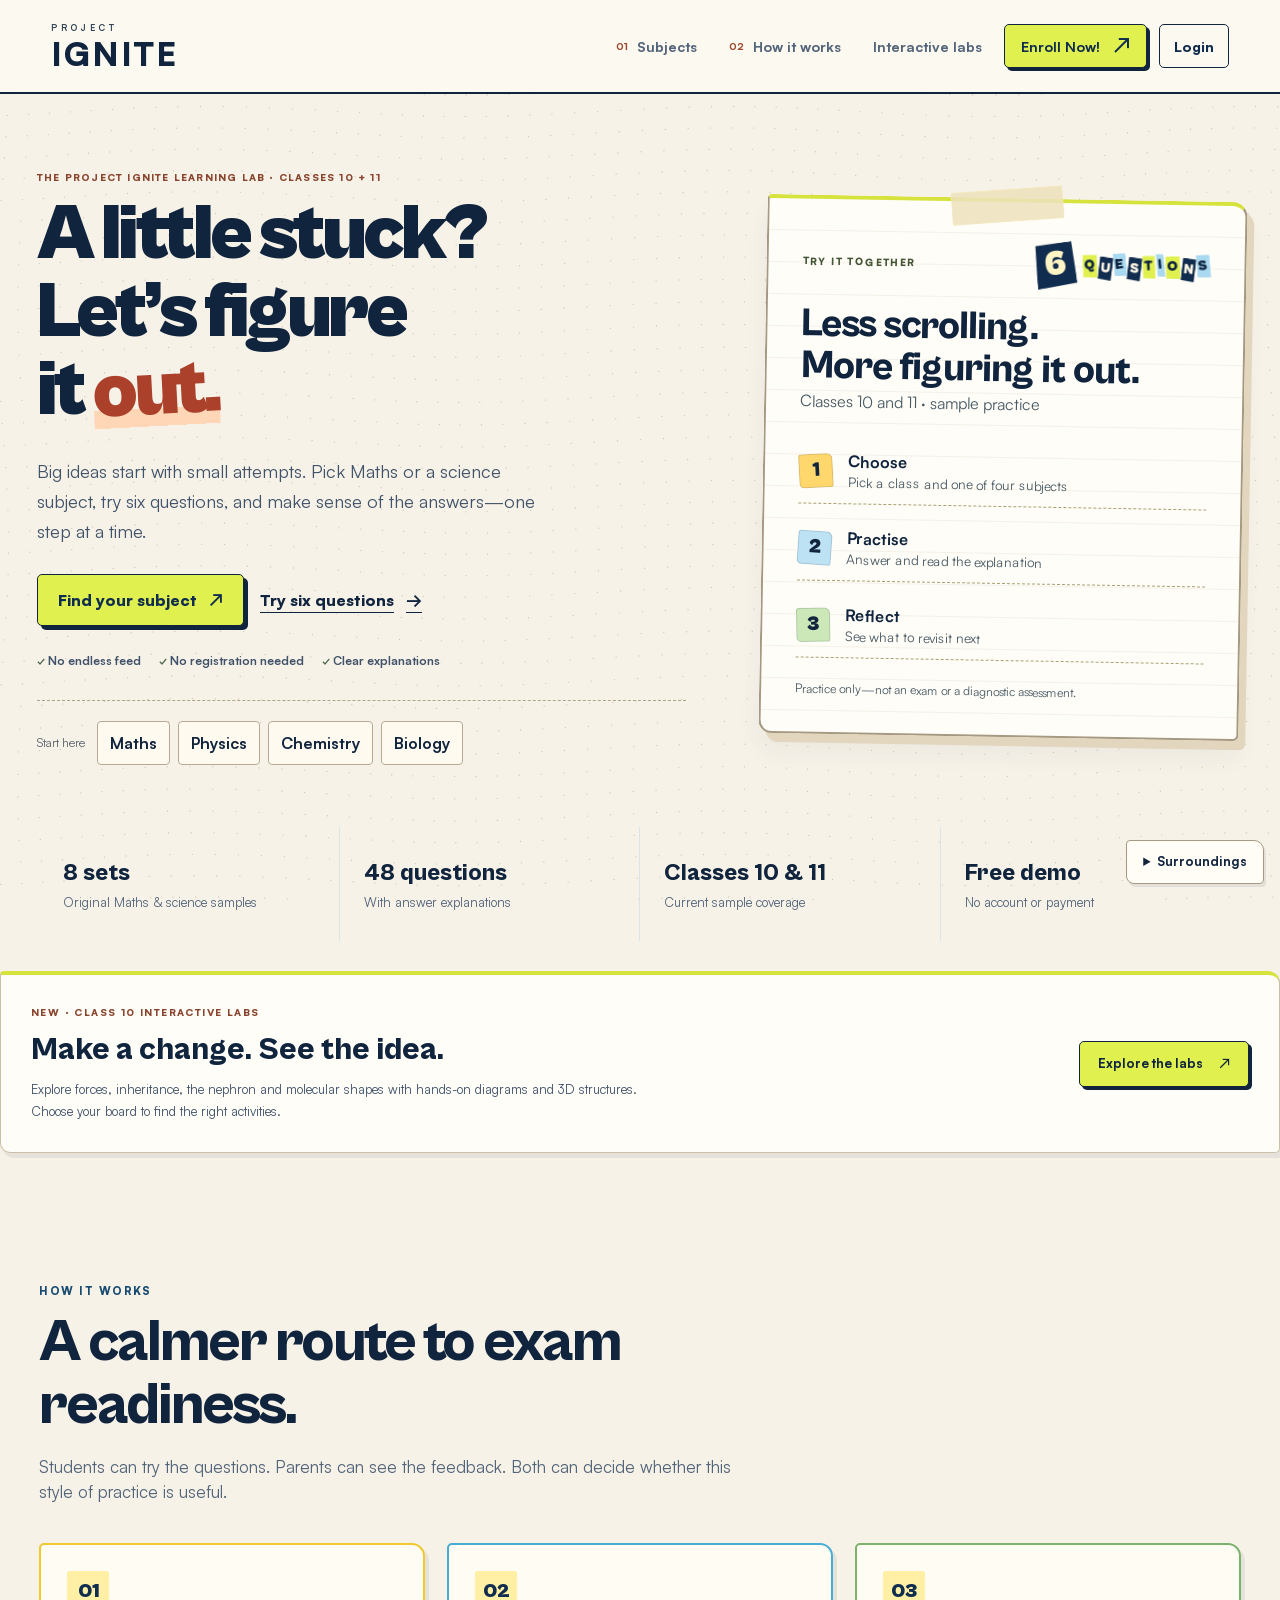
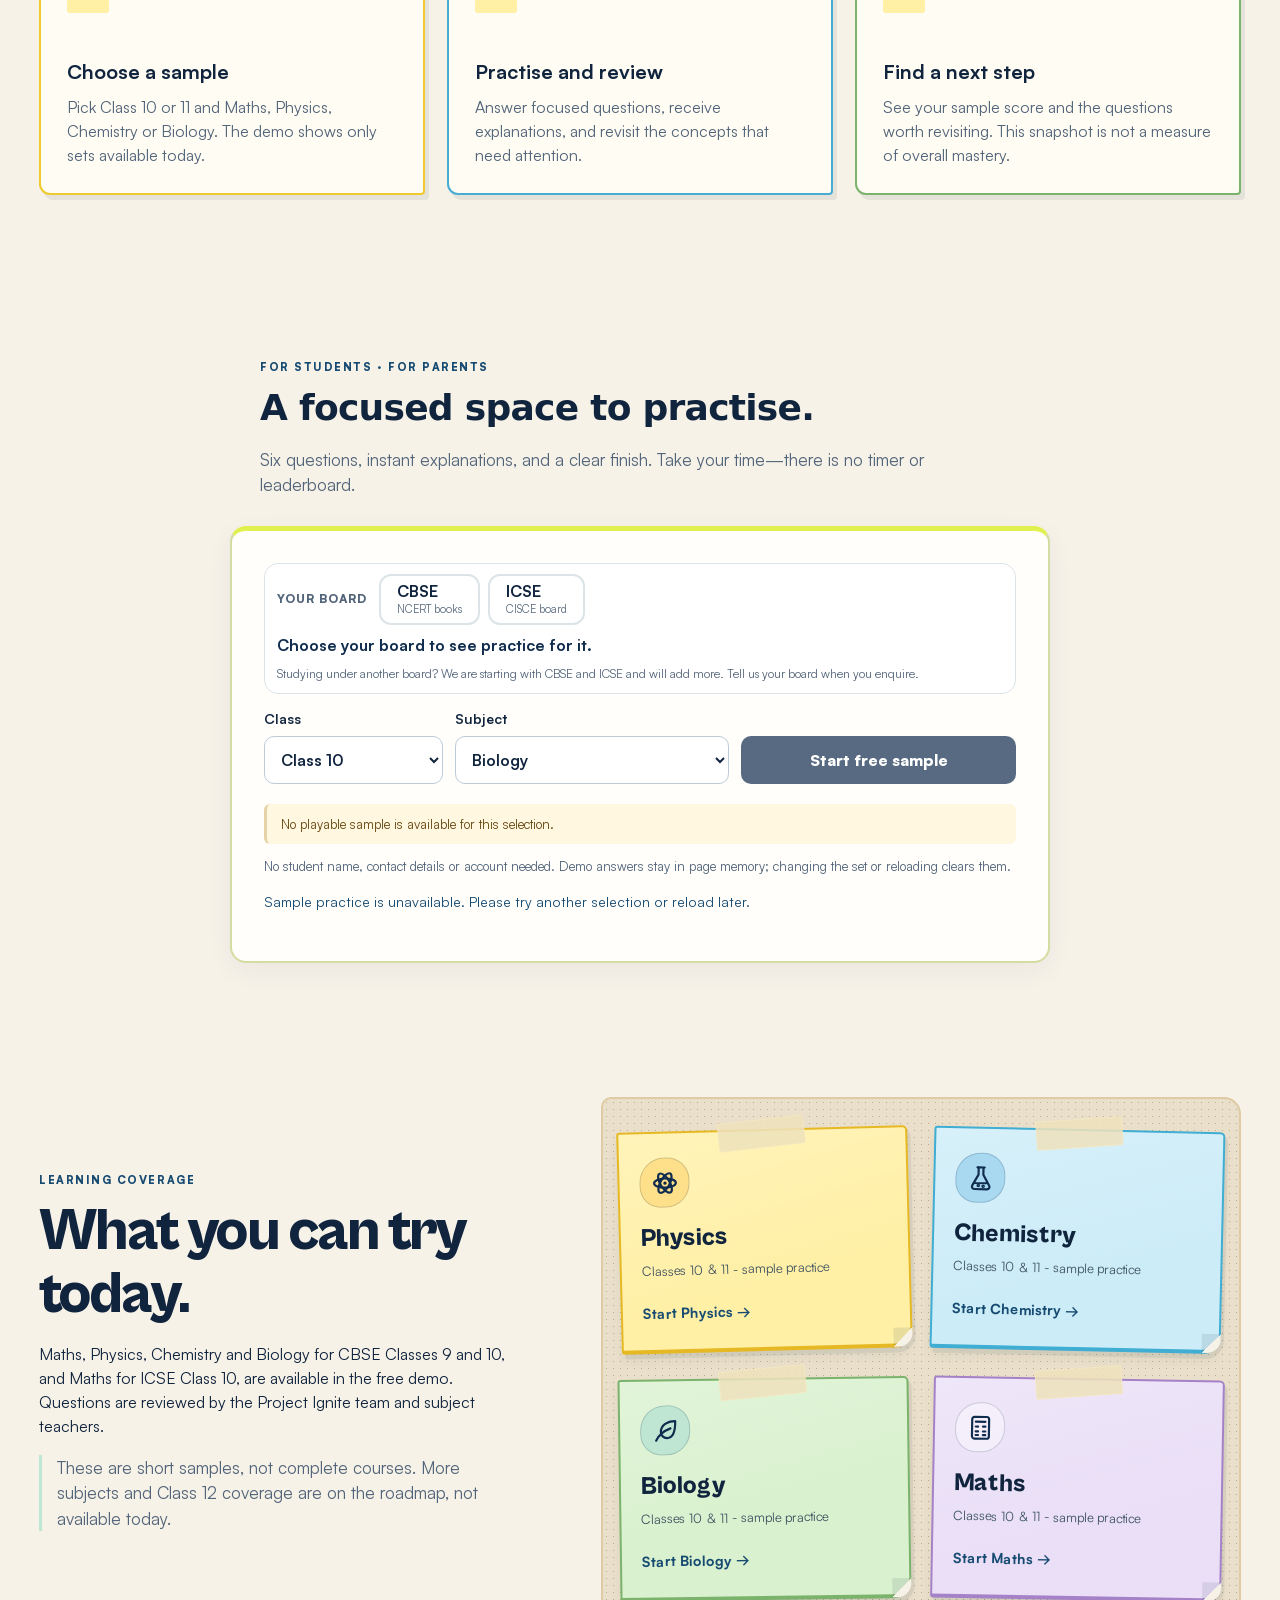
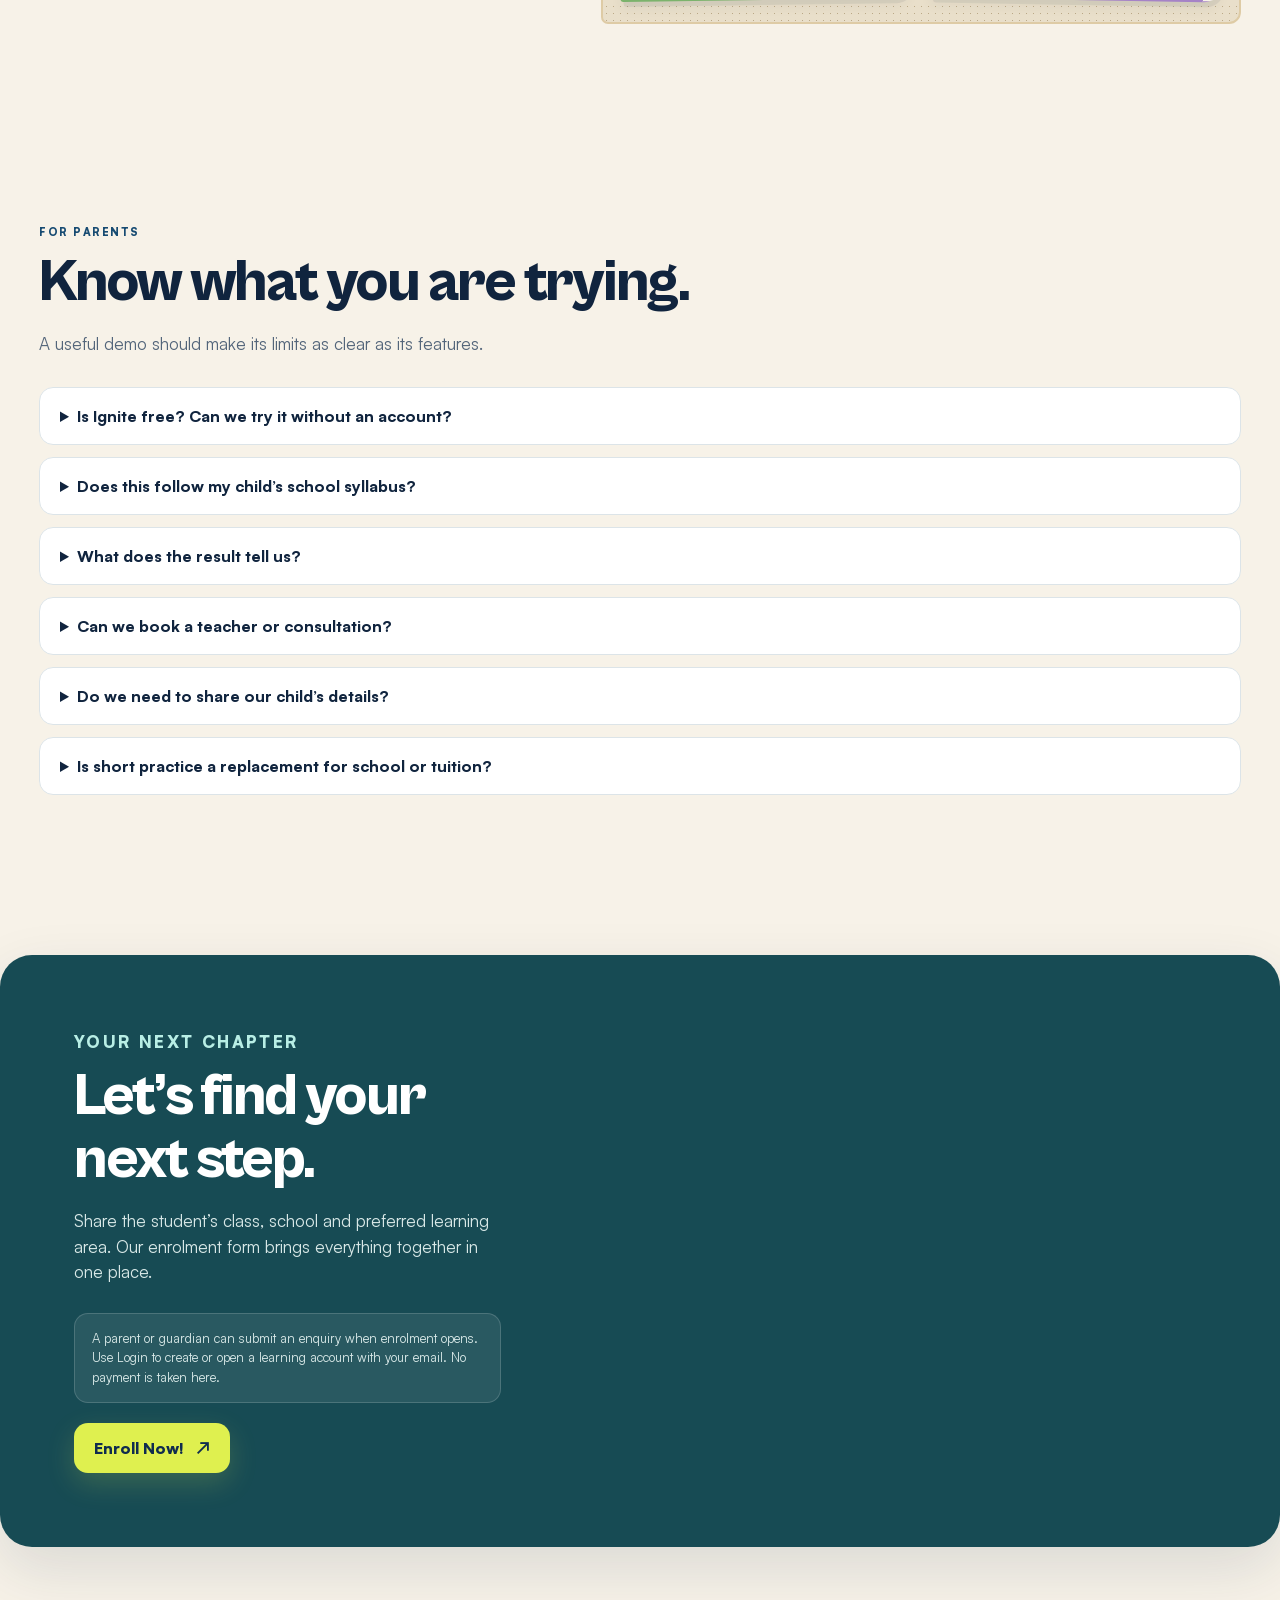
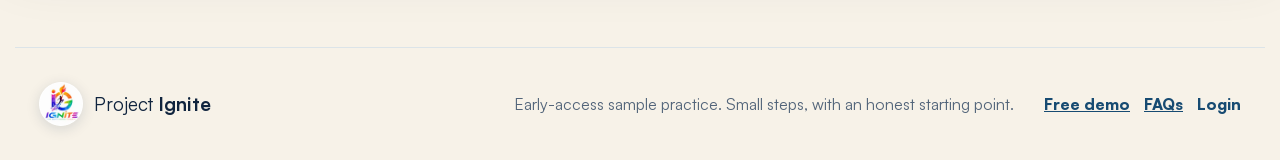
==== commit 931a99e7: "Refine continuous science surroundings and signed-in studio atmosphere" ====
--- a/index.html
+++ b/index.html
@@ -18,7 +18,7 @@
     <link rel="stylesheet" href="./account.css" />
     <link rel="stylesheet" href="./board.css" />
     <link rel="stylesheet" href="./labs.css?v=restore-20261024" />
-    <link rel="stylesheet" href="./environments.css?v=env-20261024" />
+    <link rel="stylesheet" href="./environments.css?v=env-refine-20261024" />
   </head>
   <body data-admissions="preview">
     <a class="skip-link" href="#main-content">Skip to main content</a>
@@ -309,8 +309,8 @@
       <div class="footer-links"><a href="#free-demo">Free demo</a><a href="#questions">FAQs</a><button class="open-enrollment" id="viewEnrollmentFooter" type="button" hidden>View enrollment</button><button class="open-login" type="button">Login</button></div>
     </footer>
 
-<script src="./environment-assets.js?v=env-20261024" defer></script>
-    <script src="./environments.js?v=env-20261024" defer></script>
+<script src="./environment-assets.js?v=env-refine-20261024" defer></script>
+    <script src="./environments.js?v=env-refine-20261024" defer></script>
     <script src="./platform-config.js?v=auth-20261022" defer></script>
     <script src="./firebase-session.js" defer></script>
     <script src="./enrollment-config.js" defer></script>
@@ -332,6 +332,6 @@
     <script src="./data/assessment-banks.js" defer></script>
     <script src="./demo-recovery.js" defer></script>
     <script src="./trial-diagrams.js?v=trial-20261023" defer></script>
-    <script src="./landing-demo.js?v=env-20261024" defer></script>
+    <script src="./landing-demo.js?v=env-refine-20261024" defer></script>
   </body>
 </html>
--- a/environments.css
+++ b/environments.css
@@ -10,7 +10,27 @@
 }
 .ignite-env-stage { position: fixed; inset: 0; z-index: -1; overflow: hidden; pointer-events: none; contain: strict; }
 .ignite-env-stage .ignite-env-svg { position: absolute; inset: 0; width: 100%; height: 100%; transform-origin: center; }
-.ignite-env-grain { position: absolute; inset: -40px; background-image: radial-gradient(#10243e20 .45px,transparent .75px),radial-gradient(#10243e12 .4px,transparent .7px); background-size: 9px 11px,13px 17px; background-position: 0 0,5px 4px; }
+.ignite-env-grain { position: absolute; inset: 0; width: 100%; height: 100%; pointer-events: none; }
+body.ignite-env-flow-ready { background-image: none; }
+body.ignite-env-ready[data-env-appearance="studio"]:not([data-env-mode="lab"]) {
+  --board-paper: #dfebef;
+  background-color: #dfebef;
+  background-image: radial-gradient(ellipse at 15% 0%,#f4f7ed99,transparent 65%),linear-gradient(155deg,#ffffff20,transparent 65%);
+  background-size: 100% 100%;
+  background-repeat: no-repeat;
+  transition: background-color 900ms ease;
+}
+body.ignite-env-ready[data-env-appearance="studio"] :is(.ignite-env-menu,.ignite-env-explorer) { --bg-paper: #f7f2e8; }
+body.ignite-env-ready[data-env-paper="true"] { background-image: radial-gradient(#bdb5a3 .65px,transparent .65px); background-size: 22px 22px; background-repeat: repeat; }
+.ignite-env-svg .env-vein { fill: none; stroke: #4f7767; stroke-width: 1.3; opacity: .7; }
+.ignite-env-svg .env-vein.fine { stroke-width: .55; opacity: .45; }
+.ignite-env-svg .env-epidermis { fill: none; stroke: #4f7767; stroke-width: .22; opacity: .6; }
+.ignite-env-svg .env-stoma { stroke: #496953; stroke-width: .32; }
+.ignite-env-svg .env-tetra-cage { stroke: #7395a1; stroke-width: .8; stroke-dasharray: 3 7; fill: none; opacity: .65; }
+.ignite-env-svg .env-atom-h { font: 600 20px var(--font-body,sans-serif); fill: #31556a; }
+.ignite-env-svg .env-atom-c { font: 650 32px var(--font-body,sans-serif); fill: #fffdf7; }
+.ignite-env-svg .env-art-label.small { font-size: 13px; letter-spacing: 2px; }
+.ignite-env-svg .env-art-label.tiny { font-size: 11px; letter-spacing: .3px; }
 .ignite-env-svg { color: var(--ink-navy); }
 .ignite-env-svg :is(.line-primary,.line-secondary,.line-fine) { stroke: var(--ink-navy); stroke-linecap: round; stroke-linejoin: round; }
 .ignite-env-svg :is(.line-primary,.line-secondary,.line-fine):not([fill]) { fill: none; }
@@ -28,7 +48,7 @@
 .ignite-env-menu button:hover:not(:disabled), .ignite-env-menu button[aria-pressed="true"] { background: var(--lime,#dff04f); }
 .ignite-env-menu button:disabled { cursor: default; opacity: .55; }
 .ignite-env-motion-note { font-size: 11px; display: block; margin-top: 8px; }
-dialog.ignite-env-explorer { --bg-paper: var(--board-paper,#f7f2e8); --ink-navy: var(--ink,#10243e); box-sizing: border-box; width: min(1120px,calc(100vw - 32px)); height: auto; max-width: none; max-height: calc(100dvh - 32px); overflow: auto; margin: auto; padding: 22px; color: var(--ink-navy); background: var(--bg-paper); border: 1px solid #a69983; border-top: 4px solid var(--lime,#dff04f); border-radius: 4px 14px 5px 12px; box-shadow: 5px 7px 0 #10243e20; font: 14px/1.6 var(--font-body,"Satoshi",sans-serif); }
+dialog.ignite-env-explorer { --bg-paper: var(--board-paper,#f7f2e8); --ink-navy: var(--ink,#10243e); box-sizing: border-box; width: min(1120px,calc(100vw - 32px)); height: fit-content; min-height: 0; max-width: none; max-height: calc(100dvh - 32px); overflow: auto; margin: auto; padding: 22px; color: var(--ink-navy); background: var(--bg-paper); border: 1px solid #a69983; border-top: 4px solid var(--lime,#dff04f); border-radius: 4px 14px 5px 12px; box-shadow: 5px 7px 0 #10243e20; font: 14px/1.6 var(--font-body,"Satoshi",sans-serif); }
 dialog.ignite-env-explorer::backdrop { background: #f7f2e8ee; backdrop-filter: blur(2px); }
 .ignite-env-explorer-heading { display: flex; align-items: center; justify-content: space-between; gap: 16px; }
 .ignite-env-explorer-heading h2 { margin: 0; font: 800 clamp(23px,3vw,34px)/1.2 var(--font-display,"Cabinet Grotesk",sans-serif); }
@@ -48,6 +68,8 @@
 .ignite-env-inspection-art .line-secondary { opacity: .65; stroke-width: 1.5; }
 .ignite-env-inspection-art .line-fine { opacity: .6; stroke-width: 1.2; }
 .ignite-env-pins { position: absolute; inset: 0; pointer-events: none; }
+.ignite-env-leaders { position: absolute; inset: 0; width: 100%; height: 100%; overflow: visible; }
+.ignite-env-leaders line { stroke: #536c7b; stroke-width: 1; stroke-dasharray: 3 3; }
 .ignite-env-pins .ignite-env-pin { position: absolute; min-width: 44px; min-height: 44px; padding: 0; border: 1px solid var(--ink-navy); border-radius: 50%; background: var(--lime,#dff04f); transform: translate(-50%,-50%); pointer-events: auto; }
 .ignite-env-labels { min-width: 0; }
 .ignite-env-label { min-height: 0; margin: 0 0 10px; border: 0; border-bottom: 1px dashed #cbbfa8; padding: 0 0 10px; background: transparent; }
@@ -65,6 +87,7 @@
   .ignite-env-inspection-art { height: clamp(200px,33dvh,300px); }
 }
 @media(prefers-reduced-motion:reduce) {
+  body.ignite-env-ready { transition: none !important; }
   .ignite-env-stage *, .ignite-env-explorer * { transition: none !important; animation: none !important; }
 }
 @media print { .ignite-env-stage,.ignite-env-toolbar,.ignite-env-explorer { display: none !important; } }
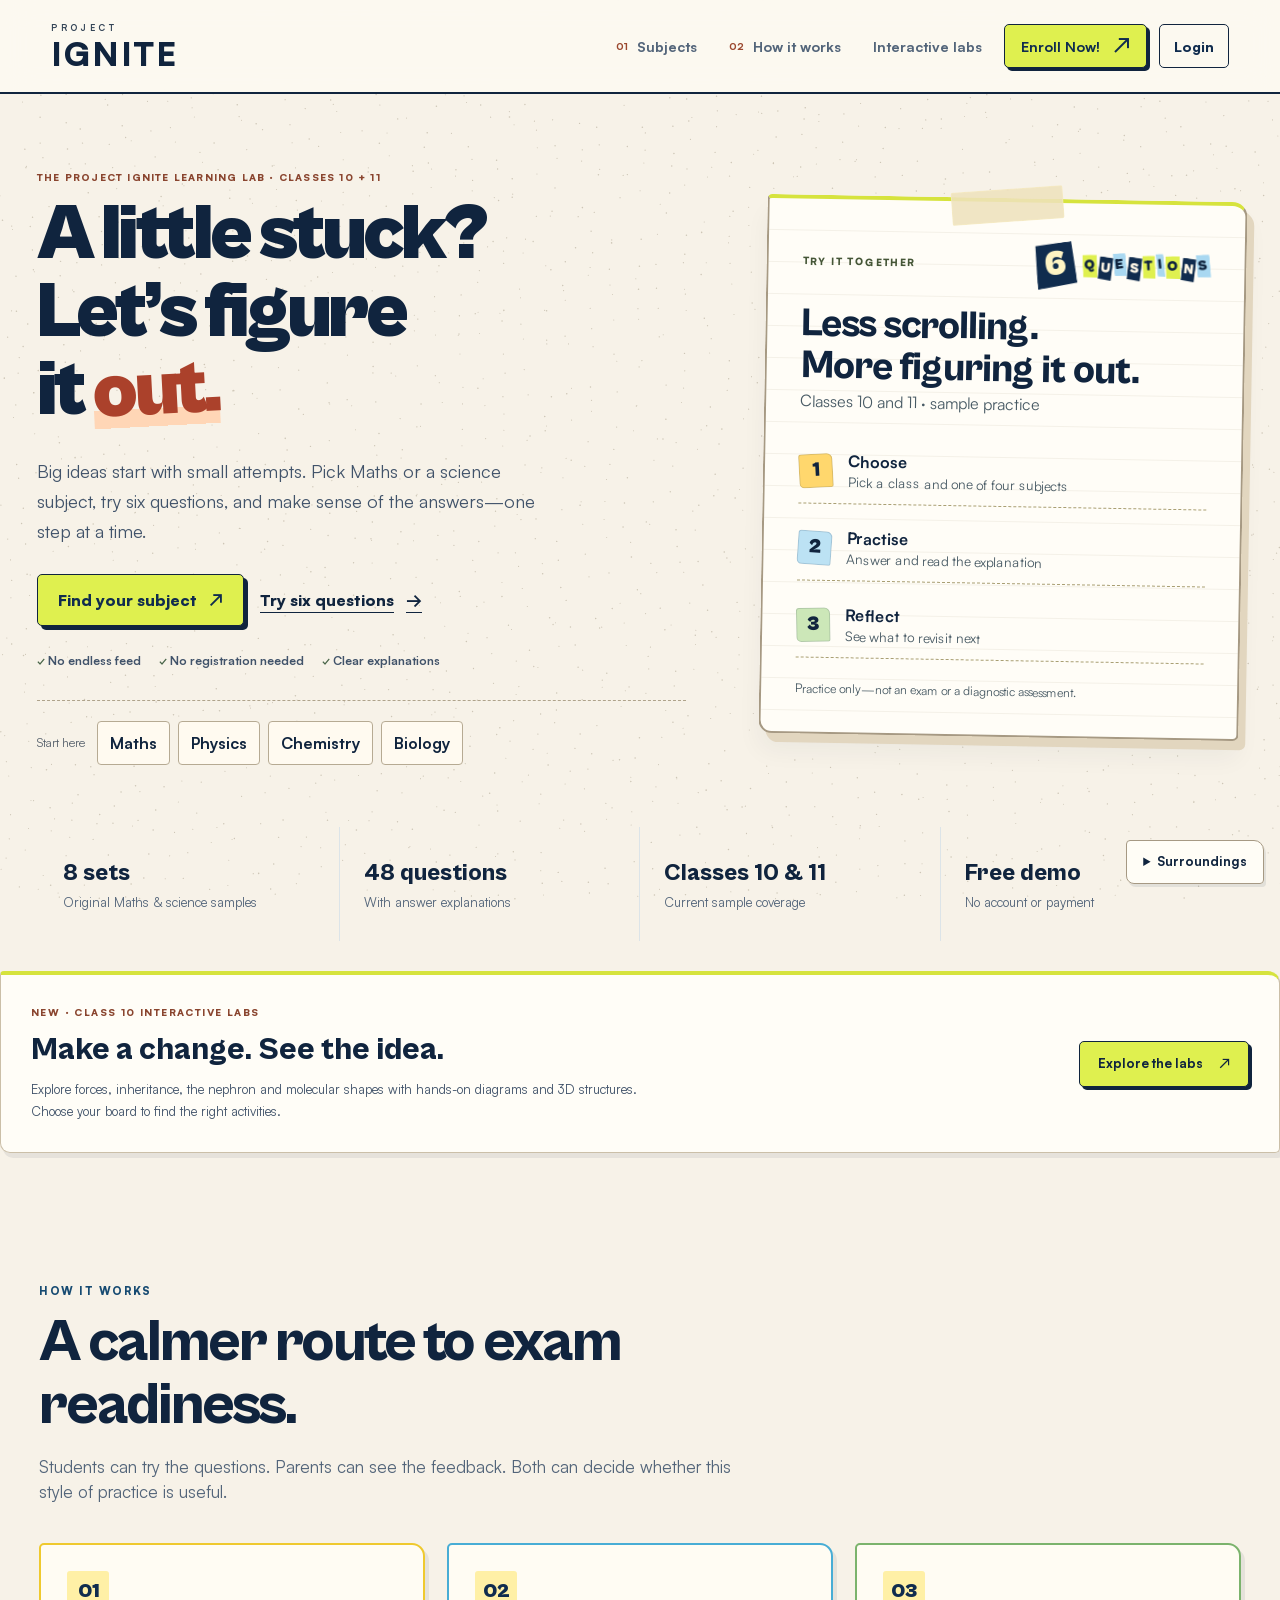
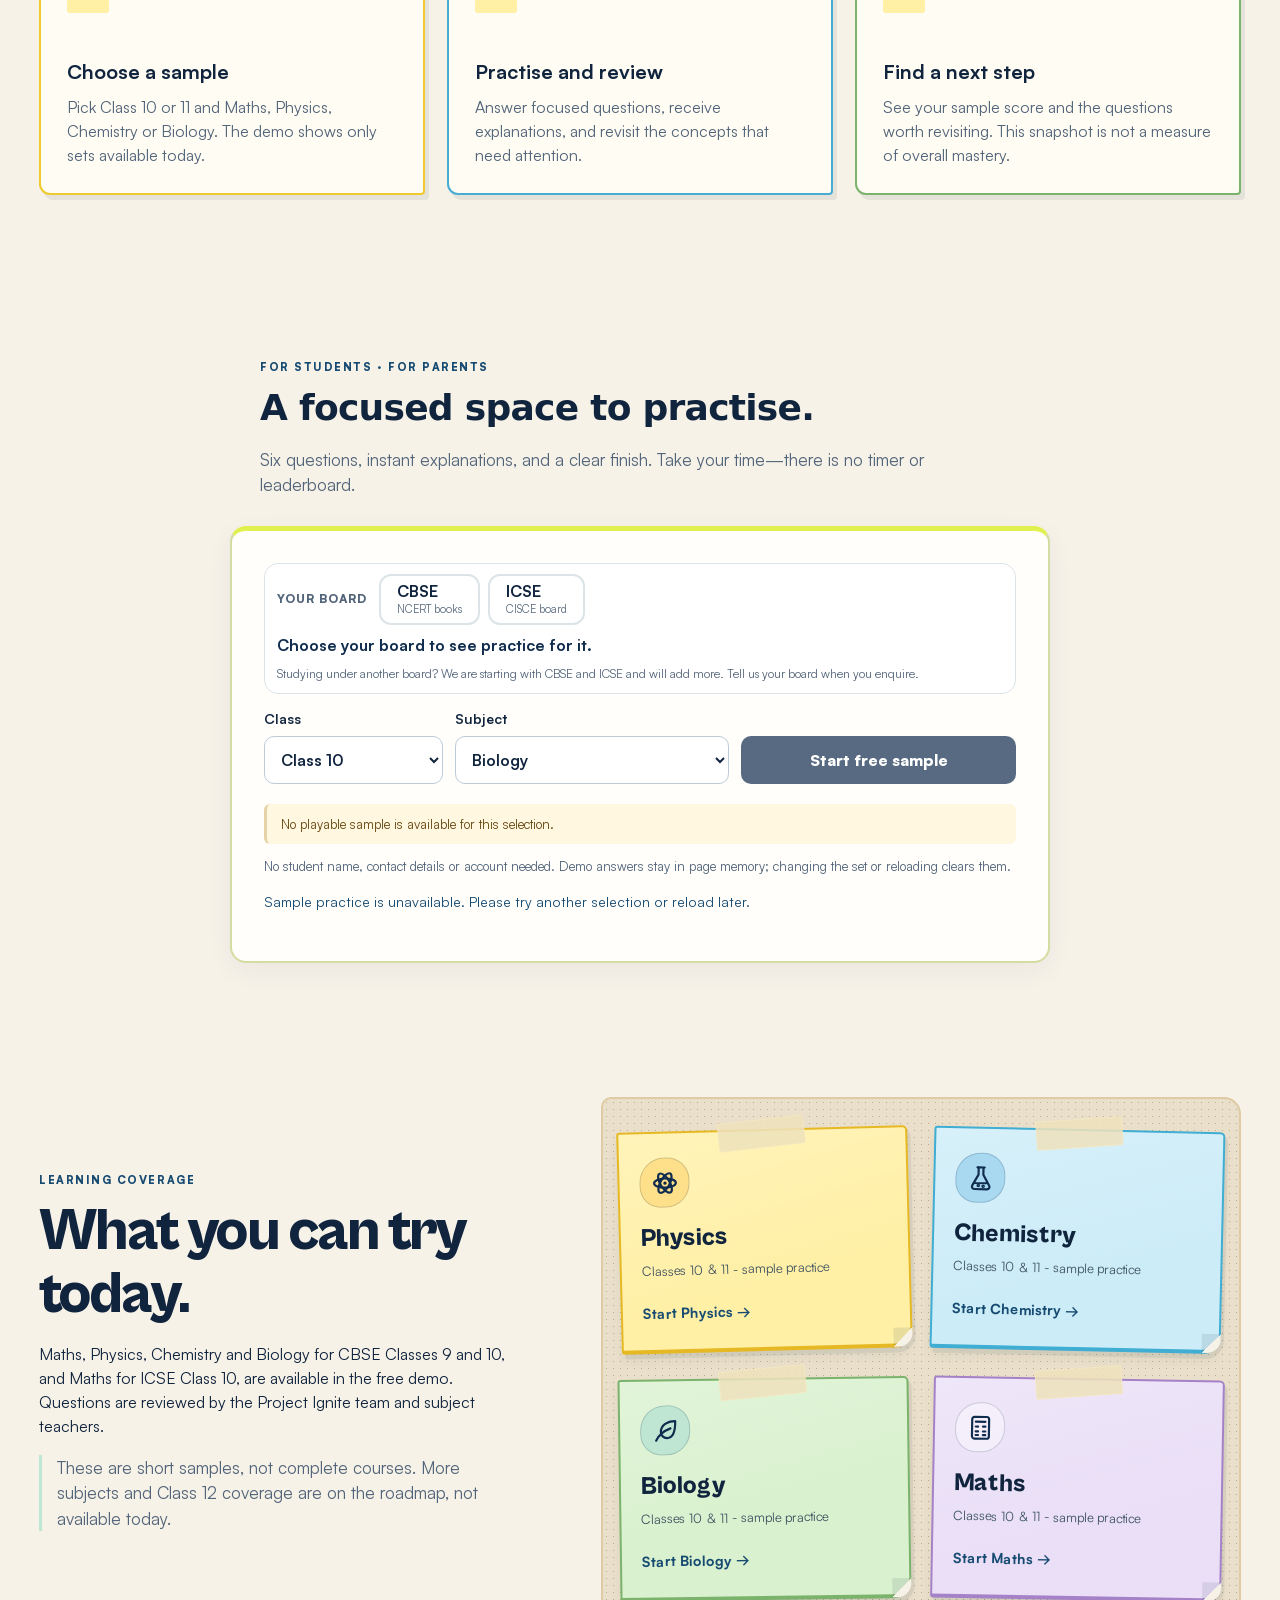
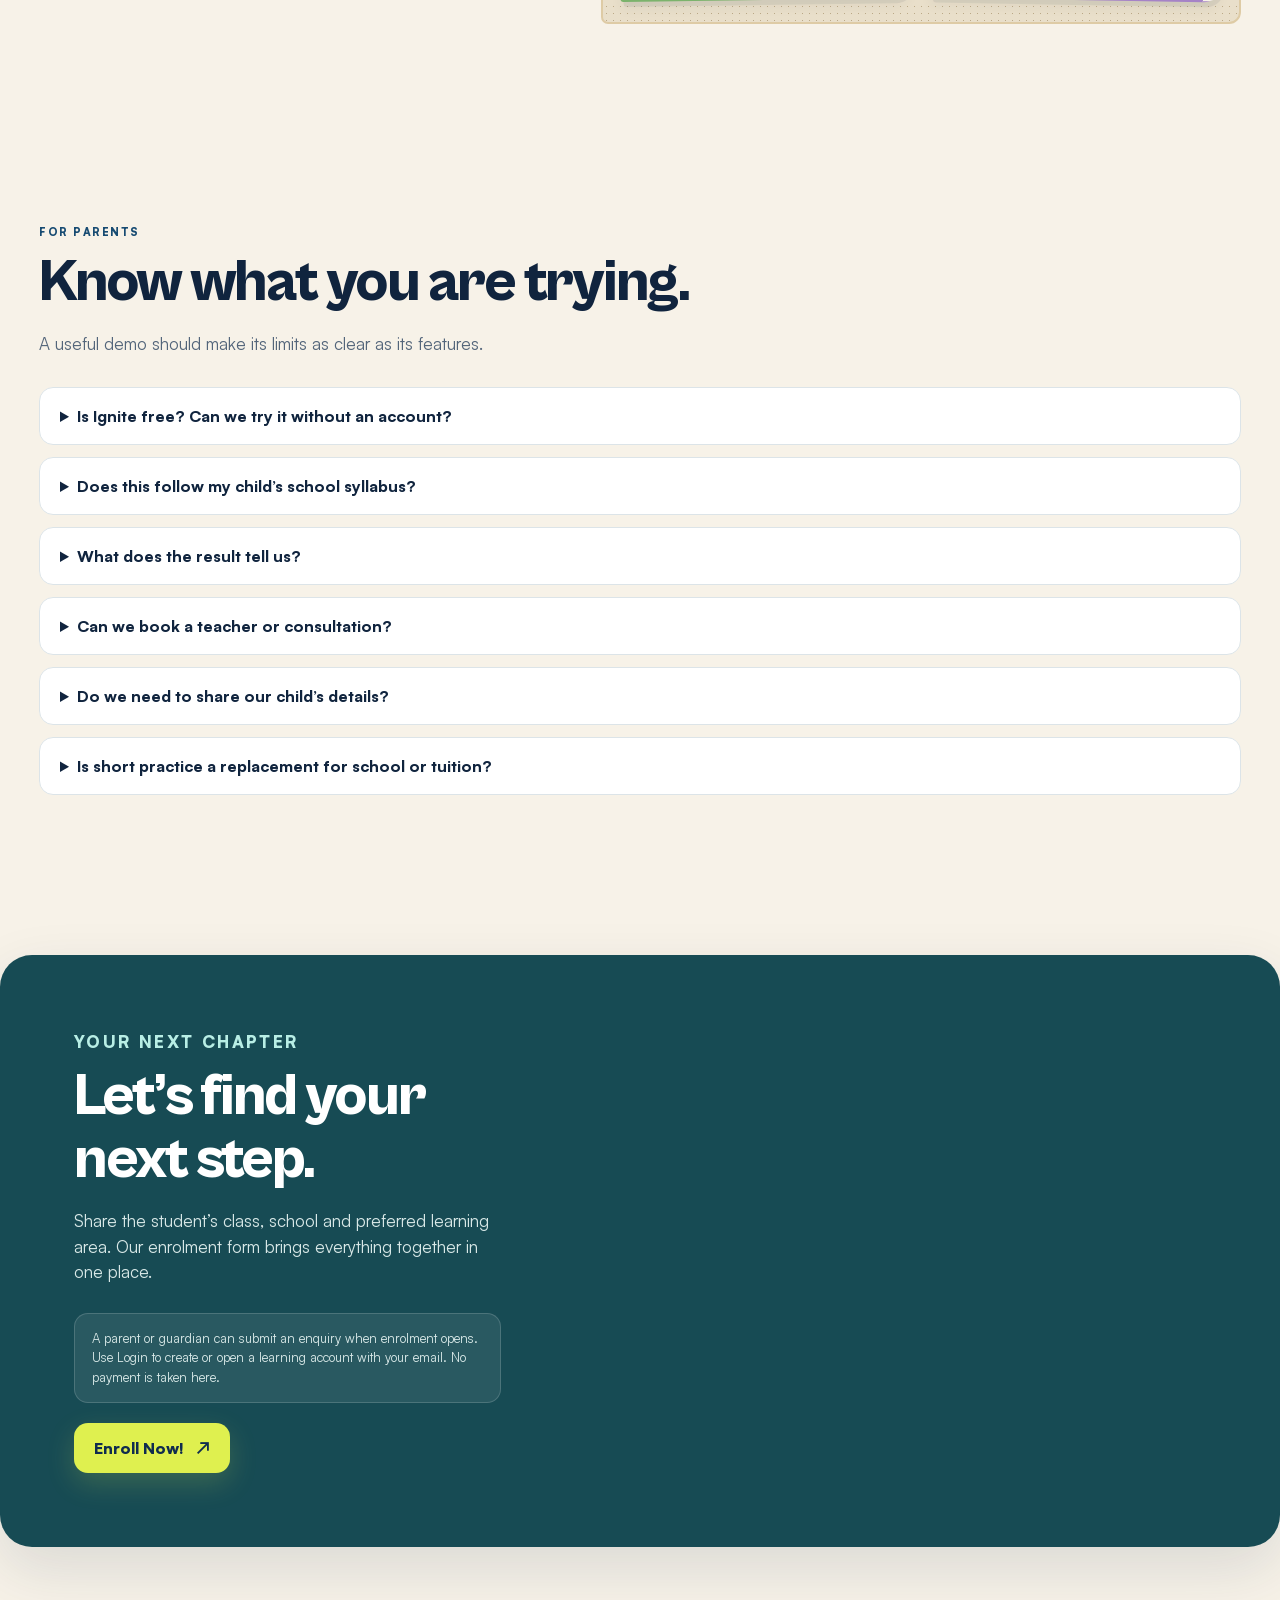
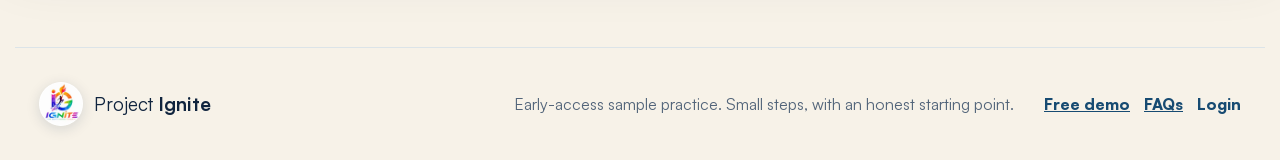
==== commit d8024dd7: "Remove leaf and math backgrounds and add scroll-driven grain currents" ====
--- a/index.html
+++ b/index.html
@@ -18,7 +18,7 @@
     <link rel="stylesheet" href="./account.css" />
     <link rel="stylesheet" href="./board.css" />
     <link rel="stylesheet" href="./labs.css?v=restore-20261024" />
-    <link rel="stylesheet" href="./environments.css?v=env-refine-20261024" />
+    <link rel="stylesheet" href="./environments.css?v=env-flow-20261024" />
   </head>
   <body data-admissions="preview">
     <a class="skip-link" href="#main-content">Skip to main content</a>
@@ -309,8 +309,8 @@
       <div class="footer-links"><a href="#free-demo">Free demo</a><a href="#questions">FAQs</a><button class="open-enrollment" id="viewEnrollmentFooter" type="button" hidden>View enrollment</button><button class="open-login" type="button">Login</button></div>
     </footer>
 
-<script src="./environment-assets.js?v=env-refine-20261024" defer></script>
-    <script src="./environments.js?v=env-refine-20261024" defer></script>
+<script src="./environment-assets.js?v=env-flow-20261024" defer></script>
+    <script src="./environments.js?v=env-flow-20261024" defer></script>
     <script src="./platform-config.js?v=auth-20261022" defer></script>
     <script src="./firebase-session.js" defer></script>
     <script src="./enrollment-config.js" defer></script>
@@ -332,6 +332,6 @@
     <script src="./data/assessment-banks.js" defer></script>
     <script src="./demo-recovery.js" defer></script>
     <script src="./trial-diagrams.js?v=trial-20261023" defer></script>
-    <script src="./landing-demo.js?v=env-refine-20261024" defer></script>
+    <script src="./landing-demo.js?v=env-flow-20261024" defer></script>
   </body>
 </html>
--- a/environments.css
+++ b/environments.css
@@ -22,11 +22,7 @@
 }
 body.ignite-env-ready[data-env-appearance="studio"] :is(.ignite-env-menu,.ignite-env-explorer) { --bg-paper: #f7f2e8; }
 body.ignite-env-ready[data-env-paper="true"] { background-image: radial-gradient(#bdb5a3 .65px,transparent .65px); background-size: 22px 22px; background-repeat: repeat; }
-.ignite-env-svg .env-vein { fill: none; stroke: #4f7767; stroke-width: 1.3; opacity: .7; }
-.ignite-env-svg .env-vein.fine { stroke-width: .55; opacity: .45; }
-.ignite-env-svg .env-epidermis { fill: none; stroke: #4f7767; stroke-width: .22; opacity: .6; }
-.ignite-env-svg .env-stoma { stroke: #496953; stroke-width: .32; }
-.ignite-env-svg .env-tetra-cage { stroke: #7395a1; stroke-width: .8; stroke-dasharray: 3 7; fill: none; opacity: .65; }
+.ignite-env-stage > .ignite-env-svg { mask-image: linear-gradient(transparent,#000 16%,#000 84%,transparent); }
 .ignite-env-svg .env-atom-h { font: 600 20px var(--font-body,sans-serif); fill: #31556a; }
 .ignite-env-svg .env-atom-c { font: 650 32px var(--font-body,sans-serif); fill: #fffdf7; }
 .ignite-env-svg .env-art-label.small { font-size: 13px; letter-spacing: 2px; }
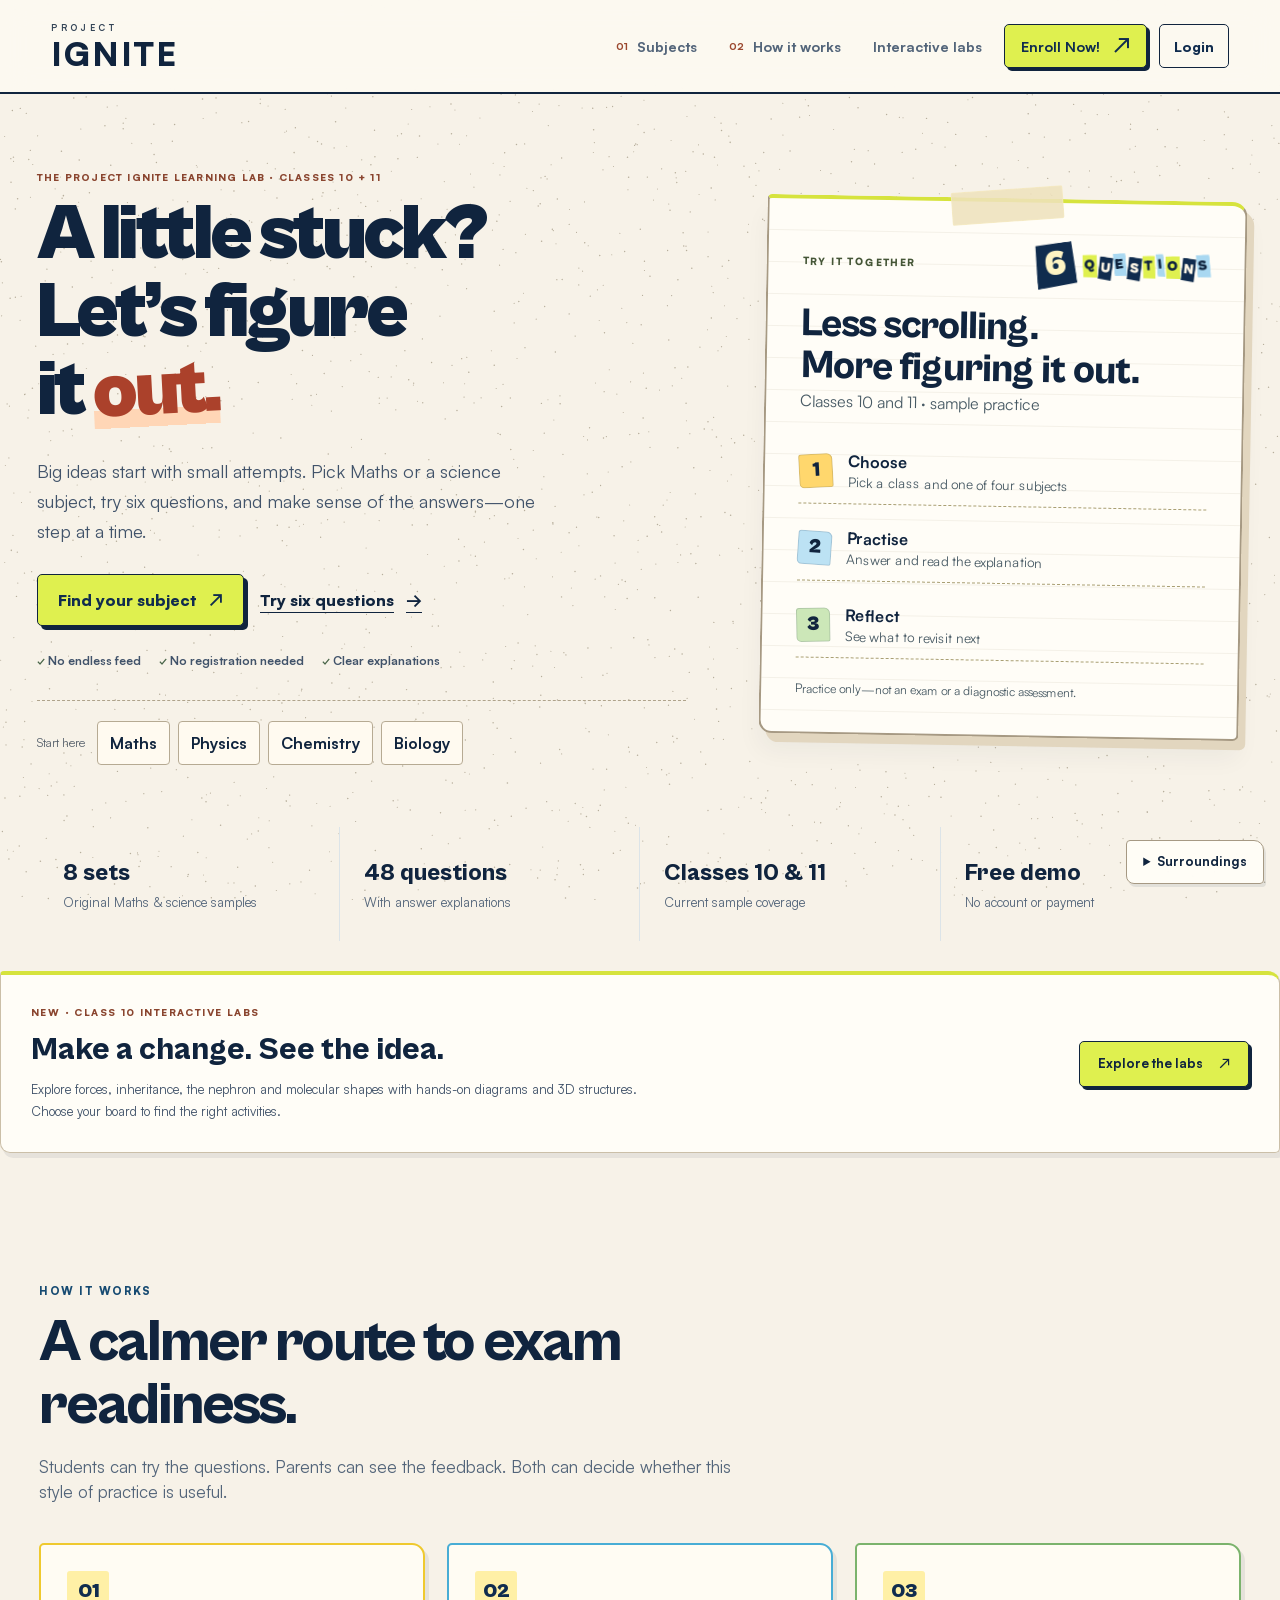
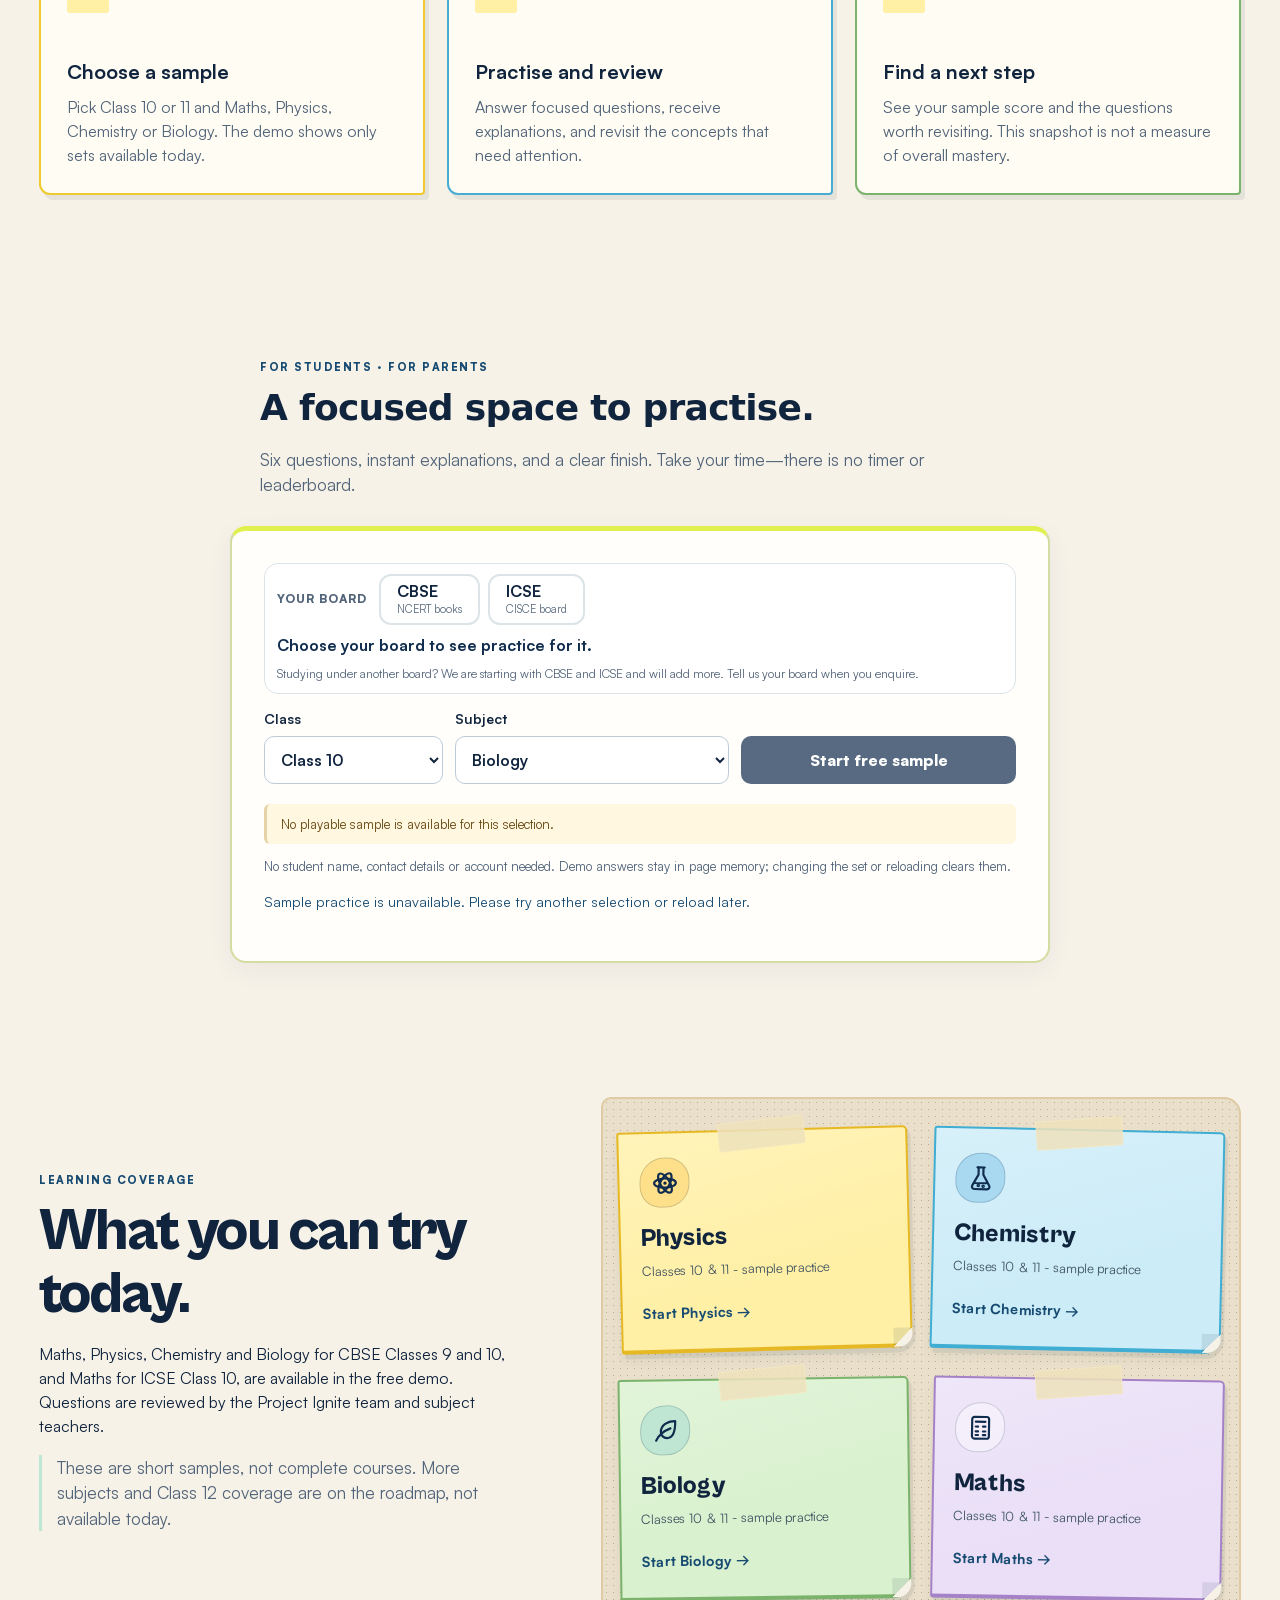
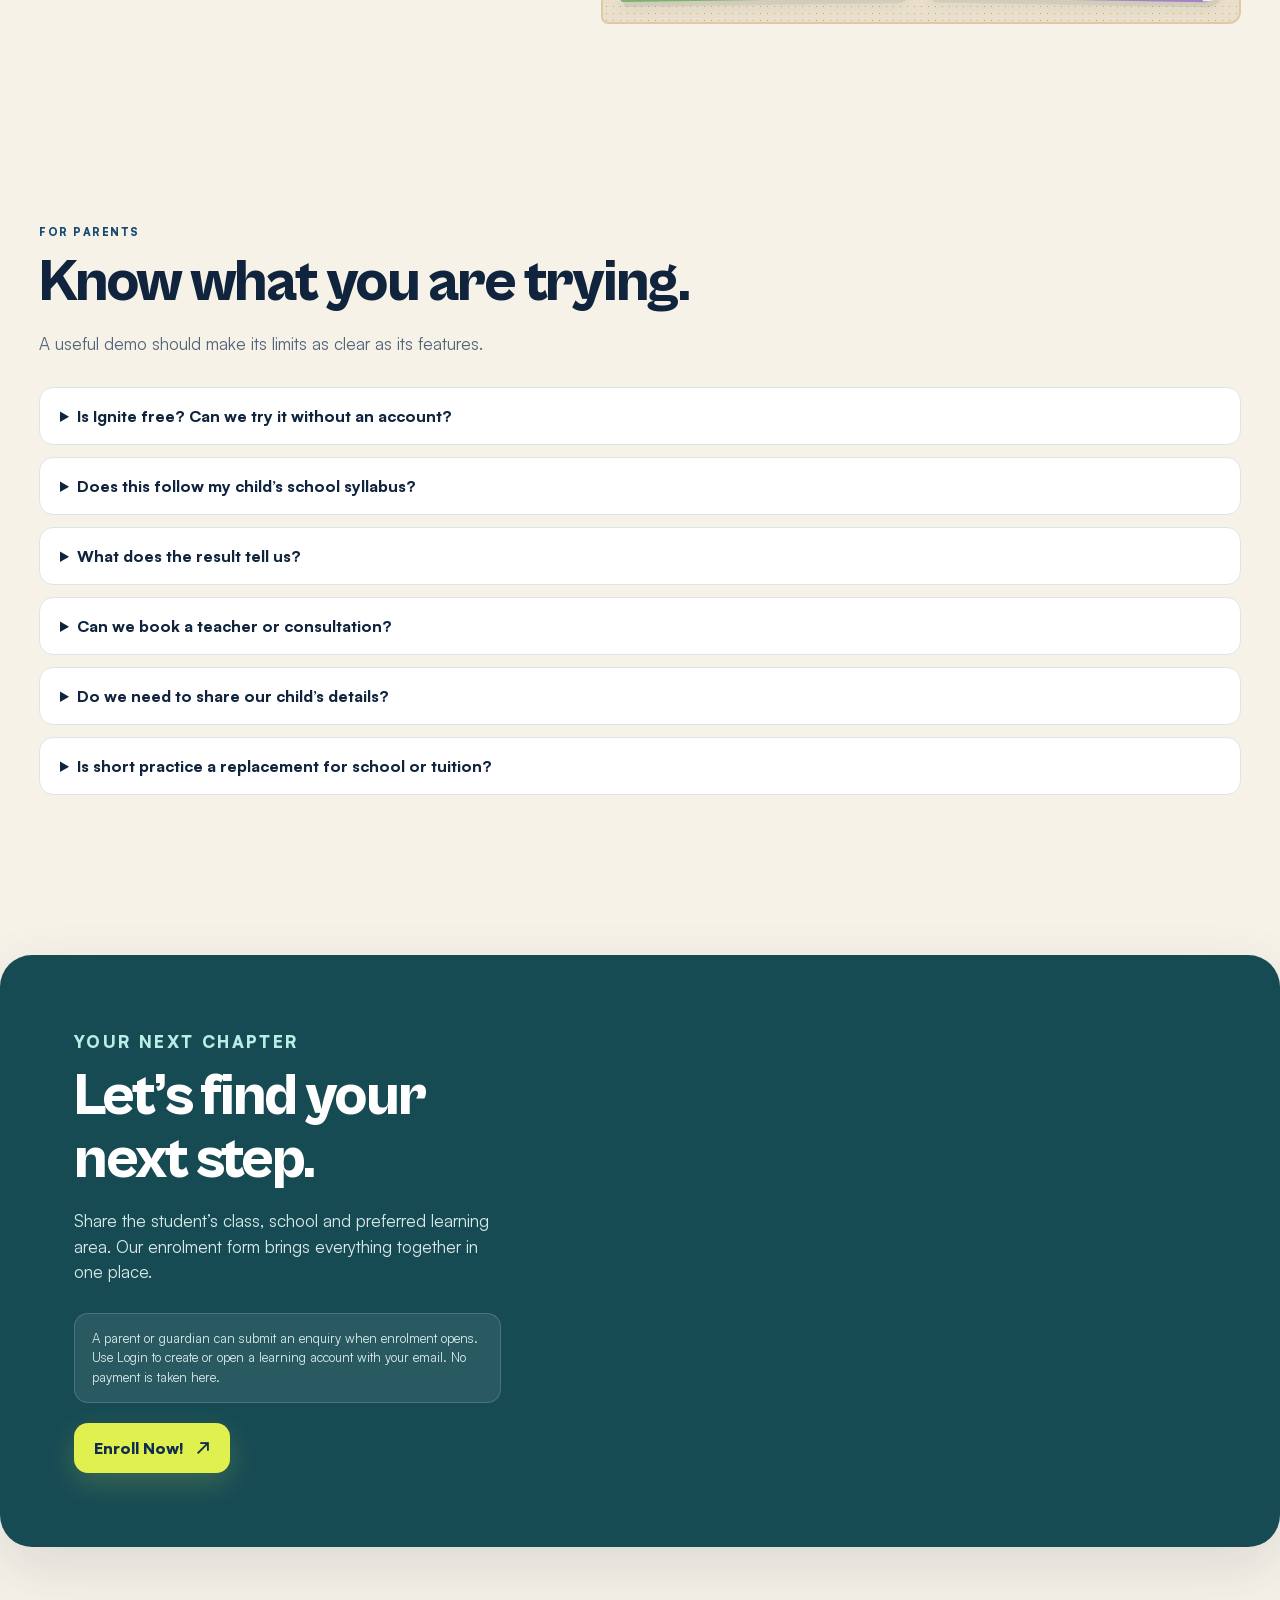
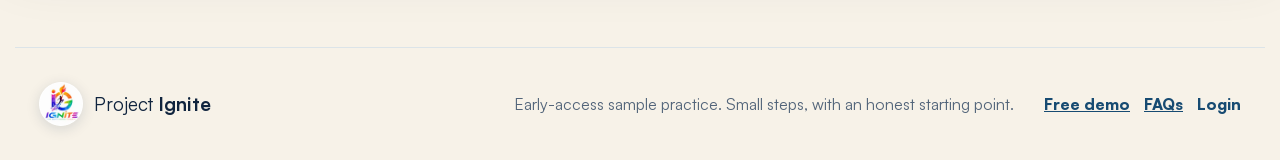
==== commit 9e60ff3b: "Add landing ripple currents and a persistent dashboard scenery switch" ====
--- a/index.html
+++ b/index.html
@@ -18,7 +18,7 @@
     <link rel="stylesheet" href="./account.css" />
     <link rel="stylesheet" href="./board.css" />
     <link rel="stylesheet" href="./labs.css?v=restore-20261024" />
-    <link rel="stylesheet" href="./environments.css?v=env-flow-20261024" />
+    <link rel="stylesheet" href="./environments.css?v=env-water-20261025" />
   </head>
   <body data-admissions="preview">
     <a class="skip-link" href="#main-content">Skip to main content</a>
@@ -309,8 +309,8 @@
       <div class="footer-links"><a href="#free-demo">Free demo</a><a href="#questions">FAQs</a><button class="open-enrollment" id="viewEnrollmentFooter" type="button" hidden>View enrollment</button><button class="open-login" type="button">Login</button></div>
     </footer>
 
-<script src="./environment-assets.js?v=env-flow-20261024" defer></script>
-    <script src="./environments.js?v=env-flow-20261024" defer></script>
+<script src="./environment-assets.js?v=env-water-20261025" defer></script>
+    <script src="./environments.js?v=env-water-20261025" defer></script>
     <script src="./platform-config.js?v=auth-20261022" defer></script>
     <script src="./firebase-session.js" defer></script>
     <script src="./enrollment-config.js" defer></script>
@@ -332,6 +332,6 @@
     <script src="./data/assessment-banks.js" defer></script>
     <script src="./demo-recovery.js" defer></script>
     <script src="./trial-diagrams.js?v=trial-20261023" defer></script>
-    <script src="./landing-demo.js?v=env-flow-20261024" defer></script>
+    <script src="./landing-demo.js?v=env-water-20261025" defer></script>
   </body>
 </html>
--- a/environments.css
+++ b/environments.css
@@ -40,6 +40,12 @@
 .ignite-env-toolbar > summary { cursor: pointer; min-height: 44px; padding: 11px 16px; background: #fffdf7f5; border: 1px solid #a69983; border-radius: 4px 10px 4px 8px; box-shadow: 2px 3px 0 #10243e16; font-weight: 750; }
 .ignite-env-menu { position: absolute; bottom: calc(100% + 8px); right: 0; width: min(300px,calc(100vw - 32px)); max-height: min(510px,65dvh); overflow: auto; padding: 14px; background: var(--bg-paper); border: 1px solid #a69983; border-top: 4px solid var(--lime,#dff04f); border-radius: 4px 12px 5px 10px; box-shadow: 3px 5px 0 #10243e20; }
 .ignite-env-caption { margin: 0 0 10px; font-size: 12px; }
+.ignite-env-dashboard-picker { display:flex;align-items:center;flex-wrap:wrap;gap:8px;margin:12px 0 18px;color:var(--ink-navy);font:13px/1.4 var(--font-body,"Satoshi",sans-serif); }
+.ignite-env-dashboard-picker > span { margin-right:4px;color:var(--ink-soft,#53657a); }
+.ignite-env-dashboard-picker button { min-height:44px;padding:8px 16px;border:1px solid #a69983;border-radius:5px;background:#fffdf7;color:var(--ink-navy);font:700 13px/1.4 var(--font-body,"Satoshi",sans-serif);cursor:pointer; }
+.ignite-env-dashboard-picker button[aria-pressed="true"] { background:var(--lime,#dff04f);box-shadow:2px 2px 0 #10243e20; }
+.ignite-env-dashboard-picker button:focus-visible { outline:3px solid var(--ink-navy);outline-offset:3px; }
+.ignite-env-dashboard-picker[hidden] { display:none; }
 .ignite-env-menu button { display: block; width: 100%; min-height: 44px; padding: 8px 12px; margin-bottom: 6px; border: 1px solid #a69983; border-radius: 5px; text-align: left; background: #fffdf7; color: var(--ink-navy); font: inherit; cursor: pointer; }
 .ignite-env-menu button:hover:not(:disabled), .ignite-env-menu button[aria-pressed="true"] { background: var(--lime,#dff04f); }
 .ignite-env-menu button:disabled { cursor: default; opacity: .55; }
@@ -86,7 +92,7 @@
   body.ignite-env-ready { transition: none !important; }
   .ignite-env-stage *, .ignite-env-explorer * { transition: none !important; animation: none !important; }
 }
-@media print { .ignite-env-stage,.ignite-env-toolbar,.ignite-env-explorer { display: none !important; } }
+@media print { .ignite-env-stage,.ignite-env-toolbar,.ignite-env-explorer,.ignite-env-dashboard-picker { display: none !important; } }
 @media(forced-colors:active) {
   .ignite-env-stage { display: none; }
   .ignite-env-toolbar > summary,.ignite-env-menu,dialog.ignite-env-explorer,.ignite-env-explorer button { background: Canvas; color: CanvasText; border-color: CanvasText; }
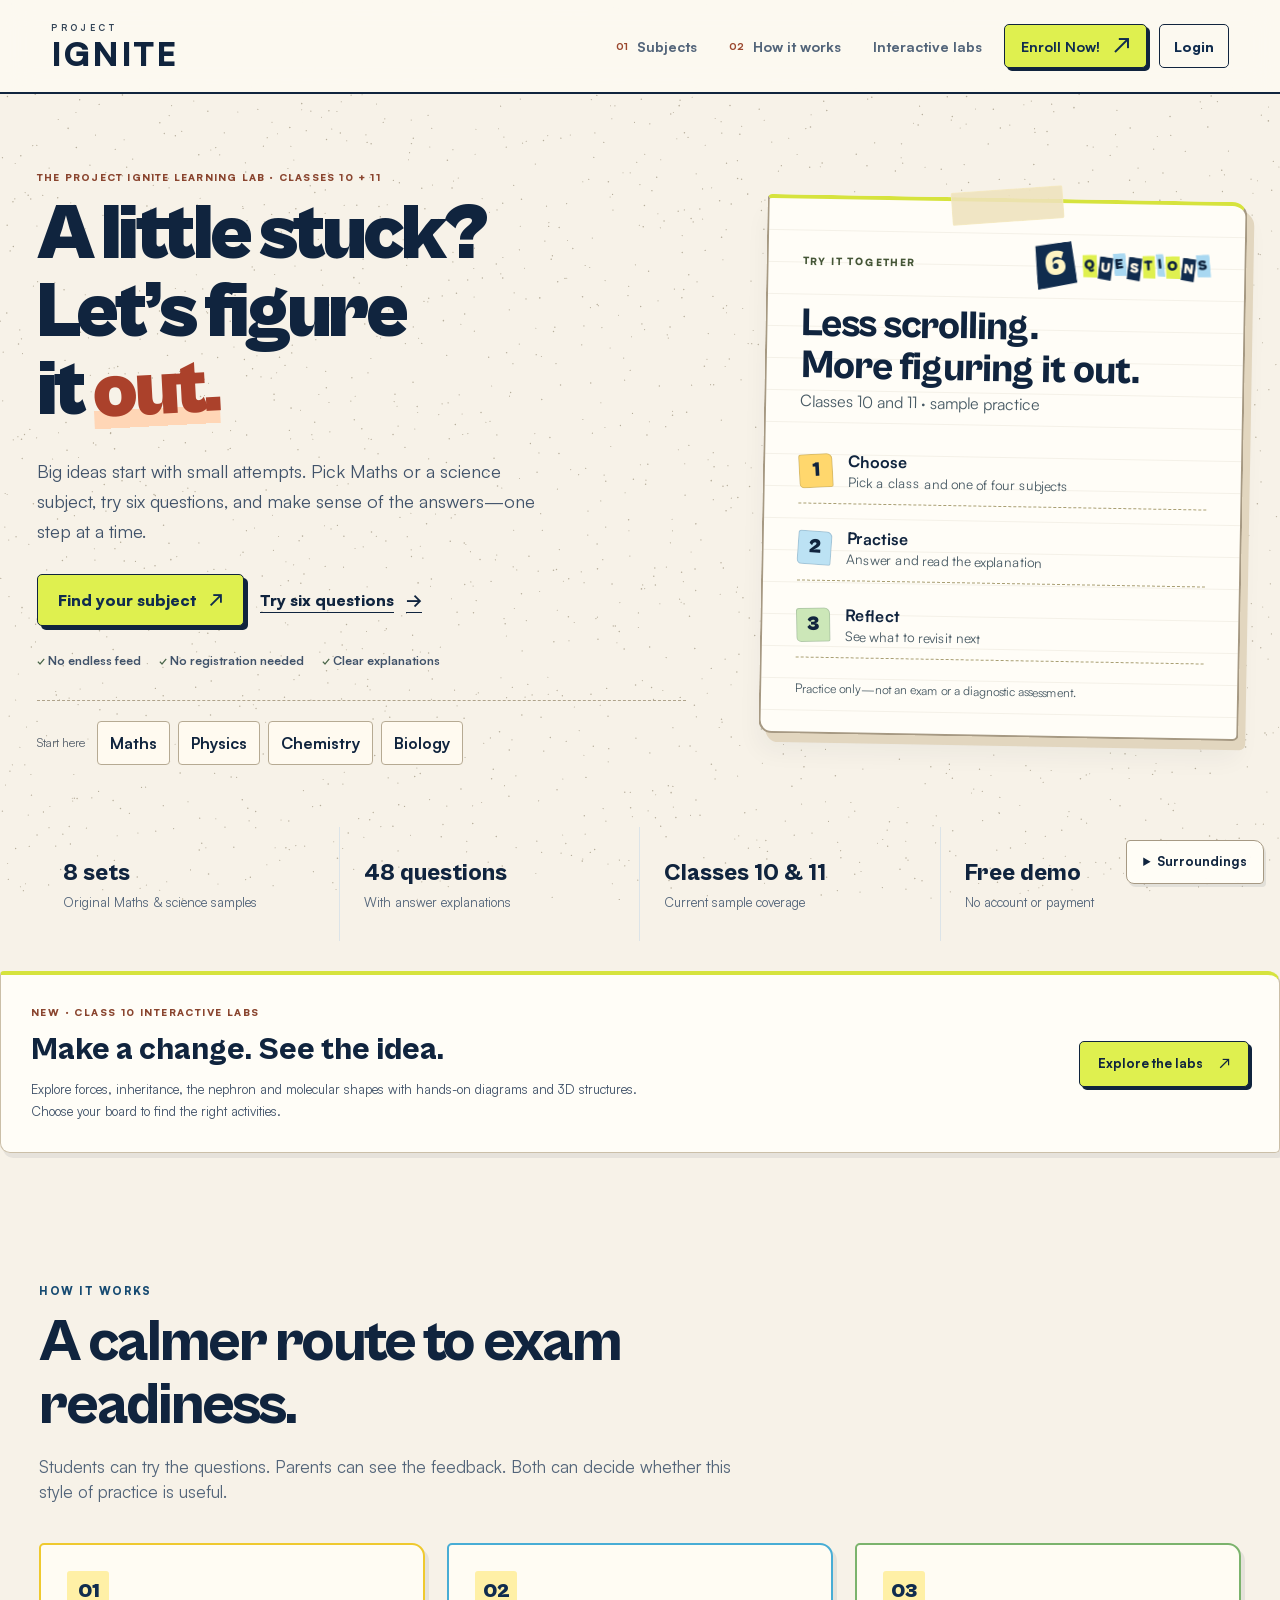
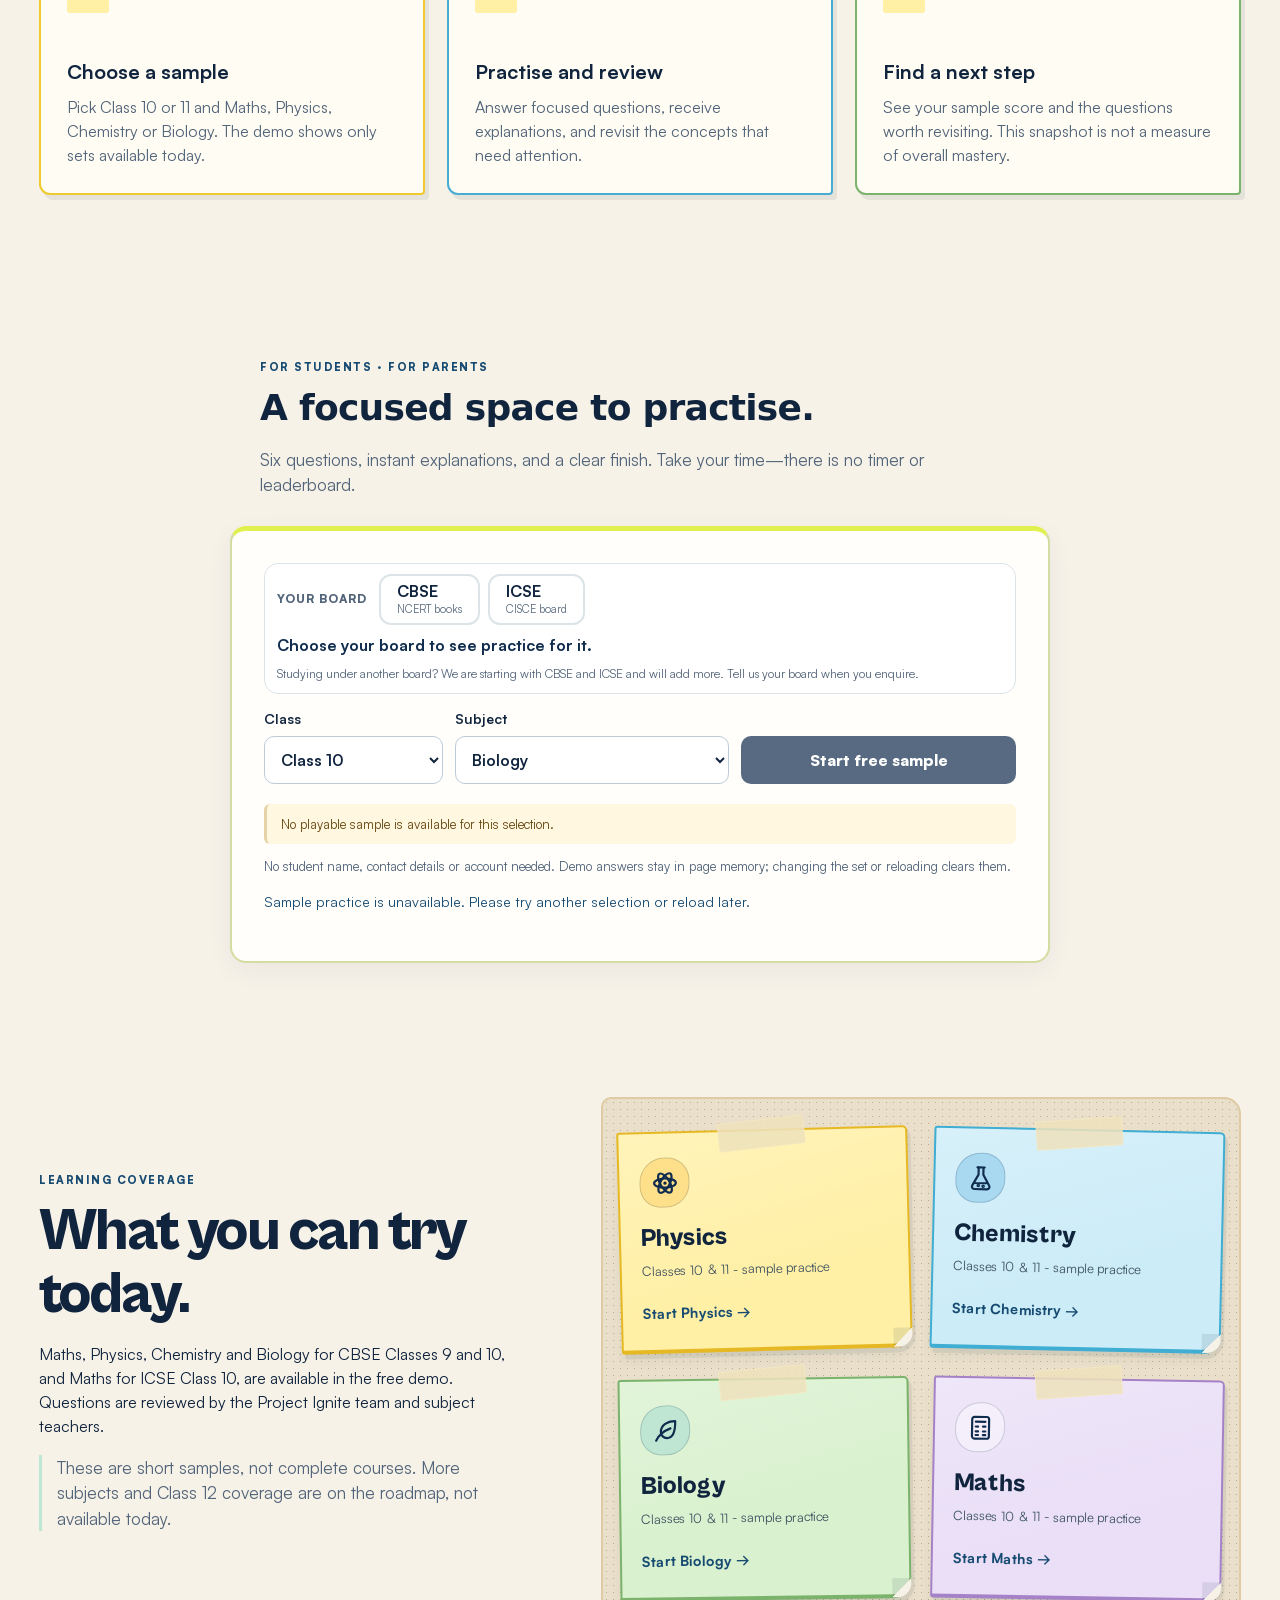
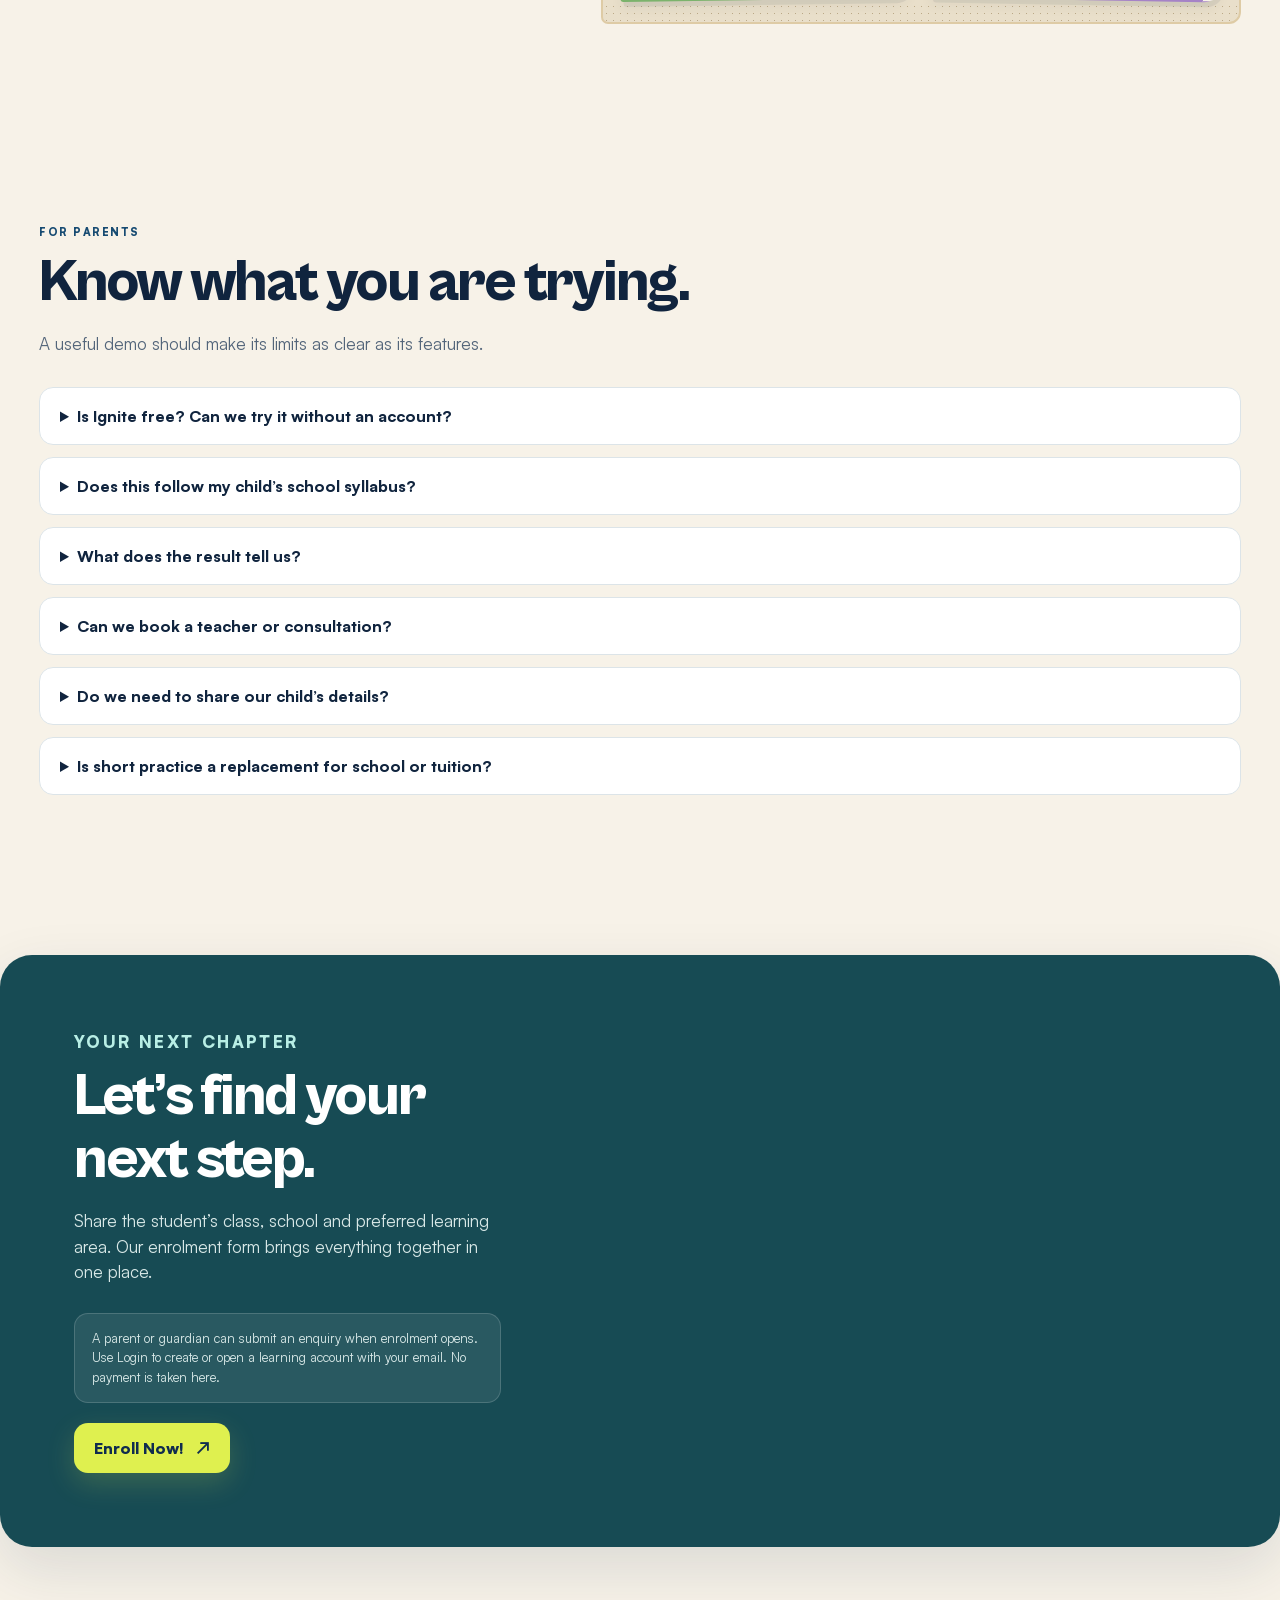
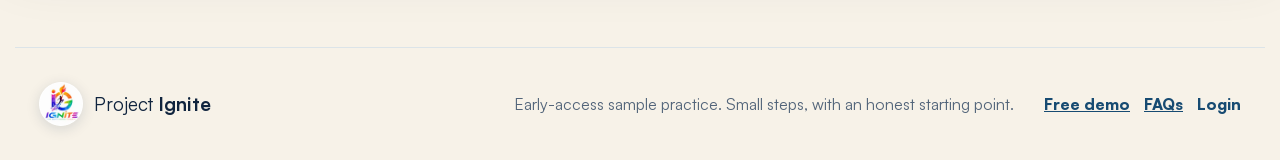
==== commit 48a57df1: "Let landing grains scatter around the moving cursor and settle back" ====
--- a/index.html
+++ b/index.html
@@ -18,7 +18,7 @@
     <link rel="stylesheet" href="./account.css" />
     <link rel="stylesheet" href="./board.css" />
     <link rel="stylesheet" href="./labs.css?v=restore-20261024" />
-    <link rel="stylesheet" href="./environments.css?v=env-water-20261025" />
+    <link rel="stylesheet" href="./environments.css?v=env-cursor-20261025" />
   </head>
   <body data-admissions="preview">
     <a class="skip-link" href="#main-content">Skip to main content</a>
@@ -309,8 +309,8 @@
       <div class="footer-links"><a href="#free-demo">Free demo</a><a href="#questions">FAQs</a><button class="open-enrollment" id="viewEnrollmentFooter" type="button" hidden>View enrollment</button><button class="open-login" type="button">Login</button></div>
     </footer>
 
-<script src="./environment-assets.js?v=env-water-20261025" defer></script>
-    <script src="./environments.js?v=env-water-20261025" defer></script>
+<script src="./environment-assets.js?v=env-cursor-20261025" defer></script>
+    <script src="./environments.js?v=env-cursor-20261025" defer></script>
     <script src="./platform-config.js?v=auth-20261022" defer></script>
     <script src="./firebase-session.js" defer></script>
     <script src="./enrollment-config.js" defer></script>
@@ -332,6 +332,6 @@
     <script src="./data/assessment-banks.js" defer></script>
     <script src="./demo-recovery.js" defer></script>
     <script src="./trial-diagrams.js?v=trial-20261023" defer></script>
-    <script src="./landing-demo.js?v=env-water-20261025" defer></script>
+    <script src="./landing-demo.js?v=env-cursor-20261025" defer></script>
   </body>
 </html>
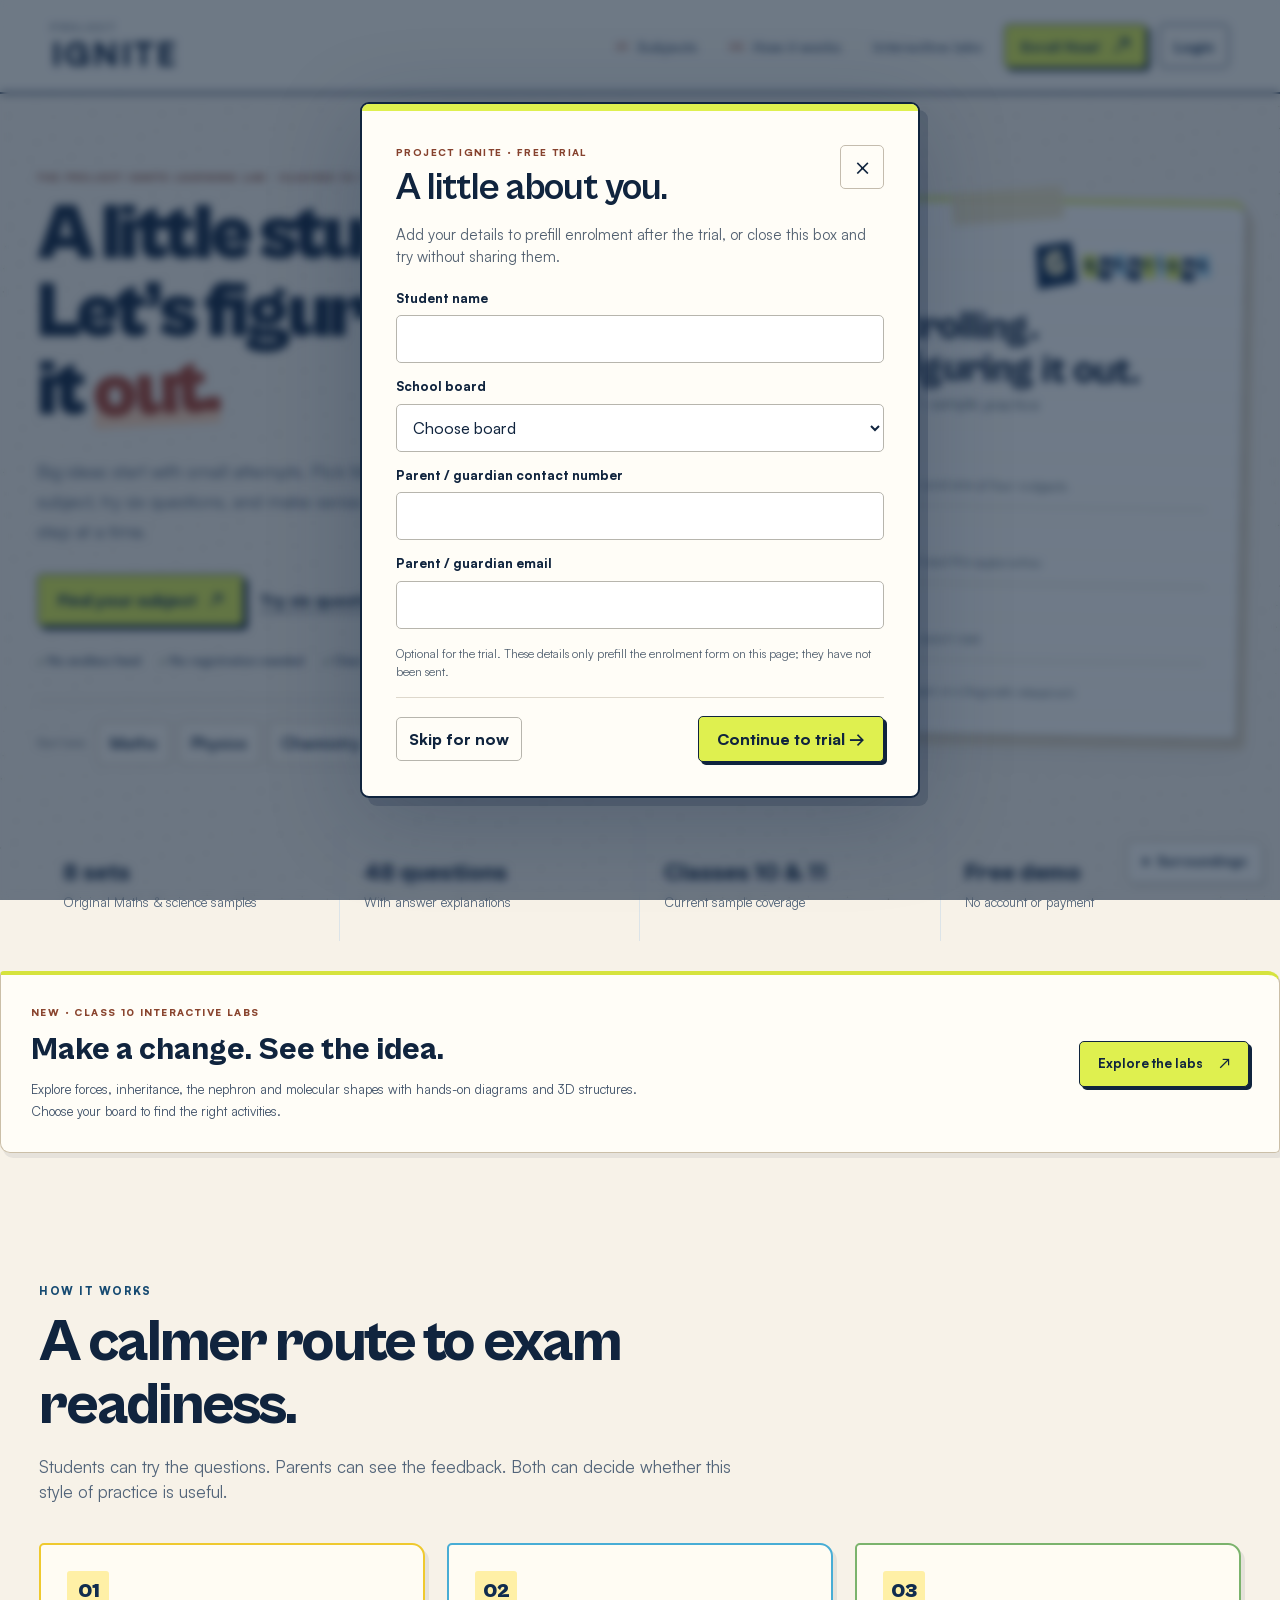
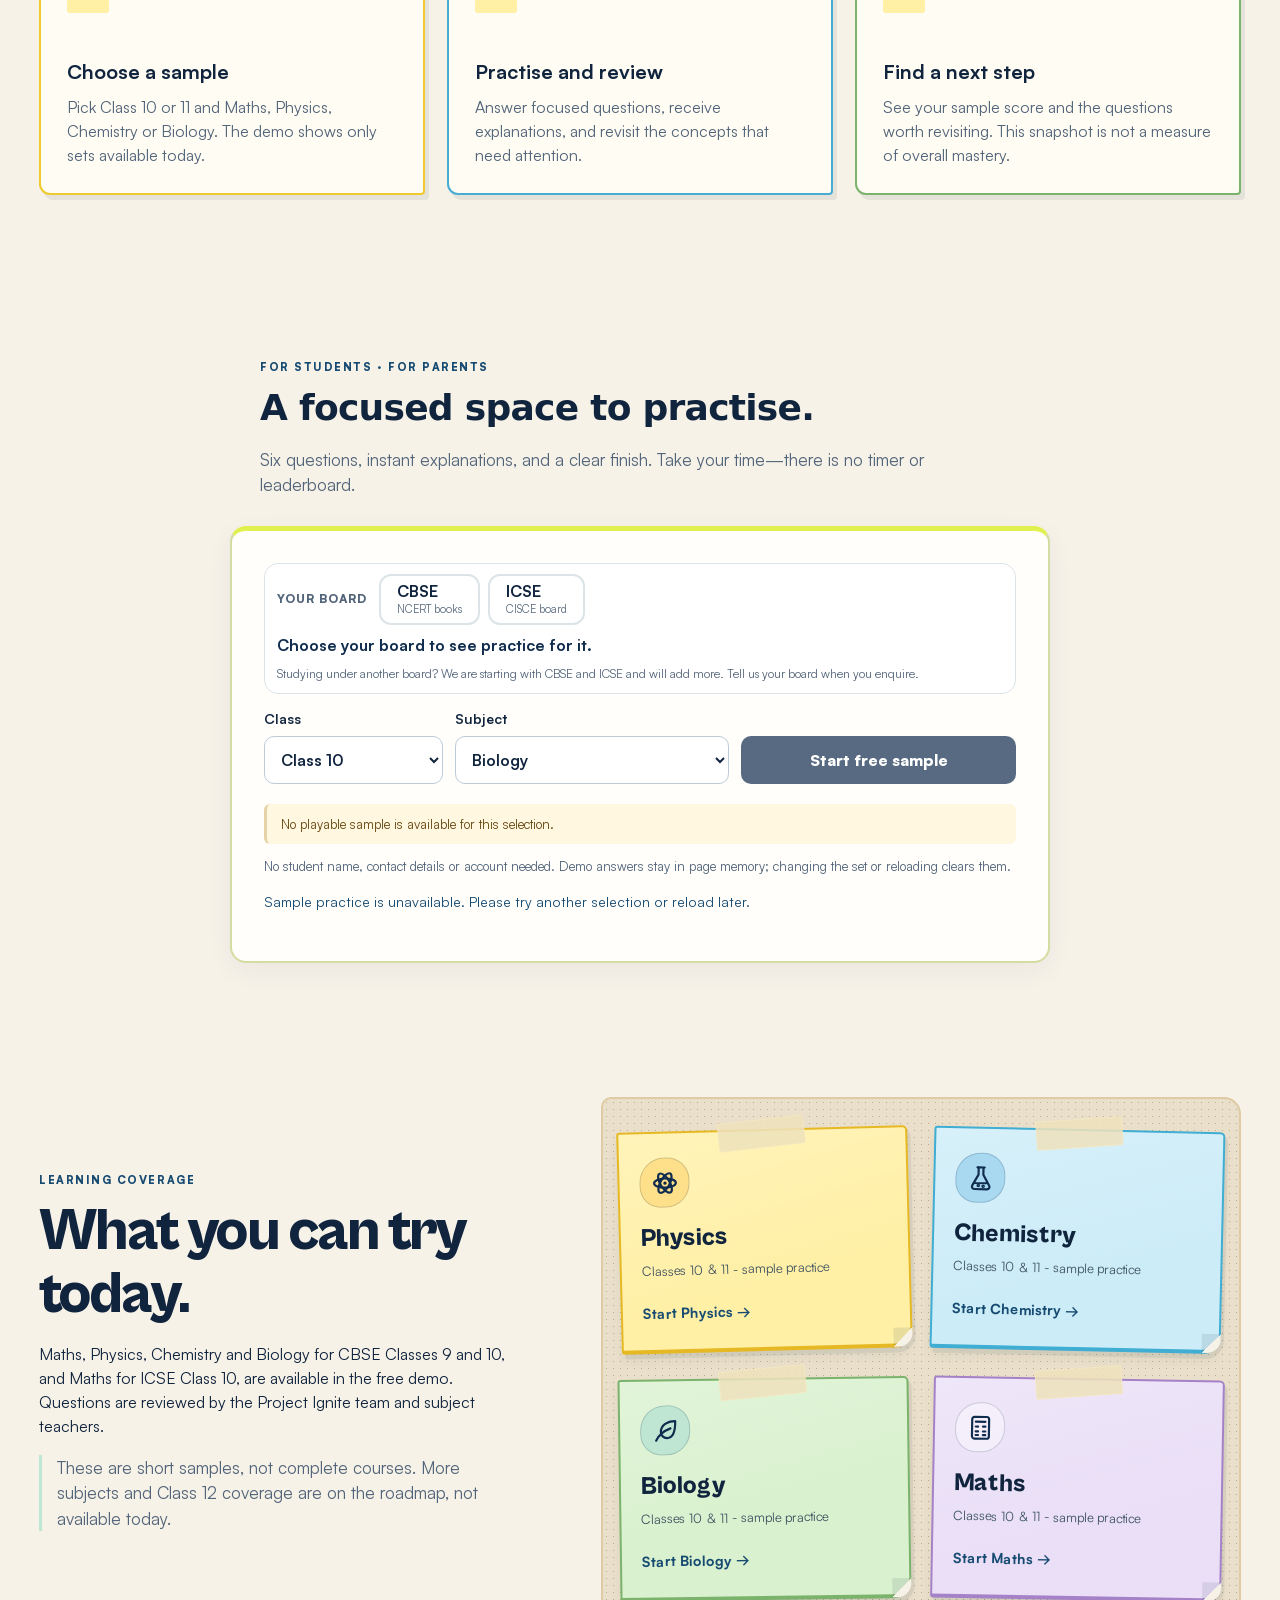
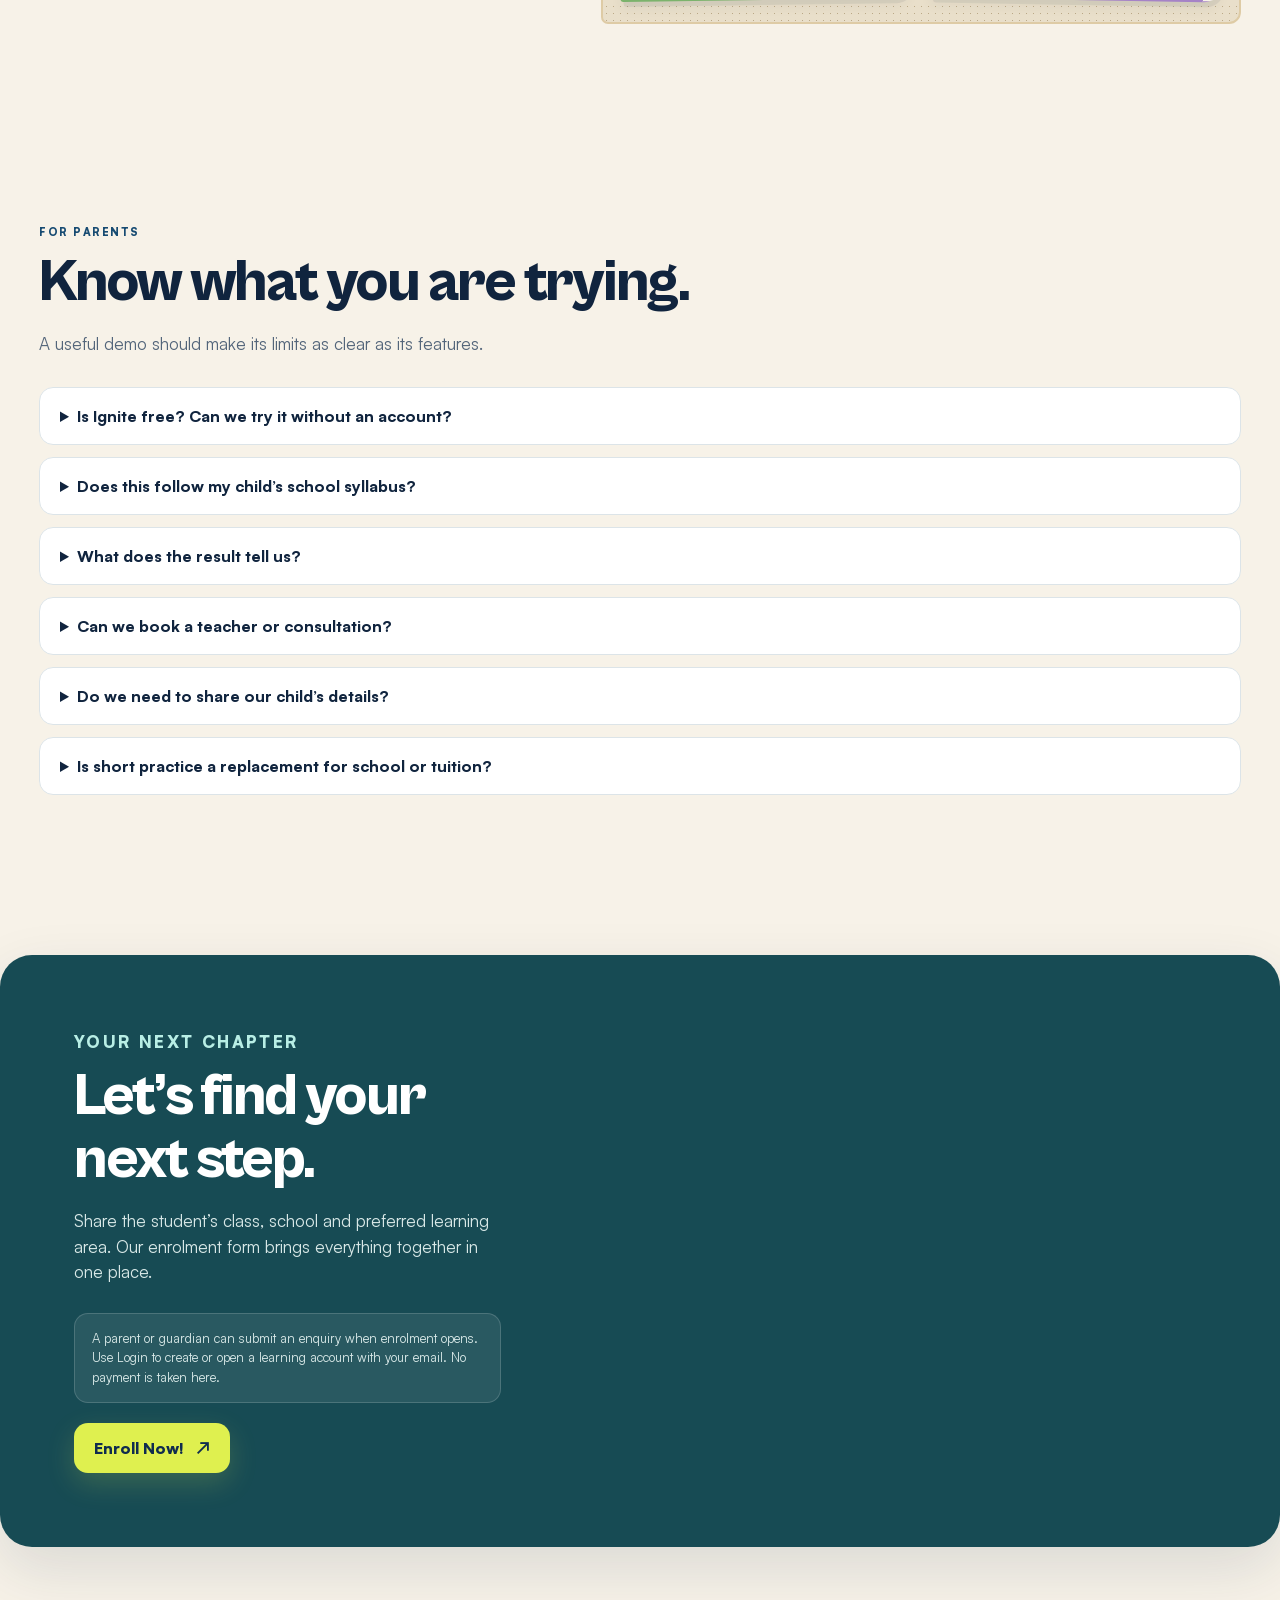
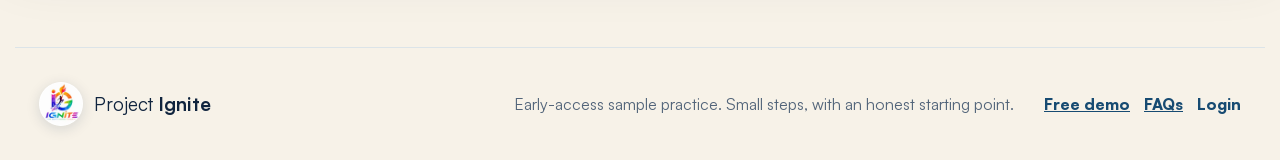
==== commit a6fdd4f5: "Add optional trial entry and post-trial enrollment with accessible step navigation" ====
--- a/index.html
+++ b/index.html
@@ -14,7 +14,8 @@
     <link rel="preload" href="./assets/fonts/satoshi-variable.woff2" as="font" type="font/woff2" crossorigin />
     <link rel="preload" href="./assets/fonts/cabinet-grotesk-variable.woff2" as="font" type="font/woff2" crossorigin />
     <link rel="stylesheet" href="./notice-board.css?v=restore-20261024" />
-    <link rel="stylesheet" href="./enrollment.css" />
+    <link rel="stylesheet" href="./enrollment.css?v=trial-entry-20261025" />
+    <link rel="stylesheet" href="./trial-entry.css?v=trial-entry-20261025" />
     <link rel="stylesheet" href="./account.css" />
     <link rel="stylesheet" href="./board.css" />
     <link rel="stylesheet" href="./labs.css?v=restore-20261024" />
@@ -166,7 +167,7 @@
           <details><summary>Does this follow my child’s school syllabus?</summary><p>Practice is organised by board. Today it covers Maths, Physics, Chemistry and Biology for CBSE Classes 9 and 10, and Maths for ICSE Class 10. The questions are reviewed by the Project Ignite team and subject teachers. These are short practice sets, not complete syllabus coverage or exam-ready papers.</p></details>
           <details><summary>What does the result tell us?</summary><p>It shows answers marked correct against the supplied key in this small sample and lists questions to revisit. It is not an academic diagnosis or a mastery measure. A future reviewed assessment and progress history will need their own validation.</p></details>
           <details><summary>Can we book a teacher or consultation?</summary><p>Not yet. Teacher-assisted learning is planned, but verified mentor profiles, availability, fees and safeguarding arrangements are not published. Booking and payment are unavailable in this demo. The classroom illustration in the prototype is not a real teacher profile.</p></details>
-          <details><summary>Do we need to share our child’s details?</summary><p>The free quiz needs no name or contact information. Enrolment enquiries are a separate, optional step for a parent or guardian. The form explains whether submissions are open before you send anything.</p></details>
+          <details><summary>Do we need to share our child’s details?</summary><p>The welcome box is optional: close it or choose Skip for now to try without a name or contact details. If you fill it in, it prefills the enrolment form on this page. A parent or guardian can choose whether to send a full enquiry after the trial; the form explains whether submissions are connected.</p></details>
           <details><summary>Is short practice a replacement for school or tuition?</summary><p>This is a supplementary practice experience, not a replacement for teaching or a guarantee of better marks. Try it alongside the learning support your child already receives and judge whether the explanations are useful.</p></details>
         </div>
       </section>
@@ -315,13 +316,13 @@
     <script src="./firebase-session.js" defer></script>
     <script src="./enrollment-config.js" defer></script>
     <script src="./enrollment-validation.js?v=trial-20261023" defer></script>
-    <script src="./enrollment.js?v=trial-20261023" defer></script>
+    <script src="./enrollment.js?v=trial-entry-20261025" defer></script>
     <script src="./firebase-auth.js?v=auth-20261022" defer></script>
     <script src="./account-ui.js" defer></script>
     <script src="./api-client.js" defer></script>
     <script src="./admission.js?v=auth-20261022" defer></script>
     <script src="./data/pilot-worksheets.js" defer></script>
-    <script src="./board.js" defer></script>
+    <script src="./board.js?v=trial-entry-20261025" defer></script>
     <script src="./practice.js" defer></script>
     <script src="./science-text.js" defer></script>
     <script src="./adaptive-engine.js" defer></script>
@@ -332,6 +333,7 @@
     <script src="./data/assessment-banks.js" defer></script>
     <script src="./demo-recovery.js" defer></script>
     <script src="./trial-diagrams.js?v=trial-20261023" defer></script>
-    <script src="./landing-demo.js?v=env-cursor-20261025" defer></script>
+    <script src="./landing-demo.js?v=trial-entry-20261025" defer></script>
+    <script src="./trial-entry.js?v=trial-entry-20261025" defer></script>
   </body>
 </html>
--- a/enrollment.css
+++ b/enrollment.css
@@ -17,6 +17,8 @@
 .enroll-steps { display: flex; padding: 0; margin: 0 0 25px; list-style: none; gap: 8px; }
 .enroll-steps li { flex: 1; display: flex; align-items: center; gap: 7px; padding: 10px 0; color: #536171; border-bottom: 3px solid #ded8cc; font-size: 13px; font-weight: 800; }
 .enroll-steps li[aria-current="step"] { color: #10243e; border-color: #91a528; }
+.enroll-steps button { display:flex;align-items:center;gap:7px;width:100%;min-height:44px;padding:0;border:0;background:transparent;color:inherit;font:inherit;font-weight:inherit;text-align:left;cursor:pointer; }
+.enroll-steps button:hover:not(:disabled) { color:#10243e;text-decoration:underline;text-underline-offset:4px; }
 .enroll-steps span { display: inline-grid; place-items: center; width: 24px; height: 24px; color: #10243e; background: #f0ecdf; border-radius: 50%; font-size: 11px; }
 .enroll-steps [aria-current="step"] span { background: #dff04f; }
 .enroll-dialog fieldset { min-width: 0; margin: 0; padding: 0; border: 0; }
--- a/trial-entry.css
+++ b/trial-entry.css
@@ -0,0 +1,11 @@
+.trial-entry-dialog { width:min(560px,calc(100% - 24px)); }
+.trial-entry-dialog .enroll-shell { padding:clamp(22px,4vw,34px); }
+.trial-entry-dialog .enroll-close { min-width:44px;min-height:44px; }
+.trial-entry-dialog h2 { font-size:clamp(28px,5vw,38px); }
+.trial-entry-dialog .enroll-lead { margin-bottom:20px; }
+.trial-entry-dialog .enroll-grid { gap:14px; }
+.trial-entry-note { color:#536171;font-size:12px;line-height:1.5;margin:16px 0; }
+.trial-entry-actions { display:flex;justify-content:space-between;align-items:center;gap:12px;flex-wrap:wrap;border-top:1px solid #ded8cc;padding-top:18px; }
+.trial-entry-actions button { min-height:44px;font:inherit;font-weight:800;cursor:pointer; }
+@media(max-width:440px){.trial-entry-actions{align-items:stretch}.trial-entry-actions button{width:100%}.trial-entry-dialog .enroll-shell{padding:20px 18px}}
+@media print{.trial-entry-dialog{display:none!important}}
